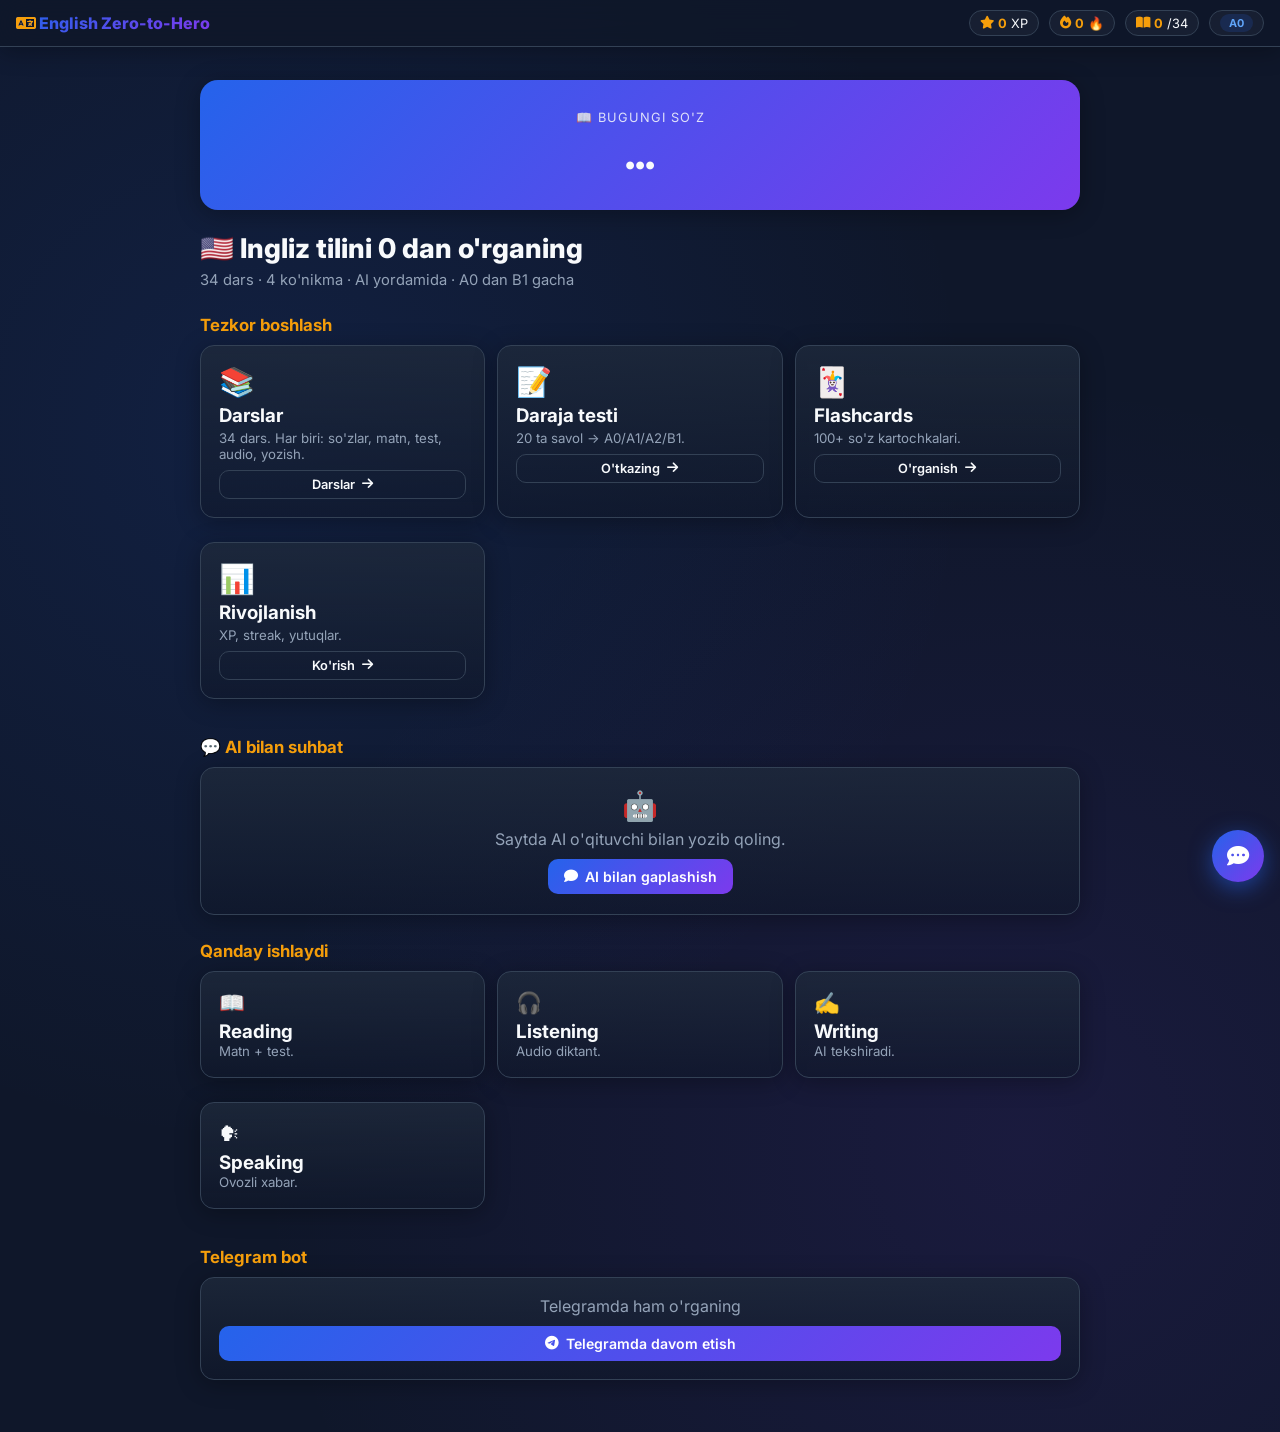
==== website/index.html @ 06522086 "Improve Speaking, skill locking, Writing prompts, voice chat - Site: Add skill tracking per lesson (" ====
<!DOCTYPE html>
<html lang="uz">
<head>
<meta charset="UTF-8">
<meta name="viewport" content="width=device-width, initial-scale=1.0">
<title>English Zero-to-Hero | Ingliz tilini 0 dan o'rganing</title>
<link href="https://fonts.googleapis.com/css2?family=Inter:wght@300;400;500;600;700;800;900&display=swap" rel="stylesheet">
<link rel="stylesheet" href="https://cdnjs.cloudflare.com/ajax/libs/font-awesome/6.5.0/css/all.min.css">
<style>
:root{--pri:#2563eb;--acc:#f59e0b;--bg:#0f172a;--bg2:#1e293b;--tx:#f8fafc;--tx2:#94a3b8;--bd:#334155;--ok:#10b981;--err:#ef4444;--grad:linear-gradient(135deg,#2563eb,#7c3aed);--sh:0 4px 24px rgba(0,0,0,.3)}
*{margin:0;padding:0;box-sizing:border-box}body{font-family:'Inter',sans-serif;background:var(--bg);color:var(--tx);min-height:100vh;background-image:radial-gradient(circle at 20% 30%,rgba(37,99,235,.12) 0%,transparent 50%),radial-gradient(circle at 80% 80%,rgba(124,58,237,.1) 0%,transparent 50%)}
.tp{position:fixed;top:0;left:0;right:0;z-index:100;background:rgba(15,23,42,.88);backdrop-filter:blur(16px);border-bottom:1px solid var(--bd);padding:10px 16px;display:flex;align-items:center;gap:14px;box-shadow:var(--sh)}.tp .br{font-weight:800;font-size:1rem;background:var(--grad);-webkit-background-clip:text;-webkit-text-fill-color:transparent}.tp .sts{display:flex;gap:10px;margin-left:auto;flex-wrap:wrap}.tp .st{display:flex;align-items:center;gap:4px;font-size:.8rem;padding:3px 10px;border-radius:99px;background:rgba(255,255,255,.04);border:1px solid var(--bd)}.tp .st i{color:var(--acc)}.tp .st b{color:var(--acc)}
.pg{display:none;padding:80px 20px 40px;max-width:920px;margin:0 auto;min-height:100vh}.pg.a{display:block;animation:fu .35s ease-out}@keyframes fu{from{opacity:0;transform:translateY(14px)}to{opacity:1;transform:translateY(0)}}
.pt{font-size:1.7rem;font-weight:800;margin-bottom:6px}.ps{color:var(--tx2);margin-bottom:22px;font-size:.92rem}.st2{font-size:1.05rem;font-weight:700;margin:26px 0 10px;color:var(--acc)}
.btn{display:inline-flex;align-items:center;gap:7px;padding:9px 16px;border-radius:10px;font-weight:600;text-decoration:none;border:none;cursor:pointer;transition:.2s;font-size:.88rem;font-family:'Inter',sans-serif;white-space:nowrap}
.bp{background:var(--grad);color:#fff}.bp:hover{transform:translateY(-2px);box-shadow:0 6px 20px rgba(37,99,235,.45)}.bo{background:transparent;color:var(--tx);border:1.5px solid var(--bd)}.bo:hover{border-color:var(--pri)}.bs{padding:6px 11px;font-size:.8rem}
.cd{background:linear-gradient(180deg,rgba(30,41,59,.8),rgba(15,23,42,.6));border:1px solid var(--bd);border-radius:14px;padding:18px;margin-bottom:12px;transition:.25s;box-shadow:var(--sh)}.cd:hover{border-color:rgba(37,99,235,.35)}.cg{display:grid;grid-template-columns:repeat(auto-fill,minmax(220px,1fr));gap:12px}
.cd.locked{opacity:.5;pointer-events:none;filter:grayscale(.4)}.cd.locked:hover{transform:none;border-color:var(--bd)}
.bg{display:inline-block;padding:2px 9px;border-radius:99px;font-size:.68rem;font-weight:700}.b-a0{background:rgba(37,99,235,.16);color:#60a5fa}.b-a1{background:rgba(16,185,129,.16);color:#34d399}.b-a2{background:rgba(245,158,11,.16);color:#fbbf24}.b-b1{background:rgba(236,72,153,.16);color:#f472b6}
.tabs{display:flex;gap:6px;flex-wrap:wrap;margin-bottom:18px}.tab{padding:7px 14px;border-radius:99px;background:rgba(255,255,255,.04);border:1.5px solid var(--bd);color:var(--tx);font-weight:600;font-size:.82rem;cursor:pointer;transition:.2s;font-family:'Inter',sans-serif}.tab:hover{border-color:var(--pri)}.tab.ac{background:rgba(37,99,235,.16);border-color:var(--pri);color:#fff}
.qo{padding:12px 14px;background:rgba(255,255,255,.04);border:1.5px solid var(--bd);border-radius:10px;cursor:pointer;transition:.2s;font-size:.9rem}.qo:hover{border-color:var(--pri);background:rgba(37,99,235,.1)}.qo.ok{border-color:var(--ok);background:rgba(16,185,129,.18)}.qo.no{border-color:var(--err);background:rgba(239,68,68,.18)}.qo.ds{pointer-events:none;opacity:.5}.qos{display:grid;gap:8px;margin-top:10px}.qq{font-size:1.02rem;font-weight:700;margin:12px 0 4px}
.fcw{display:flex;justify-content:center;margin:16px 0;perspective:1000px}.fc{width:100%;max-width:310px;height:200px;cursor:pointer;user-select:none}.fci{position:relative;width:100%;height:100%;transition:transform .5s;transform-style:preserve-3d}.fc.flp .fci{transform:rotateY(180deg)}.fcf,.fcb{position:absolute;inset:0;backface-visibility:hidden;border-radius:14px;display:flex;flex-direction:column;align-items:center;justify-content:center;padding:18px;text-align:center}.fcf{background:var(--grad)}.fcb{background:var(--bg2);border:1.5px solid var(--pri);transform:rotateY(180deg)}.fcw2{font-size:1.8rem;font-weight:800}.fcm{font-size:1.2rem;color:var(--tx2);margin-top:5px}.fce{font-size:.82rem;color:rgba(255,255,255,.7);margin-top:10px;font-style:italic}.fch{font-size:.78rem;color:rgba(255,255,255,.6);margin-top:12px}
.pg2{display:grid;grid-template-columns:repeat(auto-fit,minmax(120px,1fr));gap:10px;margin-bottom:18px}.pb{text-align:center;padding:16px 8px;background:rgba(255,255,255,.03);border:1px solid var(--bd);border-radius:12px}.pb .n{font-size:1.9rem;font-weight:800;background:var(--grad);-webkit-background-clip:text;-webkit-text-fill-color:transparent}.pb .l{color:var(--tx2);font-size:.78rem;margin-top:3px}
.prr{width:100%;height:7px;background:rgba(255,255,255,.08);border-radius:20px;overflow:hidden;margin:6px 0}.prf{height:100%;background:var(--grad);border-radius:20px;transition:width .4s}
.ach{display:flex;align-items:center;gap:12px;padding:10px 12px;background:rgba(255,255,255,.03);border:1px solid var(--bd);border-radius:10px;margin-bottom:7px}.ach .ic{font-size:1.5rem}.ach .nm{font-weight:700}.ach .ds{color:var(--tx2);font-size:.8rem}.ach.lk .ic{opacity:.4;filter:grayscale(1)}
.wod{background:var(--grad);border-radius:18px;padding:26px 18px;text-align:center;margin-bottom:22px;box-shadow:var(--sh)}.wod .lb{font-size:.8rem;opacity:.85;letter-spacing:1px;text-transform:uppercase}.wod .wd{font-size:2.4rem;font-weight:900;margin:6px 0 3px}.wod .mn{font-size:1rem;opacity:.9}.wod .ex{font-style:italic;opacity:.75;margin-top:6px;display:block}
.inp{width:100%;padding:10px 12px;border-radius:10px;border:1.5px solid var(--bd);background:rgba(255,255,255,.04);color:var(--tx);font-family:'Inter',sans-serif;font-size:.9rem;outline:none}.inp:focus{border-color:var(--pri)}textarea.inp{resize:vertical;min-height:60px}
.fab{position:fixed;right:16px;bottom:18px;z-index:200;width:52px;height:52px;border-radius:50%;background:var(--grad);color:#fff;border:none;box-shadow:0 6px 22px rgba(37,99,235,.55);cursor:pointer;font-size:1.4rem;display:flex;align-items:center;justify-content:center;transition:.2s}.fab:hover{transform:scale(1.08)}.fab.ac{background:linear-gradient(135deg,#ec4899,#a855f7)}
.cb{position:fixed;right:16px;bottom:76px;width:330px;max-width:calc(100% - 36px);height:440px;background:var(--bg2);border:1px solid var(--bd);border-radius:16px;box-shadow:0 10px 36px rgba(0,0,0,.5);display:none;flex-direction:column;z-index:300;overflow:hidden}.cb.op{display:flex;animation:fu .22s ease-out}.cbh{padding:12px 14px;border-bottom:1px solid var(--bd);display:flex;align-items:center;justify-content:space-between;background:rgba(255,255,255,.02)}.cbh .nm{font-weight:700;display:flex;align-items:center;gap:7px}.cbh .nm i{color:var(--acc)}.cbh .cls{background:none;border:none;color:var(--tx2);cursor:pointer;font-size:1.1rem;padding:3px 6px}
.cbb{flex:1;overflow-y:auto;padding:12px;display:flex;flex-direction:column;gap:8px}.cbb::-webkit-scrollbar{width:4px}.cbb::-webkit-scrollbar-thumb{background:var(--bd);border-radius:10px}
.msg{padding:8px 12px;border-radius:12px;max-width:88%;font-size:.87rem;line-height:1.4;animation:mi .18s ease-out}@keyframes mi{from{opacity:0;transform:translateY(5px)}to{opacity:1;transform:translateY(0)}}.msg.b{align-self:flex-start;background:rgba(255,255,255,.04);border:1px solid var(--bd);border-top-left-radius:3px}.msg.u{align-self:flex-end;background:var(--pri);color:#fff;border-top-right-radius:3px}
.cbf{padding:8px 10px;border-top:1px solid var(--bd);display:flex;gap:7px;background:rgba(15,23,42,.5)}.cbf input{flex:1;padding:9px 11px;border-radius:9px;border:1px solid var(--bd);background:rgba(255,255,255,.05);color:var(--tx);font-family:'Inter',sans-serif;font-size:.87rem;outline:none}.cbf input:focus{border-color:var(--pri)}.cbf button{padding:9px 11px;border-radius:9px;background:var(--grad);color:#fff;border:none;cursor:pointer;font-weight:700}
.vl{display:grid;grid-template-columns:repeat(auto-fill,minmax(140px,1fr));gap:6px;margin:8px 0}.vi{padding:7px 10px;background:rgba(255,255,255,.03);border:1px solid var(--bd);border-radius:8px;font-size:.82rem;transition:.2s}.vi:hover{border-color:var(--pri)}.vi b{color:var(--acc);display:block;margin-bottom:2px}
.gt{background:rgba(37,99,235,.08);border:1px solid rgba(37,99,235,.2);border-radius:10px;padding:12px 14px;margin:10px 0;font-size:.87rem;line-height:1.5}.gt b{color:var(--acc)}
.lk-icon{position:absolute;top:10px;right:10px;font-size:1rem;opacity:.7}
.prog-mini{display:flex;gap:4px;margin-top:6px}.prog-dot{width:8px;height:8px;border-radius:50%;background:var(--bd)}.prog-dot.filled{background:var(--ok)}
.spk-btn{display:inline-flex;align-items:center;justify-content:center;width:22px;height:22px;border-radius:50%;background:rgba(37,99,235,.15);border:1px solid rgba(37,99,235,.3);color:var(--pri);cursor:pointer;font-size:.65rem;transition:.2s;margin-left:4px;vertical-align:middle;flex-shrink:0}.spk-btn:hover{background:var(--pri);color:#fff;transform:scale(1.15)}.spk-btn.playing{background:var(--ok);color:#fff;border-color:var(--ok);animation:pulse .8s infinite}@keyframes pulse{0%,100%{box-shadow:0 0 0 0 rgba(16,185,129,.4)}50%{box-shadow:0 0 0 6px rgba(16,185,129,0)}}
.vi{display:flex;align-items:center;gap:4px}
.rec-btn{position:absolute;right:50px;top:50%;transform:translateY(-50%);width:32px;height:32px;border-radius:50%;background:rgba(239,68,68,.15);border:1px solid rgba(239,68,68,.3);color:var(--err);cursor:pointer;font-size:.8rem;display:flex;align-items:center;justify-content:center;transition:.2s}.rec-btn:hover{background:var(--err);color:#fff}.rec-btn.recording{background:var(--err);color:#fff;animation:rpulse 1s infinite}@keyframes rpulse{0%,100%{box-shadow:0 0 0 0 rgba(239,68,68,.4)}50%{box-shadow:0 0 0 8px rgba(239,68,68,0)}}


.spk-mic{display:inline-flex;align-items:center;justify-content:center;width:44px;height:44px;border-radius:50%;background:linear-gradient(135deg,#ec4899,#a855f7);color:#fff;border:none;cursor:pointer;font-size:1.1rem;transition:.2s;box-shadow:0 4px 16px rgba(236,72,153,.4)}.spk-mic:hover{transform:scale(1.1)}.spk-mic.recording{background:var(--err);animation:rpulse 1s infinite}
.skill-done{color:var(--ok)!important;font-weight:700}
@media(max-width:640px){.tp .sts{gap:6px}.tp .st{font-size:.7rem;padding:2px 7px}.cb{width:290px;height:370px}.wod .wd{font-size:1.9rem}.cg{grid-template-columns:1fr}}
</style>
</head>
<body>
<div class="tp"><div class="br"><i class="fa-solid fa-language" style="color:var(--acc);-webkit-text-fill-color:var(--acc)"></i> English Zero-to-Hero</div><div class="sts"><div class="st"><i class="fa-solid fa-star"></i> <b id="sxp">0</b> XP</div><div class="st"><i class="fa-solid fa-fire"></i> <b id="ssk">0</b> 🔥</div><div class="st"><i class="fa-solid fa-book-open"></i> <b id="sdn">0</b>/34</div><div class="st"><span class="bg b-a0" id="slv">A0</span></div></div></div>
<button class="fab" id="cfab" onclick="tChat()"><i class="fa-solid fa-comment-dots"></i></button>
<div class="cb" id="cbox"><div class="cbh"><div class="nm"><i class="fa-solid fa-robot"></i> AI O'qituvchi</div><button class="cls" onclick="tChat()"><i class="fa-solid fa-xmark"></i></button></div><div class="cbb" id="cbody"><div class="msg b">Salom! 👋 Menga inglizcha yozing — grammatikani tekshiraman. O'zbekcha yozsangiz — tarjima beraman. Har javobda yangi so'z o'rgataman!</div></div><div class="cbf"><input type="text" id="cinp" placeholder="Xabaringizni yozing..." onkeydown="if(event.key==='Enter')sMsg()"><button onclick="sMsg()"><i class="fa-solid fa-paper-plane"></i></button><button class="rec-btn" id="recBtn" onclick="toggleRec()" title="Ovozli gapirish"><i class="fa-solid fa-microphone"></i></button></div></div>

<div class="pg a" id="p0">
<div class="wod"><span class="lb">📖 Bugungi so'z</span><div class="wd" id="ww" onclick="speakWord(this.textContent)" style="cursor:pointer" title="Talaffuzni eshiting">...</div><div class="mn" id="wt"></div><span class="ex" id="we"></span></div>
<h2 class="pt">🇺🇸 Ingliz tilini 0 dan o'rganing</h2><p class="ps">34 dars · 4 ko'nikma · AI yordamida · A0 dan B1 gacha</p>
<div class="st2">Tezkor boshlash</div>
<div class="cg"><div class="cd" onclick="go('p1')" style="cursor:pointer"><div style="font-size:1.8rem;margin-bottom:5px">📚</div><h3 style="margin-bottom:3px">Darslar</h3><p style="color:var(--tx2);font-size:.83rem;margin-bottom:8px">34 dars. Har biri: so'zlar, matn, test, audio, yozish.</p><span class="btn bs bo" style="width:100%;justify-content:center">Darslar <i class="fa-solid fa-arrow-right"></i></span></div>
<div class="cd" onclick="go('p2')" style="cursor:pointer"><div style="font-size:1.8rem;margin-bottom:5px">📝</div><h3 style="margin-bottom:3px">Daraja testi</h3><p style="color:var(--tx2);font-size:.83rem;margin-bottom:8px">20 ta savol → A0/A1/A2/B1.</p><span class="btn bs bo" style="width:100%;justify-content:center">O'tkazing <i class="fa-solid fa-arrow-right"></i></span></div>
<div class="cd" onclick="go('p3')" style="cursor:pointer"><div style="font-size:1.8rem;margin-bottom:5px">🃏</div><h3 style="margin-bottom:3px">Flashcards</h3><p style="color:var(--tx2);font-size:.83rem;margin-bottom:8px">100+ so'z kartochkalari.</p><span class="btn bs bo" style="width:100%;justify-content:center">O'rganish <i class="fa-solid fa-arrow-right"></i></span></div>
<div class="cd" onclick="go('p4')" style="cursor:pointer"><div style="font-size:1.8rem;margin-bottom:5px">📊</div><h3 style="margin-bottom:3px">Rivojlanish</h3><p style="color:var(--tx2);font-size:.83rem;margin-bottom:8px">XP, streak, yutuqlar.</p><span class="btn bs bo" style="width:100%;justify-content:center">Ko'rish <i class="fa-solid fa-arrow-right"></i></span></div></div>
<div class="st2" style="margin-top:26px">💬 AI bilan suhbat</div>
<div class="cd" style="text-align:center;padding:20px"><div style="font-size:1.8rem;margin-bottom:6px">🤖</div><p style="color:var(--tx2);margin-bottom:10px">Saytda AI o'qituvchi bilan yozib qoling.</p><button class="btn bp" onclick="tChat();document.getElementById('cinp').focus()"><i class="fa-solid fa-comment"></i> AI bilan gaplashish</button></div>
<div class="st2" style="margin-top:26px">Qanday ishlaydi</div>
<div class="cg"><div class="cd"><div style="font-size:1.3rem;margin-bottom:5px">📖</div><h3>Reading</h3><p style="color:var(--tx2);font-size:.83rem">Matn + test.</p></div><div class="cd"><div style="font-size:1.3rem;margin-bottom:5px">🎧</div><h3>Listening</h3><p style="color:var(--tx2);font-size:.83rem">Audio diktant.</p></div><div class="cd"><div style="font-size:1.3rem;margin-bottom:5px">✍️</div><h3>Writing</h3><p style="color:var(--tx2);font-size:.83rem">AI tekshiradi.</p></div><div class="cd"><div style="font-size:1.3rem;margin-bottom:5px">🗣</div><h3>Speaking</h3><p style="color:var(--tx2);font-size:.83rem">Ovozli xabar.</p></div></div>
<div class="st2" style="margin-top:26px">Telegram bot</div>
<div class="cd" style="text-align:center;padding:18px"><p style="color:var(--tx2);margin-bottom:10px">Telegramda ham o'rganing</p><a href="https://t.me/" class="btn bp" target="_blank" style="width:100%;justify-content:center"><i class="fa-brands fa-telegram"></i> Telegramda davom etish</a></div></div>

<div class="pg" id="p1"><div style="display:flex;align-items:center;gap:8px;margin-bottom:16px;flex-wrap:wrap"><button class="btn bo bs" onclick="go('p0')"><i class="fa-solid fa-arrow-left"></i> Bosh</button><div class="tabs" id="lt"><button class="tab ac" onclick="fL('all',this)">Barchasi</button><button class="tab" onclick="fL('A0',this)">A0</button><button class="tab" onclick="fL('A1',this)">A1</button><button class="tab" onclick="fL('A2',this)">A2</button><button class="tab" onclick="fL('B1',this)">B1</button></div></div>
<h2 class="pt">📚 Darslar</h2><p class="ps">Har bir darsni tugatganingizdan keyin keyingisi ochiladi 🔒</p><div id="ll" class="cg"></div></div>

<div class="pg" id="p5"><div style="display:flex;align-items:center;gap:8px;margin-bottom:16px;flex-wrap:wrap"><button class="btn bo bs" onclick="go('p1')"><i class="fa-solid fa-arrow-left"></i> Darslar</button><button class="btn bs bo" onclick="go('p3')"><i class="fa-solid fa-clone"></i> Dars so'zlari</button></div><div id="lc"></div></div>

<div class="pg" id="p2"><div style="display:flex;align-items:center;gap:8px;margin-bottom:16px"><button class="btn bo bs" onclick="go('p0')"><i class="fa-solid fa-arrow-left"></i> Bosh</button></div><h2 class="pt">📝 Daraja testi</h2><p class="ps">20 ta savol. Har bir to'g'ri javob +5 XP.</p><div id="tc"><div class="cd" style="text-align:center;padding:20px"><div style="font-size:2rem;margin-bottom:8px">📝</div><h3 style="margin-bottom:5px">Testni boshlash</h3><p style="color:var(--tx2);margin-bottom:14px">20 ta savolga javob bering.</p><button class="btn bp" onclick="sT()"><i class="fa-solid fa-play"></i> Boshlash</button></div></div></div>

<div class="pg" id="p3"><div style="display:flex;align-items:center;gap:8px;margin-bottom:16px;flex-wrap:wrap"><button class="btn bo bs" onclick="go('p0')"><i class="fa-solid fa-arrow-left"></i> Bosh</button></div><h2 class="pt">🃏 Flashcards</h2><p class="ps">100+ so'z. Kartochkani bosing — tarjimani ko'ring.</p>
<div class="tabs" id="ft"><button class="tab ac" onclick="setFS('a',this)">Umumiy (100+ so'z)</button><button class="tab" onclick="setFS('l',this)">Dars so'zlaridan</button></div>
<div id="fsl" style="display:none;margin-bottom:12px"><select id="fli" class="inp" style="max-width:300px" onchange="setFL(this.value)"><option value="0">Darsni tanlang...</option></select></div>
<div class="fcw"><div class="fc" onclick="this.classList.toggle('flp')"><div class="fci"><div class="fcf"><div class="fcw2" id="fw" onclick="event.stopPropagation();speakWord(this.textContent)" style="cursor:pointer" title="Talaffuzni eshiting">...</div><div class="fch"><i class="fa-solid fa-hand-pointer"></i> Bosing</div></div><div class="fcb"><div class="fcm" id="fm"></div><div class="fce" id="fe"></div></div></div></div></div>
<div style="display:flex;justify-content:center;gap:10px;align-items:center;margin:4px 0 12px"><button class="btn bo bs" onclick="mFc(-1)"><i class="fa-solid fa-chevron-left"></i></button><span style="color:var(--tx2);font-size:.85rem" id="fp">1/1</span><button class="btn bp bs" onclick="mFc(1)"><i class="fa-solid fa-chevron-right"></i></button></div>
<div class="st2">Qidirish</div><div class="cd"><input class="inp" id="si" placeholder="So'z yoki tarjima qidirish..." onkeydown="if(event.key==='Enter')doS()"><div style="margin-top:8px"><button class="btn bs bp" onclick="doS()"><i class="fa-solid fa-magnifying-glass"></i> Qidirish</button> <button class="btn bs bo" onclick="clS()">Tozalash</button></div><div id="sr" style="margin-top:10px"></div></div></div>

<div class="pg" id="p4"><div style="display:flex;align-items:center;gap:8px;margin-bottom:16px;flex-wrap:wrap"><button class="btn bo bs" onclick="go('p0')"><i class="fa-solid fa-arrow-left"></i> Bosh</button><button class="btn bs bo" onclick="go('p1')"><i class="fa-solid fa-book-open"></i> Darslar</button><button class="btn bs bo" onclick="go('p2')"><i class="fa-solid fa-file-pen"></i> Test</button></div>
<h2 class="pt">📊 Rivojlanish</h2><p class="ps">Ma'lumotlar brauzer local storage'ida.</p>
<div class="pg2"><div class="pb"><div class="n" id="pxp">0</div><div class="l">⭐ XP</div></div><div class="pb"><div class="n" id="pdn">0</div><div class="l">✅ Darslar</div></div><div class="pb"><div class="n" id="plv">A0</div><div class="l">🎯 Daraja</div></div><div class="pb"><div class="n" id="psk">0</div><div class="l">🔥 Streak</div></div></div>
<div class="cd"><div style="display:flex;justify-content:space-between;margin-bottom:3px"><span style="font-weight:700">Bugungi maqsad (30 XP)</span><span style="font-weight:700" id="pxt">0/30</span></div><div class="prr"><div class="prf" id="pxf" style="width:0%"></div></div></div>
<div class="st2">🏆 Yutuqlar</div><div id="al"></div></div>

<script>
var L=[{id:1,lv:'A0',t:'Salomlashish va Tanishuv',v:[['Hello','Salom'],['Good morning','Erta tong'],['Goodbye','Xayr'],['Name','Ism'],['My name is','Mening ismim'],['I am','Men'],['You are','Siz'],['Nice to meet you','Tanishganimdan xursandman'],['What is your name?','Ismingiz nima?'],['How are you?','Qandaysiniz?'],['I\'m fine','Yaxshiman'],['Thank you','Rahmat'],['Please','Iltimos'],['Sorry','Kechirasiz'],['Yes','Ha'],['No','Yo\'q'],['From','...dan'],['This is','Bu'],['My friend','Mening do\'stim'],['Teacher','O\'qituvchi'],['Student','Talaba'],['Learn','O\'rganmoq'],['Speak','Gapirmoq'],['Help','Yordam'],['Welcome','Xush kelibsiz']],r:{t:'Alex: Hello! My name is Alex.\nSarah: Hi! I am Sarah. Nice to meet you.\nAlex: Nice to meet you too! Are you from Tashkent?\nSarah: Yes, I am. And you?',q:'Sarahlardan kim Toshkentdan?',o:['Alex','Sarah','Tom','David'],c:1},ls:'Hello, my name is Alex. Nice to meet you.',w:'Salom! Mening ismim ...',ws:'Hello! My name is ...',sp:'Introduce yourself.',g:'Ism - Name | Salomlashish - Greetings | Rahmat - Thank you'},
{id:2,lv:'A0',t:'Raqamlar va Yosh',v:[['One','Bir'],['Two','Ikki'],['Three','Uch'],['Four','To\'rt'],['Five','Besh'],['Six','Olti'],['Seven','Yetti'],['Eight','Sakkiz'],['Nine','To\'qqiz'],['Ten','O\'n'],['Twenty','Yigirma'],['Thirty','O\'ttiz'],['Hundred','Yuz'],['Years old','Yoshda'],['Student','Talaba'],['Teacher','O\'qituvchi'],['Doctor','Shifokor'],['Old','Katta'],['Young','Yosh'],['First','Birinchi'],['Second','Ikkinchi'],['Third','Uchinchi'],['Number','Raqam'],['Age','Yosh'],['Birthday','Tug\'ilgan kun']],r:{t:'Anna is twenty-five. She is a teacher.\nMark is thirty. He is an engineer.',q:'Anna necha yoshda?',o:['5','20','25','30'],c:2},ls:'I am twenty-five years old.',w:'Men 18 yoshdaman.',ws:'I am 18 years old.',sp:'Say your age and job.',g:'Raqamlar - Numbers | Yosh - Age'},
{id:3,lv:'A0',t:'Oila va Qarindoshlar',v:[['Father','Ota'],['Mother','Ona'],['Brother','Aka'],['Sister','Opa'],['Family','Oila'],['Grandfather','Katta ota'],['Grandmother','Katta ona'],['Son','O\'g\'il'],['Daughter','Qiz'],['Husband','Er'],['Wife','Xotin'],['Uncle','Amaki'],['Aunt','Tegishli'],['Cousin','Jiyana'],['Love','Sevmoq'],['Big','Katta'],['Small','Kichik'],['I have','Mening bor'],['Parents','Ota-onalar'],['Baby','Chaqaloq'],['Young','Yosh'],['Old','Katta'],['Together','Birga'],['Home','Uy'],['Happy','Baxtli']],r:{t:'I have a big family. My father is a doctor. My mother is a teacher.',q:'Onasi nima qiladi?',o:['Doctor','Driver','Teacher','Engineer'],c:2},ls:'My father is a doctor.',w:'Mening otam shifokor.',ws:'My father is a doctor.',sp:'Talk about your family.',g:'Oila - Family | Ota - Father | Ona - Mother'},
{id:4,lv:'A1',t:'Kundalik Harakatlar',v:[['Wake up','Uyg\'onmoq'],['Get up','Turmoq'],['Drink','Ichmoq'],['Eat','Yemoq'],['Go to work','Ishga bormoq'],['Sleep','Uxlamoq'],['Rest','Dam olmoq'],['Morning','Ertalab'],['Evening','Kechqurun'],['Night','Kechasi'],['Every day','Har kuni'],['Always','Doimo'],['Never','Hech qachon'],['Breakfast','Nonushta'],['Lunch','Tushlik'],['Dinner','Kechki ovqat'],['Coffee','Kofe'],['Tea','Choy'],['Shower','Dush'],['Brush teeth','Tish cho\'tqamoq'],['Read','O\'qimoq'],['Write','Yozmoq'],['Study','O\'qish'],['Work','Ish'],['Start','Boshlamoq']],r:{t:'Every day, I wake up at 7. I drink coffee. I go to work.',q:'U ertalab nima ichadi?',o:['Tea','Juice','Milk','Coffee'],c:3},ls:'Every day I wake up at seven.',w:'Men har kuni ertalab uyg\'onaman.',ws:'I wake up at 7 every morning.',sp:'Describe your morning.',g:'Uyg\'onmoq - Wake up | Ichmoq - To drink'},
{id:5,lv:'A1',t:'Taom va Ichimlik',v:[['Water','Suv'],['Bread','Non'],['Apple','Olma'],['Rice','Guruch'],['Meat','Go\'sht'],['Milk','Sut'],['Eggs','Tuxum'],['Fish','Baliq'],['Chicken','Tovuq'],['Vegetables','Sabzavot'],['Fruit','Meva'],['Sugar','Shakar'],['Salt','Tuz'],['I would like','...istayman'],['Waiter','Ofitsiant'],['Delicious','Mazzali'],['Hungry','Och'],['Thirsty','Chanqagan'],['Menu','Menyu'],['Order','Buyurtma'],['Plate','Taroq'],['Fork','Sanchq'],['Knife','Pichoq'],['Spoon','Qoshiq'],['Cup','Kupa']],r:{t:'Waiter: What would you like?\nTom: Rice and chicken, please.',q:'Tom nima oldi?',o:['Juice','Rice and chicken','Coffee','Milk'],c:1},ls:'I would like water and bread, please.',w:'Men suv va non istayman.',ws:'I would like water and bread, please.',sp:'Order food.',g:'I would like - Men istayman | Mazzali - Delicious'},
{id:6,lv:'A1',t:'Ranglar va Buyumlar',v:[['Red','Qizil'],['Blue','Ko\'k'],['Green','Yashil'],['Yellow','Sariq'],['White','O\'q'],['Black','Qora'],['Orange','Piyo\'z'],['Purple','Binafsha'],['Pink','Rangli'],['Brown','Jigarrang'],['Beautiful','Chiroyli'],['Big','Katta'],['Small','Kichik'],['New','Yangi'],['Old','Eski'],['Cheap','Arzon'],['Expensive','Qimmat'],['This is','Bu'],['My','Mening'],['Shirt','Ko\'ylak'],['Pants','Shalvar'],['Shoes','Poyabzal'],['Bag','Sumka'],['Hat','Kepka'],['Dress','Kiyim']],r:{t:'Lisa: Look! This is a beautiful red dress.\nAnna: I like green more.',q:'Lisa nima yoqtiradi?',o:['Green bag','Red dress','Blue shirt','Yellow hat'],c:1},ls:'This is a beautiful blue car.',w:'Bu chiroyli yashil daftar.',ws:'This is a beautiful green notebook.',sp:'Describe a colorful object.',g:'Ranglar - Colors | Chiroyli - Beautiful'},
{id:7,lv:'A1',t:'Vaqt va Kun',v:[['Monday','Dushanba'],['Tuesday','Seshanba'],['Wednesday','Chorshanba'],['Thursday','Payshanba'],['Friday','Juma'],['Saturday','Shanba'],['Sunday','Yakshanba'],['Morning','Ertalab'],['Afternoon','Kechki'],['Evening','Kechqurun'],['Weekend','Dam olish'],['Today','Bugun'],['Tomorrow','Ertaga'],['Yesterday','Kecha'],['Now','Hozir'],['Time','Vaqt'],['Clock','Soat'],['Breakfast','Nonushta'],['Lunch','Tushlik'],['Dinner','Kechki'],['Hour','Soat'],['Minute','Daqiqa'],['Second','Soniya'],['Early','Erta'],['Late','Kech']],r:{t:'It is Monday morning. The time is 8 AM.',q:'Sarah qachon boradi?',o:['Weekends','Monday morning','Sunday','Night'],c:1},ls:'What time is it? It is eight o\'clock.',w:'Hozir soat 9.',ws:'It is 9 AM.',sp:'Tell the time.',g:'Kunlar - Days | Vaqt - Time'},
{id:8,lv:'A1',t:'Sayohat va Joylar',v:[['Airport','Aeroport'],['Hotel','Mehmonxona'],['Beach','Plyaj'],['Station','Stansiya'],['Ticket','Chipta'],['Taxi','Taksi'],['Bus','Avtobus'],['Train','Poyezd'],['Where is?','Qayerda?'],['Near','Yaqinda'],['Far','Uzoqda'],['Here','Bu yerda'],['There','U yerda'],['Left','Chap'],['Right','O\'ng'],['Straight','To\'g\'ri'],['Turn','Burilmoq'],['Excuse me','Kechirasiz'],['Map','Xarita'],['Passport','Pasport'],['Luggage','Yuk'],['Room','Xona'],['Travel','Sayohat'],['Visit','Tashrif'],['Holiday','Ta\'til']],r:{t:'Where is the hotel? It is near the beach.',q:'Mehmonxona qayerda?',o:['Airport','Beach','Station','City'],c:1},ls:'Where is the hotel?',w:'Mehmonxona plyaj yaqinida.',ws:'The hotel is near the beach.',sp:'Ask directions.',g:'Qayerda? - Where? | Yaqinda - Near'},
{id:9,lv:'A1',t:'Do\'kon va Xarid',v:[['Shop','Do\'kon'],['How much?','Nechada?'],['Cheap','Arzon'],['Expensive','Qimmat'],['Money','Pul'],['Buy','Sotib olmoq'],['Price','Narx'],['Discount','Chegirma'],['Cash','Naqd'],['Card','Karta'],['Size','O\'lcham'],['Color','Rang'],['Shirt','Ko\'ylak'],['Phone','Telefon'],['Bag','Sumka'],['Sale','Chegirma'],['Receipt','Check'],['Want','Xohlamoq'],['Need','Kerak'],['Show','Ko\'rsatmoq'],['Try','Sinamoq'],['Change','Almashtirmoq'],['Return','Qaytarmoq'],['Cheap','Arzon'],['Expensive','Qimmat']],r:{t:'How much is this shirt? It is 50,000 so\'m.',q:'Ko\'ylak qancha turadi?',o:['30,000','50,000','20,000','100,000'],c:1},ls:'How much is this book?',w:'Bu kitob qancha turadi?',ws:'How much is this book?',sp:'Ask about prices.',g:'Nechada? - How much? | Narx - Price'},
{id:10,lv:'A1',t:'Ob-havo va Fasllar',v:[['Hot','Issiq'],['Cold','Sovuq'],['Rain','Yomg\'ir'],['Snow','Qor'],['Wind','Shamol'],['Sun','Quyosh'],['Cloud','Bulut'],['Summer','Yoz'],['Winter','Qish'],['Spring','Bahor'],['Autumn','Kuz'],['Warm','Iliq'],['Cool','Salqin'],['Umbrella','Soyanchqa'],['Jacket','Kurtka'],['Sunny','Quyoshli'],['Cloudy','Bulutli'],['Windy','Shamolli'],['Weather','Ob-havo'],['Temperature','Harorat'],['Today','Bugun'],['Tomorrow','Ertaga'],['Nice','Chiroyli'],['Ice','Muz'],['Frost','Muzlash']],r:{t:'Today is very hot. The sun is shining.',q:'Bugun qanday?',o:['Sovuq','Issiq','Yomg\'ir','Bulutli'],c:1},ls:'It is raining today.',w:'Bugun juda issiq.',ws:'Today is very hot.',sp:'Describe weather.',g:'Issiq - Hot | Sovuq - Cold | Yomg\'ir - Rain'},
{id:11,lv:'A1',t:'Kasblar va Ish',v:[['Doctor','Shifokor'],['Teacher','O\'qituvchi'],['Engineer','Muhandis'],['Nurse','Hamshira'],['Driver','Haydovchi'],['Cook','Oshpaz'],['Farmer','Dehqon'],['Worker','Ishchi'],['Boss','Rahbar'],['Hospital','Kasalxona'],['School','Maktab'],['Office','Idora'],['Work','Ish'],['Job','Kasb'],['I work at','Men ishlayman'],['I am a','Men ...man'],['Want to be','Bo\'lmoqchi'],['Bank','Bank'],['Factory','Zavod'],['Money','Pul'],['Team','Jamoah'],['Help','Yordam'],['Good','Yaxshi'],['Busy','Band'],['Free','Erkin']],r:{t:'My father is a doctor. He works at a hospital.',q:'Onasi qayerda?',o:['Hospital','School','Bank','Office'],c:0},ls:'My father is a doctor.',w:'Mening otam shifokor.',ws:'My father is a doctor.',sp:'Talk about your job.',g:'Shifokor - Doctor | Kasalxona - Hospital'},
{id:12,lv:'A1',t:'Hobbi va Qiziqishlar',v:[['Football','Futbol'],['Music','Musiqa'],['Reading','O\'qish'],['Swimming','Suzish'],['Running','Yugurish'],['Cooking','Pishirish'],['Dancing','Raqs'],['Film','Film'],['Game','O\'yin'],['Hobby','Shug\'lanish'],['Favorite','Sevimli'],['I like','Yoqtiraman'],['I love','Sevaman'],['Play','O\'ynamoq'],['Watch','Ko\'ramoq'],['Listen','Tinglamoq'],['Read','O\'qimoq'],['Team','Jamoah'],['Book','Kitob'],['Song','Qo\'shiq'],['Band','Guruh'],['Movie','Film'],['Sport','Sport'],['Fun','Ko\'ngil'],['Cool','Zo\'r']],r:{t:'I like football. My favorite team is Barcelona.',q:'Sevimli jamoasi?',o:['Real Madrid','Barcelona','Liverpool','Chelsea'],c:1},ls:'My favorite hobby is reading.',w:'Mening sevimlim futbol.',ws:'My favorite hobby is playing football.',sp:'Talk about hobbies.',g:'Sevimli - Favorite | Shug\'lanish - Hobby'},
{id:13,lv:'A1',t:'Transport va Sayohat',v:[['Bus','Avtobus'],['Train','Poyezd'],['Car','Mashina'],['Taxi','Taksi'],['Plane','Samolyot'],['Bicycle','Velosiped'],['Boat','Kema'],['Station','Stansiya'],['Airport','Aeroport'],['Ticket','Chipta'],['Drive','Boshqarmoq'],['Ride','Minmoq'],['Walk','Yurmoq'],['Stop','To\'xtamoq'],['Go','Bormoq'],['Come','Kelmoq'],['Leave','Ketmoq'],['Arrive','Yetmoq'],['I go to','Men boraman'],['By bus','Avtobusda'],['By car','Mashinada'],['Every morning','Har ertalab'],['Fast','Tez'],['Slow','Sekin'],['Road','Yo\'l']],r:{t:'I go to the station every morning.',q:'U qayerga boradi?',o:['Maktabga','Do\'konga','Stansiyaga','Kasalxonaga'],c:2},ls:'I take the bus to school.',w:'Men avtobusda ishga boraman.',ws:'I go to work by bus.',sp:'Talk about travel.',g:'Avtobus - Bus | Poyezd - Train | Mashina - Car'},
{id:14,lv:'A1',t:'Do\'stlar va Ijtimoiy',v:[['Friend','Do\'st'],['Best friend','Eng yaxshi do\'st'],['Party','Ziyofat'],['Together','Birga'],['Alone','Yolg\'iz'],['Phone call','Qo\'ng\'iroq'],['Message','Xabar'],['Visit','Tashrif'],['Help','Yordam'],['Talk','Gaplamoq'],['Listen','Tinglamoq'],['Laugh','Kulmoq'],['Smile','Tabassum'],['Happy','Baxtli'],['Sad','Achchiq'],['Angry','G\'azab'],['Surprise','Kutilmagan'],['Birthday','Tug\'ilgan kun'],['Gift','Sovg\'a'],['Cake','Tort'],['Fun','Ko\'ngil'],['Play','O\'ynamoq'],['Share','Bo\'lishmoq'],['Care','G\'amxo\'rlik'],['Trust','Ishonch']],r:{t:'I have many friends. We play together. My best friend is Ali.',q:'Eng yaxshi do\'sti kim?',o:['Ali','Tom','David','John'],c:0},ls:'My best friend is Ali.',w:'Mening do\'stim Ali.',ws:'My best friend is Ali.',sp:'Talk about friends.',g:'Do\'st - Friend | Birga - Together'},
{id:15,lv:'A2',t:'Past Simple',v:[['Yesterday','Kecha'],['Went','Bordi'],['Ate','Yedi'],['Saw','Ko\'rdi'],['Played','O\'ynadi'],['Worked','Ishladi'],['Studied','O\'qidi'],['Bought','Sotib oldi'],['Read','O\'qidi'],['Wrote','Yozdi'],['Made','Qildi'],['Took','Oldi'],['Last week','O\'tgan hafta'],['Last month','O\'tgan oy'],['Last year','O\'tgan yil'],['Did not','Qilmadi'],['Was','Edi'],['Were','Edilar'],['Had','Bor edi'],['Came','Keldi'],['Gave','Berdi'],['Found','Topdi'],['Lost','Yo\'qotdi'],['Told','Aytdi'],['Called','Chaqirdi']],r:{t:'Yesterday I went to the park. We played football.',q:'Nima qilishdi?',o:['Swimming','Football','Kitob','Film'],c:1},ls:'Yesterday I went to the park.',w:'Kecha men kinoga bordim.',ws:'Yesterday I went to the cinema.',sp:'Talk about yesterday.',g:'Went - bordi | Saw - ko\'rdi | Yesterday - Kecha'},
{id:16,lv:'A2',t:'Kelajak Rejalari',v:[['Tomorrow','Ertaga'],['Will','...moqchi'],['Going to','Rejalanyapti'],['Plan','Reja'],['Next week','Keyingi hafta'],['Next year','Keyingi yil'],['Visit','Tashrif'],['Travel','Sayohat'],['Study','O\'qish'],['Start','Boshlamoq'],['Finish','Tugatmoq'],['Buy','Sotib olmoq'],['Sell','Sotmoq'],['Move','Ko\'chmoq'],['Hope','Umid'],['Want','Xohlamoq'],['Need','Kerak'],['Maybe','Ehtimol'],['Definitely','Albatta'],['Soon','Tez orada'],['In the future','Kelajakda'],['I plan to','Rejalashtiraman'],['I will','Men ...moqchi'],['I am going to','Men rejalayapman'],['Dream','Orzu']],r:{t:'Next week I am going to visit my grandmother in Samarkand.',q:'Qayerga boradi?',o:['Tashkent','Bukhara','Samarkand','Khiva'],c:2},ls:'I am going to visit my grandmother.',w:'Ertaga men kinoga boraman.',ws:'Tomorrow I am going to the cinema.',sp:'Talk about plans.',g:'Will - kelajak | Going to - reja'},
{id:17,lv:'A2',t:'Taqqoslash',v:[['Bigger','Kattaroq'],['Smaller','Kichikroq'],['Better','Yaxshiroq'],['Worse','Yomonroq'],['Faster','Tezroq'],['Taller','Bo\'yliroq'],['More beautiful','Chiroyliroq'],['Most beautiful','Eng chiroyli'],['Than','Dan'],['The most','Eng'],['Both','Ikkalasi'],['Very','Juda'],['Quite','Ancha'],['A little','Bir oz'],['Much','Ko\'p'],['Little','Kam'],['More','Ko\'proq'],['Less','Kamroq'],['Best','Eng yaxshi'],['Worst','Eng yomon'],['As ... as','...dek'],['Far','Ancha'],['By far','Eng'],['Equal','Teng'],['Different','Boshqacha']],r:{t:'Tashkent is bigger than Samarkand.',q:'Qaysi kattaroq?',o:['Samarkand','Bukhara','Tashkent','Khiva'],c:2},ls:'Samarkand is more beautiful.',w:'Mening akam mendan kattaroq.',ws:'My brother is bigger than me.',sp:'Compare two things.',g:'Kattaroq - Bigger | Dan - Than | Eng - Most'},
{id:18,lv:'A2',t:'So\'rov va Ruxsat',v:[['Can I?','Mumkinmi?'],['Could you?','Olasizmi?'],['May I?','Ruxsat?'],['Please','Iltimos'],['Excuse me','Kechirasiz'],['Help','Yordam'],['Borrow','Olish'],['Return','Qaytarish'],['Thank you','Rahmat'],['You\'re welcome','Arzimaydi'],['Of course','Albatta'],['No problem','Muammo yo\'q'],['Sorry','Kechirasiz'],['OK','Xo\'p'],['Agree','Roziman'],['Busy','Band'],['Free','Erkin'],['Try','Harakat'],['Later','Keyin'],['Now','Hozir'],['Can','Mumkin'],['Could','Ola'],['May','Ruxsat'],['Should','Kerak'],['Would','Qilardi']],r:{t:'Excuse me, can I borrow this book?',q:'Nima so\'rayapti?',o:['Pul','Kitob','Yordam','Ruxsat'],c:1},ls:'Could you help me?',w:'Yordam bera olasizmi?',ws:'Could you help me?',sp:'Ask permission.',g:'Mumkinmi? - Can I? | Iltimos - Please'},
{id:19,lv:'A2',t:'Sarflar va Byudjet',v:[['Price','Narx'],['Discount','Chegirma'],['Expensive','Qimmat'],['Cheap','Arzon'],['Pay','To\'lash'],['Cost','Turmoq'],['Save','Saqlamoq'],['Spend','Sarflamoq'],['Earn','Topmoq'],['Cash','Naqd'],['Card','Karta'],['Money','Pul'],['Bank','Bank'],['Worth','Qiymat'],['Budget','Byudjet'],['Free','Bepul'],['Bought','Sotib oldim'],['Sale','Chegirma'],['Receipt','Check'],['Change','Qaytim'],['Total','Jami'],['Half','Yarmi'],['Quarter','Chorak'],['Profit','foyda'],['Loss','Zarar']],r:{t:'I bought a phone for 500 dollars.',q:'Qancha turdi?',o:['600','500','400','700'],c:1},ls:'The phone costs five hundred.',w:'Telefon 500 dollar turadi.',ws:'It costs 500 dollars.',sp:'Talk about shopping.',g:'Narx - Price | Sotib olmoq - To buy'},
{id:20,lv:'A2',t:'Sog\'liq va Tibbiyot',v:[['Headache','Bosh og\'rig\'i'],['Fever','Isitma'],['Medicine','Dori'],['Hospital','Kasalxona'],['Doctor','Shifokor'],['Sick','Kasal'],['Pain','O\'riq'],['Cough','Yo\'tal'],['Cold','Grip'],['Stomachache','Qorin og\'rig\'i'],['Toothache','Tish og\'rig\'i'],['Healthy','Sog\'lom'],['Rest','Dam olmoq'],['Feel','Sezmoq'],['Prescription','Retsept'],['Pharmacy','Dorixona'],['Bandage','Bandaj'],['Injury','Jarohat'],['Ambulance','Tez yordam'],['Blood','Qon'],['Heart','Yurak'],['Eye','Ko\'z'],['Ear','Quloq'],['Hand','Qo\'l'],['Foot','Oyoq']],r:{t:'I feel sick. I have a headache and fever.',q:'Nima sezmoqda?',o:['Ochlik','Charchash','Kasallik','Uyqu'],c:2},ls:'I have a headache.',w:'Boshim og\'riyapti.',ws:'I have a headache.',sp:'Talk about health.',g:'Kasal - Sick | Bosh og\'rig\'i - Headache | Dori - Medicine'},
{id:21,lv:'A2',t:'Texnologiya',v:[['Phone','Telefon'],['Computer','Kompyuter'],['Internet','Internet'],['Laptop','Noutbuk'],['App','Ilova'],['Website','Sayt'],['Download','Yuklab olmoq'],['Upload','Yuklamoq'],['Email','Xat'],['Password','Parol'],['Social media','Tarmoq'],['Camera','Kamera'],['Screen','Ekran'],['Battery','Batareya'],['WiFi','WiFi'],['Connect','Ulanmoq'],['Search','Qidirmoq'],['Type','Yozmoq'],['Click','Bosmoq'],['Open','Ochmoq'],['Close','Yopmoq'],['Update','Yangilamoq'],['Video','Video'],['Photo','Surat'],['Chat','Chat']],r:{t:'I use my phone every day. I download apps.',q:'Nima ishlatadi?',o:['Phone','Computer','Internet','Hammasi'],c:3},ls:'I use social media every day.',w:'Men internetdan foydalanaman.',ws:'I use the internet every day.',sp:'Talk about tech.',g:'Internet - Internet | Ilova - App'},
{id:22,lv:'B1',t:'Past Perfect',v:[['Had + V3','O\'tganning o\'tgani'],['Before','Oldin'],['Already','Allaqachon'],['Yet','Hali'],['Since','Dan beri'],['After','Keyin'],['Just','Hozirgina'],['When','...ganda'],['Arrive','Kelmoq'],['Leave','Ketmoq'],['Finish','Tugatmoq'],['Start','Boshlamoq'],['Miss','O\'tkazmoq'],['Catch','Yetmoq'],['Forget','Unutmoq'],['Remember','Eslamoq'],['Happen','Yuz berdi'],['Decide','Qaror qildi'],['Return','Qaytdi'],['Wait','Kutmoq'],['Know','Bilmoq'],['See','Ko\'rmoq'],['Tell','Aytdi'],['Say','Dedi'],['Ask','So\'radi']],r:{t:'When I arrived, the plane had already left.',q:'Samolyot qachon ketdi?',o:['Keyin','Oldin','Bir vaqtda','Ertaga'],c:1},ls:'I had already finished.',w:'U allaqachon ketgan edi.',ws:'He had already left.',sp:'Use Past Perfect.',g:'Had + V3 | Before - Oldin | Allaqachon - Already'},
{id:23,lv:'B1',t:'Passive Voice',v:[['Was/Were + V3','Passiv o\'tgan'],['Is/Am/Are + V3','Passiv hozirgi'],['By','Tomonidan'],['Built','Qurilgan'],['Written','Yozilgan'],['Spoken','Gapirilgan'],['Seen','Ko\'rilgan'],['Made','Qilingan'],['Given','Berilgan'],['Taken','Olingan'],['Known','BilinGAN'],['Found','Topilgan'],['Used','IshlatilGAN'],['Sold','SotilGAN'],['Opened','OchilGAN'],['Closed','YopilGAN'],['Broken','SinGAN'],['Chosen','Tanlangan'],['Sent','YuborGAN'],['Paid','To\'langan'],['Caught','TutilGAN'],['Held','UsGALGAN'],['Thrown','Tashlangan'],['Read','O\'qilGAN'],['Drawn','ChizilGAN']],r:{t:'The Registan was built in the 15th century.',q:'Qachon qurilgan?',o:['14-asrda','15-asrda','16-asrda','20-asrda'],c:1},ls:'The book was written by a famous author.',w:'Bu uy 2020-yilda qurilgan.',ws:'This house was built in 2020.',sp:'Make passive sentence.',g:'Passiv - Passive Voice | Tomonidan - By'},
{id:24,lv:'B1',t:'Reported Speech',v:[['Said','Dedi'],['Told','Aytdi'],['Asked','So\'radi'],['That',' deb'],['If/whether','...mi'],['What','Nima'],['Where','Qayer'],['When','Qachon'],['Why','Nega'],['How','Qanday'],['Could','Ola'],['Would','Qilardi'],['Should','Kerak'],['Can','Mumkin'],['Will','...moqchi'],['Think','O\'yladi'],['Believe','Ishonadi'],['Know','Biladi'],['Want','Xohlaydi'],['Need','Kerak'],['Like','Yoqtiradi'],['Love','Sevadi'],['Hope','Umid'],['Tell','Aytdi'],['Ask','So\'radi']],r:{t:'Tom said he was tired.',q:'Tom nima dedi?',o:['Charchaganini','Och','Uyqu','Xursand'],c:0},ls:'She said she was coming tomorrow.',w:'U dedi: Men ertaga kelaman.',ws:'He said he was coming tomorrow.',sp:'Report speech.',g:'Dedi - Said | deb - that'},
{id:25,lv:'B1',t:'Conditionals',v:[['If','Agar'],['Will','...moqchi'],['Would','...qilardi'],['Unless','Agar...masa'],['Might','Mumkin'],['Could','Mumkin'],['Should','Kerak'],['Probably','Ehtimol'],['Definitely','Albatta'],['Rain','Yomg\'ir'],['Stay','Qolmoq'],['Travel','Sayohat'],['Win','Yutmoq'],['Study','O\'qish'],['Help','Yordam'],['Call','Qo\'ng\'iroq'],['Come','Kelmoq'],['Meet','Uchrashmoq'],['Happen','Yuz beradi'],['If I had','Agar menga bor edi'],['I would','Men qilardim'],['I will','Men qilaman'],['Maybe','Ehtimol'],['Never','Hech qachon'],['Always','Doimo']],r:{t:'If it rains, I will stay home.',q:'Nima qiladi?',o:['Uy','Sayohat','Maktab','Ish'],c:0},ls:'If it rains, I will take an umbrella.',w:'Agar boy bo\'lsam, uy olaman.',ws:'If I am rich, I will buy a house.',sp:'Make "if" sentence.',g:'Agar - If | Will - kelajak | Would - virtual'},
{id:26,lv:'B1',t:'Phrasal Verbs',v:[['Get up','Turmoq'],['Give up','Vaz kechmoq'],['Turn on','Yoqmoq'],['Turn off','O\'chirmoq'],['Put on','Kiyimoq'],['Take off','Yechmoq'],['Look after','G\'amxo\'rlik'],['Look for','Qidirmoq'],['Pick up','Olmoq'],['Carry on','Davom etmoq'],['Find out','Bilmoq'],['Run out','Tugamoq'],['Break down','Buzilmoq'],['Set up','O\'rnatmoq'],['Show up','Paydo bo\'lmoq'],['Hang out','Sarguzish'],['Work out','Hal qilmoq'],['Check out','Tekshirmoq'],['Fill in','To\'ldirmoq'],['Bring up','Tarbiyalamoq'],['Point out','Ko\'rsatmoq'],['Figure out','Tushunmoq'],['Carry out','Bajarmoq'],['Come up','Paydo bo\'lmoq'],['Go through','O\'tmoq']],r:{t:'I get up at 7. I never give up.',q:'Nima qiladi?',o:['O\'chiradi','Yoqadi','Kitob','Sport'],c:1},ls:'I need to look after my brother.',w:'Men ertalab uyg\'onaman.',ws:'I get up at 7 AM.',sp:'Use phrasal verbs.',g:'Get up - turmoq | Give up - vaz kechmoq | Turn on - yoqmoq'},
{id:27,lv:'B1',t:'Idioms',v:[['Break a leg','Omad!'],['Piece of cake','Juda oson'],['Hit the books','Dars qilmoq'],['Under the weather','Kasal'],['Cost an arm and a leg','Juda qimmat'],['Once in a blue moon','Juda kam'],['Break the ice','Muzni sindirmoq'],['Bite the bullet','Qat\'iyat'],['Burn the midnight oil','Tungi ish'],['Catch eye','Diqqat tortmoq'],['Get out of hand','Nazoratdan chiqmoq'],['Go the extra mile','Ko\'proq harakat'],['In hot water','Mushkul'],['Keep an eye on','Kuzatmoq'],['Kill two birds','Ikkilashma'],['Let cat out','Sir ochmoq'],['Paint town red','Zavqlanmoq'],['Pull leg','Masxara'],['Spill beans','Sir aytmoq'],['Take it easy','Tinchlan'],['Time flies','Vaqt o\'tadi'],['Under the table','Maxfiy'],['Water under bridge','O\'tgan'],['When pigs fly','Hech qachon'],['Your guess','Taxmin']],r:{t:'Tom\'s exam was a piece of cake.',q:'Imtihon qanday?',o:['Qiyin','Oson','Uzoq','Noto\'g\'ri'],c:1},ls:'Costs an arm and a leg.',w:'Imtihonim oson edi.',ws:'My exam was a piece of cake.',sp:'Use an idiom.',g:'Piece of cake - oson | Break a leg - omad'},
{id:28,lv:'A2',t:'Ish va Kasbiy Hayot',v:[['Salary','Oylik'],['Meeting','Yig\'ilish'],['Boss','Rahbar'],['Colleague','Hamkasb'],['Deadline','Muddat'],['Interview','Suhbat'],['Resume','Rezyume'],['Hire','Ishga olish'],['Promote','Ko\'tarish'],['Project','Loyiha'],['Team','Jamoah'],['Goal','Maqsad'],['Task','Vazifa'],['Report','Hisobot'],['Office','Idora'],['Schedule','Jadval'],['Vacation','Ta\'til'],['Work from home','Uydan ishlash'],['Bonus','Mukofot'],['Contract','Shartnoma'],['Manager','Menejer'],['Company','Kompaniya'],['Employee','Xodim'],['Salary','Oylik'],['Boss','Rahbar']],r:{t:'I have a meeting at 10 AM. My boss wants the report.',q:'Qachon yig\'ilish?',o:['Dushanba','Chorshanba','Juma','Shanba'],c:2},ls:'I have a meeting with my boss.',w:'Rahbarim bilan yig\'ilish bor.',ws:'I have a meeting with my boss.',sp:'Talk about work.',g:'Rahbar - Boss | Yig\'ilish - Meeting | Muddat - Deadline'},
{id:29,lv:'B1',t:'Sayohat Rejalari',v:[['Passport','Pasport'],['Reservation','Bron'],['Luggage','Yuk'],['Return ticket','Qaytish chiptasi'],['Departure','Jo\'nash'],['Arrival','Kelish'],['Customs','Bojxona'],['Gate','Darvoza'],['Seat','O\'rin'],['Flight','Reys'],['Delay','Kechikish'],['Destination','Manzil'],['Hotel','Mehmonxona'],['Room','Xona'],['Tour','Ekskursiya'],['Guide','Yo\'lboshchi'],['Tourist','Sayyoh'],['Local','Mahalliy'],['Currency','Valyuta'],['Exchange','Almashtirmoq'],['Map','Xarita'],['Taxi','Taksi'],['Drive','Haydash'],['Fly','Uchmoq'],['Sail','Kema bilan ketmoq']],r:{t:'I arrived two hours before departure.',q:'Qachon keldi?',o:['1 soat','2 soat','3 soat','4 soat'],c:1},ls:'Please show your passport.',w:'Pasportim va chiptam bor.',ws:'I have my passport.',sp:'Talk about travel.',g:'Pasport - Passport | Bron - Reservation | Yuk - Luggage'},
{id:30,lv:'B1',t:'Madaniyat va Bayramlar',v:[['Tradition','An\'ana'],['Celebration','Bayram'],['Festival','Bayram'],['Heritage','Meros'],['Culture','Madaniyat'],['National','Milliy'],['Traditional','An\'anaviy'],['Ancient','Qadimiy'],['Ceremony','Marosim'],['Fireworks','Salut'],['Decorations','Bezatish'],['Gift','Sovg\'a'],['Feast','Ziyofat'],['Prayer','Duo'],['Harvest','Hosil'],['Spring','Bahor'],['New Year','Yangi yil'],['Navroz','Navroz'],['Independence','Mustaqillik'],['Republic','Respublika'],['Music','Musiqa'],['Dance','Raqs'],['Food','Ovqat'],['Clothes','Kiyim'],['People','Odamlar']],r:{t:'Navro\'z is a traditional festival in spring.',q:'Navro\'z qachon?',o:['Yozda','Bahorda','Kuzda','Qishda'],c:1},ls:'We celebrate Navroz every year.',w:'Navroz o\'zbek an\'anasi.',ws:'Navroz is a Uzbek tradition.',sp:'Talk about culture.',g:'An\'ana - Tradition | Bayram - Festival'},
{id:31,lv:'A1',t:'Present Simple vs Continuous',v:[['Always','Doimo'],['Sometimes','Ba\'zan'],['Never','Hech qachon'],['Usually','Odatda'],['Often','Ko\'p'],['Now','Hozir'],['Right now','Hozirgina'],['At the moment','Hozir'],['Every day','Har kuni'],['I play','O\'ynayman'],['I am playing','O\'ynayapman'],['I work','Ishlayman'],['I am working','Ishlayapman'],['I study','O\'qiyman'],['I am studying','O\'qiyapman'],['I eat','Yeyman'],['I am eating','Yeyapman'],['I read','O\'qiyman'],['I am reading','O\'qiyapman'],['This week','Bu hafta'],['Today','Bugun'],['Happens','Yuz beradi'],['Is happening','Yuz bermoqda'],['Rains','Yomg\'ir yog\'adi'],['Is raining','Yomg\'ir yog\'moqda']],r:{t:'I play football every day. I am playing now.',q:'Qaysi hozirgi?',o:['I play','I am playing','I played','I will play'],c:1},ls:'I am reading a book right now.',w:'Har kuni sport bilan shug\'ullanaman.',ws:'I do sports every day.',sp:'Use Present Continuous.',g:'Doimo - Always | Hozir - Now | ...yapman - I am ...ing'},
{id:32,lv:'A1',t:'Articles (A, An, The)',v:[['A','Bitta (unli emas)'],['An','Bitta (unli)'],['The','Aniqlik'],['Cat','Mushuk'],['Apple','Olma'],['Book','Kitob'],['Table','Stol'],['Dog','It'],['Water','Suv'],['University','Universitet'],['Hour','Soat'],['Umbrella','Soyanchqa'],['City','Shahar'],['Country','Mamlakat'],['Sun','Quyosh'],['Moon','Oy'],['History','Tarix'],['Music','Musiqa'],['Love','Sevga'],['Life','Hayot'],['Zero article','Artikelsiz'],['Plural','Ko\'plik'],['Specific','Aniq'],['General','Umumiy'],['Unique','Noyob']],r:{t:'I have a cat. The cat is black.',q:'Qaysi artikelda unli?',o:['A','An','The','None'],c:1},ls:'I saw an apple on the table.',w:'Bitta kitob oldim. Kitob qizil.',ws:'I bought a book. The book is red.',sp:'Use articles.',g:'A - bitta (unli emas) | An - bitta (unli) | The - aniqlik'},
{id:33,lv:'A1',t:'Prepositions of Place',v:[['In','Ichida'],['On','Ustida'],['Under','Pastida'],['Next to','Yonida'],['Behind','Ortida'],['In front of','Oldida'],['Between','Orasida'],['Above','Yuqorida'],['Near','Yaqinda'],['Far','Uzoqda'],['Inside','Ichkarida'],['Outside','Tashqarida'],['Opposite','Qarama-qarshi'],['Across','Qarshisida'],['Through','Orqali'],['Around','Atrofida'],['Along','Bo\'ylab'],['Toward','Tomon'],['Into','Ichiga'],['Onto','Ustiga'],['From','Dan'],['To','Ga'],['Left','Chap'],['Right','O\'ng'],['Straight','To\'g\'ri']],r:{t:'The book is on the table. The cat is under it.',q:'Kitob qayerda?',o:['Under','On','Behind','In'],c:1},ls:'The keys are in my pocket.',w:'Mashina uyning ortida.',ws:'The car is behind the house.',sp:'Describe locations.',g:'In - ichida | On - ustida | Under - pastida'},
{id:34,lv:'A2',t:'Past Simple vs Continuous',v:[['While','Ayni paytda'],['When','...ganda'],['Was/Were + V-ing','O\'tgan davomiy'],['Reading','O\'qiyotgan'],['Sleeping','Uxlayotgan'],['Cooking','Pishiryotgan'],['Working','Ishlayotgan'],['Studying','O\'qiyotgan'],['Playing','O\'ynayotgan'],['Watching','Ko\'rayotgan'],['Talking','Gaplashayotgan'],['Eating','Yeyayotgan'],['Walking','Yurayotgan'],['Suddenly','Kutilmagan'],['Immediately','Darhol'],['Quietly','Jimjim'],['Loudly','Baland'],['Quickly','Tez'],['Phone','Telefon'],['Door','Eshik'],['Alarm','Signal'],['Interrupted','To\'xtatilgan'],['Background','Orqa fon'],['Action','Harakat'],['Story','Hikoya']],r:{t:'I was reading when the phone rang.',q:'Telefon qo\'ng\'iroq qilganda?',o:['Kitob o\'qiyapti','Ovqat','Telefon','Uxlayapti'],c:0},ls:'I was sleeping when the alarm went off.',w:'TV ko\'rayotganda eshik ochildi.',ws:'The door opened while I was watching TV.',sp:'Describe interrupted actions.',g:'While - ayni paytda | When - ganda | Was ...ing'}];

var TQ=[{q:'Hello! My name ___ Alex.',o:['am','is','are','be'],c:1,lv:'A0'},{q:'I ___ a student.',o:['is','am','are','do'],c:1,lv:'A0'},{q:'She ___ from Tashkent.',o:['am','is','are','do'],c:1,lv:'A0'},{q:'This is ___.',o:['my','I','me','mine'],c:0,lv:'A0'},{q:'How ___ you?',o:['is','are','am','do'],c:1,lv:'A0'},{q:'I ___ to school every day.',o:['go','goes','going','went'],c:0,lv:'A1'},{q:'She ___ reading now.',o:['is','are','am','be'],c:0,lv:'A1'},{q:'They ___ football yesterday.',o:['play','plays','played','playing'],c:2,lv:'A1'},{q:'___ you like coffee?',o:['Are','Do','Is','Does'],c:1,lv:'A1'},{q:'I have ___ apple.',o:['a','an','the','one'],c:1,lv:'A1'},{q:'He ___ TV every evening.',o:['watch','watches','watching','watched'],c:1,lv:'A1'},{q:'I ___ already finished.',o:['have','has','had','having'],c:0,lv:'A2'},{q:'She ___ to cinema last night.',o:['go','goes','went','going'],c:2,lv:'A2'},{q:'This is ___ than that.',o:['good','better','best','well'],c:1,lv:'A2'},{q:'I ___ never been to London.',o:['have','has','had','did'],c:0,lv:'A2'},{q:'If it ___ tomorrow, we stay.',o:['rains','rain','rained','raining'],c:0,lv:'A2'},{q:'She asked me ___ I was from.',o:['what','where','who','how'],c:1,lv:'A2'},{q:'I wish I ___ more time.',o:['have','has','had','having'],c:2,lv:'B1'},{q:'The report ___ by the team.',o:['was completed','completed','completing','completes'],c:0,lv:'B1'},{q:'He said he ___ tired.',o:['is','was','are','were'],c:1,lv:'B1'}];

var W=[{w:'Hello',t:'Salom',ex:'Hello, how are you?',l:'A0'},{w:'Goodbye',t:'Xayr',ex:'Goodbye, see you!',l:'A0'},{w:'Thank you',t:'Rahmat',ex:'Thank you very much!',l:'A0'},{w:'Please',t:'Iltimos',ex:'Water, please.',l:'A0'},{w:'Sorry',t:'Kechirasiz',ex:'Sorry, I am late.',l:'A0'},{w:'Yes',t:'Ha',ex:'Yes, I understand.',l:'A0'},{w:'No',t:'Yo\'q',ex:'No, thank you.',l:'A0'},{w:'Good morning',t:'Erta tong',ex:'Good morning, teacher!',l:'A0'},{w:'Good night',t:'Xayrli kech',ex:'Good night, mom!',l:'A0'},{w:'My name is',t:'Mening ismim',ex:'My name is Alex.',l:'A0'},{w:'I am',t:'Men',ex:'I am from Tashkent.',l:'A0'},{w:'You are',t:'Siz',ex:'You are very kind.',l:'A0'},{w:'We are',t:'Biz',ex:'We are students.',l:'A0'},{w:'Nice to meet you',t:'Tanishganimdan xursandman',ex:'Nice to meet you!',l:'A0'},{w:'How are you?',t:'Qandaysiz?',ex:'Hi! How are you?',l:'A0'},{w:'I\'m fine',t:'Yaxshiman',ex:'I\'m fine, thank you.',l:'A0'},{w:'Welcome',t:'Xush kelibsiz',ex:'Welcome to our class!',l:'A0'},{w:'Student',t:'Talaba',ex:'I am a student.',l:'A0'},{w:'Teacher',t:'O\'qituvchi',ex:'She is my teacher.',l:'A0'},{w:'Friend',t:'Do\'st',ex:'He is my friend.',l:'A0'},{w:'Family',t:'Oila',ex:'I love my family.',l:'A0'},{w:'Father',t:'Ota',ex:'My father is a doctor.',l:'A0'},{w:'Mother',t:'Ona',ex:'My mother is a teacher.',l:'A0'},{w:'Brother',t:'Aka',ex:'I have a brother.',l:'A0'},{w:'Sister',t:'Opa',ex:'My sister is young.',l:'A0'},{w:'House',t:'Uy',ex:'This is my house.',l:'A0'},{w:'School',t:'Maktab',ex:'I go to school.',l:'A0'},{w:'Water',t:'Suv',ex:'Can I have water?',l:'A1'},{w:'Food',t:'Ovqat',ex:'The food is delicious.',l:'A1'},{w:'Red',t:'Qizil',ex:'This is a red car.',l:'A1'},{w:'Blue',t:'Ko\'k',ex:'The sky is blue.',l:'A1'},{w:'Green',t:'Yashil',ex:'I like green apples.',l:'A1'},{w:'Yellow',t:'Sariq',ex:'The sun is yellow.',l:'A1'},{w:'White',t:'O\'q',ex:'Snow is white.',l:'A1'},{w:'Black',t:'Qora',ex:'My cat is black.',l:'A1'},{w:'Beautiful',t:'Chiroyli',ex:'Beautiful flower!',l:'A1'},{w:'Big',t:'Katta',ex:'This is a big house.',l:'A1'},{w:'Small',t:'Kichik',ex:'I have a small dog.',l:'A1'},{w:'New',t:'Yangi',ex:'I bought a new phone.',l:'A1'},{w:'Old',t:'Eski',ex:'This is an old book.',l:'A1'},{w:'Hot',t:'Issiq',ex:'It is very hot today.',l:'A1'},{w:'Cold',t:'Sovuq',ex:'Winter is very cold.',l:'A1'},{w:'Happy',t:'Baxtli',ex:'I am happy today.',l:'A1'},{w:'Sad',t:'Afsusli',ex:'Don\'t be sad.',l:'A1'},{w:'Hungry',t:'Och',ex:'I am very hungry.',l:'A1'},{w:'Tired',t:'Charchagan',ex:'I am tired after work.',l:'A1'},{w:'Important',t:'Muhim',ex:'This is very important.',l:'A1'},{w:'Interesting',t:'Qiziq',ex:'This book is interesting.',l:'A1'},{w:'Delicious',t:'Mazzali',ex:'This food is delicious!',l:'A1'},{w:'Morning',t:'Ertalab',ex:'Good morning!',l:'A1'},{w:'Evening',t:'Kechqurun',ex:'In the evening I rest.',l:'A1'},{w:'Always',t:'Doimo',ex:'I always wake up early.',l:'A1'},{w:'Never',t:'Hech qachon',ex:'I never eat meat.',l:'A1'},{w:'Doctor',t:'Shifokor',ex:'The doctor helped me.',l:'A1'},{w:'Hospital',t:'Kasalxona',ex:'She works at a hospital.',l:'A1'},{w:'Money',t:'Pul',ex:'I need more money.',l:'A1'},{w:'Money',t:'Pul',ex:'I need more money.',l:'A1'},{w:'Bus',t:'Avtobus',ex:'I take the bus to work.',l:'A1'},{w:'Train',t:'Poyezd',ex:'The train is fast.',l:'A1'},{w:'Car',t:'Mashina',ex:'I drive a car.',l:'A1'},{w:'Book',t:'Kitob',ex:'I am reading a book.',l:'A1'},{w:'Music',t:'Musiqa',ex:'I love music.',l:'A1'},{w:'Sport',t:'Sport',ex:'Sport is healthy.',l:'A1'},{w:'Coffee',t:'Kofe',ex:'I drink coffee every morning.',l:'A1'},{w:'Tea',t:'Choy',ex:'Would you like tea?',l:'A1'},{w:'Rain',t:'Yomg\'ir',ex:'It is raining.',l:'A1'},{w:'Sun',t:'Quyosh',ex:'The sun is shining.',l:'A1'},{w:'Summer',t:'Yoz',ex:'I love summer.',l:'A1'},{w:'Winter',t:'Qish',ex:'Winter is cold.',l:'A1'},{w:'Yesterday',t:'Kecha',ex:'Yesterday I went out.',l:'A2'},{w:'Tomorrow',t:'Ertaga',ex:'I will study tomorrow.',l:'A2'},{w:'Beautiful',t:'Chiroyli',ex:'Beautiful day!',l:'A2'},{w:'Expensive',t:'Qimmat',ex:'Too expensive!',l:'A2'},{w:'Cheap',t:'Arzon',ex:'This is very cheap.',l:'A2'},{w:'Discount',t:'Chegirma',ex:'50% discount today!',l:'A2'},{w:'Recommend',t:'Tavsiya qilmoq',ex:'I recommend this movie.',l:'A2'},{w:'Possible',t:'Mumkin',ex:'Is it possible?',l:'A2'},{w:'Impossible',t:'Mumkin emas',ex:'Nothing is impossible.',l:'A2'},{w:'Immediately',t:'Darhol',ex:'Come immediately!',l:'A2'},{w:'Experience',t:'Tajriba',ex:'I have good experience.',l:'A2'},{w:'Conversation',t:'Suhbat',ex:'Nice conversation!',l:'A2'},{w:'Example',t:'Misol',ex:'Give me an example.',l:'A2'},{w:'Problem',t:'Muammo',ex:'I have a problem.',l:'A2'},{w:'Answer',t:'Javob',ex:'What is the answer?',l:'A2'},{w:'Question',t:'Savol',ex:'Do you have a question?',l:'A2'},{w:'Difficult',t:'Qiyin',ex:'This is very difficult.',l:'A2'},{w:'Easy',t:'Oson',ex:'The test was easy.',l:'A2'},{w:'Government',t:'Hukumat',ex:'The government decided.',l:'B1'},{w:'Environment',t:'Atrof-muhit',ex:'Protect the environment.',l:'B1'},{w:'Knowledge',t:'Bilim',ex:'Knowledge is power.',l:'B1'},{w:'Opportunity',t:'Imkoniyat',ex:'Great opportunity!',l:'B1'},{w:'Education',t:'Ta\'lim',ex:'Education matters.',l:'B1'},{w:'Communication',t:'Muloqot',ex:'Good communication is key.',l:'B1'},{w:'Technology',t:'Texnologiya',ex:'Technology changes everything.',l:'B1'},{w:'Development',t:'Rivojlanish',ex:'Economic development.',l:'B1'},{w:'Society',t:'Jamiyat',ex:'We live in a society.',l:'B1'},{w:'Experience',t:'Tajriba',ex:'Life experience matters.',l:'B1'},{w:'Success',t:'Muvaffaqiyat',ex:'Success comes from hard work.',l:'B1'},{w:'Challenge',t:'Sinov',ex:'Life is full of challenges.',l:'B1'},{w:'Responsible',t:'Mas\'ul',ex:'Be responsible.',l:'B1'},{w:'Different',t:'Turli',ex:'People are different.',l:'B1'},{w:'Society',t:'Jamiyat',ex:'We need a better society.',l:'B1'},{w:'Technology',t:'Texnologiya',ex:'Technology is everywhere.',l:'B1'},{w:'Important',t:'Muhim',ex:'Health is important.',l:'B1'},{w:'Experience',t:'Tajriba',ex:'I gained experience.',l:'B1'},{w:'Knowledge',t:'Bilim',ex:'Share your knowledge.',l:'B1'}];

var AC=[{id:'f',n:'Boshlang\'ich',i:'🌱',d:'Birinchi dars'},{id:'5',n:'O\'quvchi',i:'📚',d:'5 ta dars'},{id:'10',n:'Talaba',i:'🎓',d:'10 ta dars'},{id:'a',n:'Ustoz',i:'👨‍🏫',d:'34 ta dars'},{id:'x1',n:'Yulduz',i:'⭐',d:'100 XP'},{id:'x5',n:'Masters',i:'🏆',d:'500 XP'},{id:'xk',n:'Chempion',i:'🥇',d:'1000 XP'},{id:'s3',n:'Davomiy',i:'🔥',d:'3 kun streak'},{id:'s7',n:'Haftalik',i:'💪',d:'7 kun streak'},{id:'s30',n:'Oylik',i:'👑',d:'30 kun streak'},{id:'l1',n:'A1 daraja',i:'📗',d:'A1 ga yetish'},{id:'l2',n:'A2 daraja',i:'📘',d:'A2 ga yetish'},{id:'l3',n:'B1 daraja',i:'📕',d:'B1 ga yetish'}];

var WT={1:['Salom! Mening ismim ... Tanishganimdan xursandman.','Mening ismim ... Men ... danman.','Keling tanishamiz! Men ... yoshdaman.'],2:['Men ... yoshdaman.','Mening tug\'ilgan kunim ...','Men ... da tug\'ilganman.'],3:['Mening oilam ... kishi.','Mening otam ... , onam ...','Otamning kasbi ...'],4:['Men har kuni ... da uyg\'onaman.','Ertalab men ... ichaman, keyin ... .','Mening kunlik ... .'],5:['Men ... istayman, iltimos.','Men ... yaxshi ko\'raman.','Restoranda: Men ... olishni xohlayman.'],6:['Bu ... rangli ... .','Mening sevimli rangim ... .','Men ... rangli ... sotib oldim.'],7:['Hozir soat ... .','Men ... da ... ga boraman.','... kuni men ... qilaman.'],8:['... qayerda?','Men ... ga ... bilan boraman.','... yaqinida ... bor.'],9:['Bu ... qancha turadi?','Men ... sotib olmoqchiman.','... arzon / qimmat.'],10:['Bugun ob-havo ... .','Men ... kiyaman chunki ... .','... faslida men ... yoqtiraman.'],11:['Men ... ishlayman.','Mening kasbim ... .','Men ... kasbini yoqtiraman.'],12:['Mening sevimli ... .','Men ... ni yaxshi ko\'raman.','Hafta oxirida men ... .'],13:['Men ... bilan ... ga boraman.','Mashina ... tez / sekin.','Men har kuni ... ga boraman.'],14:['Mening eng yaxshi do\'stim ... .','Biz birga ... qilamiz.','Do\'stim ... .'],15:['Kecha men ... ga bordim.','Men ... ni ko\'rdim.','O\'tgan hafta men ... qildim.'],16:['Ertaga men ... ga boraman.','Mening rejam ... .','Kelajakda men ... bo\'lmoqchiman.'],17:['... mendan kattaroq.','Bu ... yaxshiroq.','Men ... ni yoqtiraman.'],18:['... mumkinmi?','Iltimos, ... bera olasizmi?','... olasizmi?'],19:['Bu ... qancha turadi?','Men ... pul sarfladim.','... arzon edi.'],20:['Boshim og\'riyapti.','Men kasalman.','Men ... ga bordim.'],21:['Men ... ishlataman.','Internetdan ... foydalanaman.','... ni yuklab oldim.'],22:['Men ... dan keyin ... qildim.','U allaqachon ... edi.','Men ... gacha ... edim.'],23:['Bu uy ... qurilgan.','Kitob ... tomonidan yozilgan.','... qilingan.'],24:['U dedi: ... .','U menga ... deb aytdi.','... so\'radi.'],25:['Agar ... , men ... .','Agar ... bo\'lsa, men ... .','Men ... qilardim.'],26:['Men ertalab ... .','... ni yoqdingizmi?','U ... qidiryapti.'],27:['Bu juda oson.','... oson edi.','Vaqt tez o\'tadi.'],28:['Men ... bilan yig\'ilishga bordim.','Rahbarim ... aytdi.','Mening ... .'],29:['Men pasportimni ko\'rsatdim.','... oldim va ... ga uchdim.','... bron qildim.'],30:['Navroz — bu ... .','Biz ... bilan ... ni nishonlaymiz.','An\'ana ... .'],31:['Men har kuni ... o\'qiyman.','Hozir men ... o\'qiyapman.','... doimo ... .'],32:['Men ... oldim. ... qizil.','... mushuk uyda.','Men ... olib bordim.'],33:['Kitob ... ustida.','Mashina uyning ... da.','Biz ... yonida turamiz.'],34:['Men ... o\'qiyotganda telefon qo\'ng\'iroq qildi.','... tayyorlayotganda ... ochildi.','... edim.']};

var S=JSON.parse(localStorage.getItem('ezh')||'null')||{xp:0,stk:0,done:[],ach:[],lv:'A0',fci:0};
function sv(){localStorage.setItem('ezh',JSON.stringify(S));uT()}
function uT(){document.getElementById('sxp').textContent=S.xp;document.getElementById('ssk').textContent=S.stk;document.getElementById('sdn').textContent=S.done.length;var b=document.getElementById('slv');b.textContent=S.lv;b.className='bg b-'+S.lv.toLowerCase()}
uT();

(function(){var d=Math.floor(Date.now()/86400000)%W.length;var w=W[d];document.getElementById('ww').textContent=w.w;document.getElementById('wt').textContent=w.t;document.getElementById('we').textContent=w.ex})();

var curLid=0;function go(id){document.querySelectorAll('.pg').forEach(function(p){p.classList.remove('a')});document.getElementById(id).classList.add('a');window.scrollTo(0,0);if(id==='p1')rL();if(id==='p4')rP();if(id==='p3')rFc()}

// Lesson locking: first lesson always open, next only if prev done
function maxOpen(){var m=1;for(var i=1;i<=34;i++){if(S.done.indexOf(i)>=0)m=i+1;}return m;}

function rL(f){f=f||'all';var ls=f==='all'?L:L.filter(function(x){return x.lv===f});var mo=maxOpen();
document.getElementById('ll').innerHTML=ls.map(function(l){var d=S.done.indexOf(l.id)>=0;var locked=l.id>mo;
var dots='';for(var i=0;i<4;i++){var sk=['📖','🎧','✍️','🗣'][i];dots+='<span style="font-size:.7rem;opacity:'+(d?'1':'.3')+'">'+sk+'</span>';}
return '<div class="cd'+(locked?' locked':'')+'" onclick="'+(locked?'':'oL('+l.id+')')+'" style="cursor:pointer;position:relative">'+(locked?'<span class="lk-icon"><i class="fa-solid fa-lock"></i></span>':'')+'<span class="bg b-'+l.lv+'">'+l.lv+'</span>'+(d?'<span style="float:right;color:var(--ok)">✅</span>':'')+'<h3 style="margin-top:6px">'+l.id+'. '+l.t+'</h3><p style="color:var(--tx2);font-size:.82rem">'+l.v.length+' ta so\'z</p>'+(locked?'<p style="color:var(--tx2);font-size:.78rem;margin-top:4px">🔒 Oldingi darsni tugating</p>':'<div style="display:flex;gap:3px;margin-top:4px">'+dots+'</div>')+'</div>'}).join('')}
function fL(lv,el){var tabs=el.parentElement.querySelectorAll('.tab');tabs.forEach(function(t){t.classList.remove('ac')});el.classList.add('ac');rL(lv)}

function oL(id){curLid=id;var l=L.find(function(x){return x.id===id});if(!l)return;if(id>maxOpen())return;
var d=S.done.indexOf(id)>=0;var sk=S.skills?S.skills[id]:null;var vw=l.v.map(function(v){return '<div class="vi" onclick="speakWord(this.childNodes[0].textContent.replace(/[^a-zA-Z .]/g,\'\').trim())" style="cursor:pointer"><b>'+v[0]+' <span class="spk-btn" onclick="event.stopPropagation();speakWord(this.parentNode.childNodes[0].textContent.replace(/[^a-zA-Z .]/g,\'\').trim())"><i class="fa-solid fa-volume-high"></i></span></b>'+v[1]+'</div>'}).join('');
document.getElementById('lc').innerHTML='<span class="bg b-'+l.lv+'">'+l.lv+'</span><h2 style="margin:10px 0">'+l.id+'. '+l.t+'</h2>'+(d?'<p style="color:var(--ok);margin-bottom:14px">✅ Yakunlangan!</p>':'')+
'<div class="cd"><h3>🔤 So\'zlar ('+l.v.length+')</h3><div class="vl">'+vw+'</div></div>'+
'<div class="cd"><h3>📖 Reading</h3><pre style="white-space:pre-wrap;margin:8px 0;color:var(--tx2);font-family:Inter,sans-serif">'+l.r.t+'</pre><p class="qq">'+l.r.q+'</p><div class="qos">'+l.r.o.map(function(o,i){return '<div class="qo" onclick="cQ(this,'+i+','+l.r.c+')">'+o+'</div>'}).join('')+'</div></div>'+
'<div class="cd"><h3>🎧 Listening</h3><p style="color:var(--tx2);margin:6px 0">Bu jumlani yozing:</p><p style="font-style:italic;margin:6px 0">"'+l.ls+'"</p><div style="display:flex;gap:6px;margin-top:8px"><button class="btn bp bs" onclick="speakSlow(L.find(function(x){return x.id==='+id+'}).ls)"><i class="fa-solid fa-volume-high"></i> Eshittirish</button><button class="btn bp bs" onclick="speakSlow(L.find(function(x){return x.id==='+id+'}).ls)" title="Sekin"><i class="fa-solid fa-turtle"></i> Sekin</button></div><input class="inp" id="li'+id+'" placeholder="Javob..." style="margin-top:6px"><button class="btn bp bs" style="margin-top:6px" onclick="cLs('+id+')">Tekshirish</button><div id="lr'+id+'" style="margin-top:6px"></div></div></div>'+
'<div class="cd"><h3>✍️ Writing</h3><p style="color:var(--tx2);margin:6px 0">'+l.w+'</p><textarea class="inp" id="wi'+id+'" placeholder="Inglizcha javob..."></textarea><button class="btn bp bs" style="margin-top:8px" onclick="cWr('+id+')">Tekshirish</button><div id="wr'+id+'" style="margin-top:6px"></div></div>'+
'<div class="cd"><h3>🗣 Speaking</h3><p style="color:var(--tx2);margin:6px 0">'+l.sp+'</p><p style="color:var(--tx2);font-size:.83rem;margin:4px 0">Namunani eshiting, keyin ovozingizni yozib tekshiring:</p><div style="display:flex;gap:6px;margin-top:6px"><button class="btn bp bs" onclick="speakSlow(\''+l.sp.replace(/'/g,"\'").replace(/\\/g,"\\\\")+'\')"><i class="fa-solid fa-volume-high"></i> Eshittirish</button><button class="btn bp bs" onclick="startSpkRec(\''+id+'\')" id="spkRecBtn'+id+'"><i class="fa-solid fa-microphone"></i> Gapirish</button></div><div id="spkResult'+id+'" style="margin-top:8px"></div></div>'+
(l.g?'<div class="gt"><b>📝 Tip:</b> '+l.g+'</div>':'')+
(!d?'<div id="doneWrap'+id+'" style="margin-top:12px"><button class="btn bp" onclick="dL('+id+')" style="width:100%;justify-content:center;background:var(--ok)">✅ Darsni yakunlash (+20 XP)</button><p style="color:var(--tx2);font-size:.78rem;margin-top:4px;text-align:center">Barcha 4 ta ko'nikmani bajarganingizdan keyin bosing</p></div>':'');go('p5')}

function cQ(el,s,c){el.parentElement.querySelectorAll('.qo').forEach(function(o){o.classList.add('ds')});if(s===c){el.classList.add('ok');el.innerHTML+=' ✅';if(!S.skills)S.skills={};var id=parseInt(el.closest('[id^="lc"]').innerHTML.match(/(\d+)\. /)[1]);if(!S.skills[id])S.skills[id]={};S.skills[id].r=1;sv()}else{el.classList.add('no');el.innerHTML+=' ❌';el.parentElement.children[c].classList.add('ok')}}
function cLs(id){var l=L.find(function(x){return x.id===id});var v=document.getElementById('li'+id).value.trim().toLowerCase();var ex=l.ls.toLowerCase();var r=document.getElementById('lr'+id);if(v.length>2&&(ex.indexOf(v)>=0||v.indexOf(ex.split(' ').slice(0,3).join(' '))>=0)){r.innerHTML='<p style="color:var(--ok)">✅ +15 XP</p>';S.xp+=15;if(!S.skills)S.skills={};if(!S.skills[id])S.skills[id]={};S.skills[id].l=1;sv()}else{r.innerHTML='<p style="color:var(--err)">❌ To\'g\'ri: <i>'+l.ls+'</i></p>';if(!S.skills)S.skills={};if(!S.skills[id])S.skills[id]={};S.skills[id].l=1;S.xp+=5;sv()}}
function cWr(id){var l=L.find(function(x){return x.id===id});var v=document.getElementById('wi'+id).value.trim();var r=document.getElementById('wr'+id);if(v.length>5){if(!S.skills)S.skills={};if(!S.skills[id])S.skills[id]={};S.skills[id].w=1;sv();var tips=[];if(v[0]===v[0].toLowerCase()&&v[0]!==v[0].toUpperCase())tips.push('Jumlani katta harf bilan boshlang');if(!v.match(/[.!?]$/))tips.push('Juma oxiriga nuqta (.) qo\'ying');var wrds=v.split(/\s+/).length;if(wrds<3)tips.push('Kamida 3 ta so\'z ishlating');var tipTxt=tips.length?'<p style="color:var(--acc);margin-top:6px;font-size:.83rem">💡 '+tips.join(' | ')+'</p>':'';r.innerHTML='<p style="color:var(--ok)">✅ +20 XP</p><p style="color:var(--tx2);margin-top:4px">Namuna: <i>'+l.ws+'</i></p>'+tipTxt;S.xp+=20;sv()}else{r.innerHTML='<p style="color:var(--err)">❌ Kamida 5 ta belgi yozing.</p>'}}
function dL(id){
  if(!S.skills)S.skills={};
  var sk=S.skills[id]||{};
  if(!sk.r||!sk.l||!sk.w||!sk.s){
    var miss=[];
    if(!sk.r)miss.push('📖 Reading');
    if(!sk.l)miss.push('🎧 Listening');
    if(!sk.w)miss.push('✍️ Writing');
    if(!sk.s)miss.push('🗣 Speaking');
    alert('Avval barcha 4 ta ko\'nikmani bajaring!\n\nQolgan: '+miss.join('\n'));
    return;
  }
  if(S.done.indexOf(id)<0){
    S.done.push(id);
    S.xp+=20;
    sv();
    cA();
    oL(id);
  }
}

var ts={c:0,s:0};function sT(){ts={c:0,s:0};rTQ()}
function rTQ(){var el=document.getElementById('tc');if(ts.c>=TQ.length){var p=Math.round(ts.s/TQ.length*100);var lv,ds;if(p<=25){lv='A0';ds='Boshlash kerak.'}else if(p<=50){lv='A1';ds='Yaxshi boshladingiz!'}else if(p<=75){lv='A2';ds='Yomon emas!'}else{lv='B1';ds='Zo\'r!'}S.lv=lv;sv();el.innerHTML='<div class="cd" style="text-align:center;padding:36px"><div style="font-size:3.5rem;margin-bottom:14px">🎉</div><h2>Test tugadi!</h2><p style="font-size:1.4rem;margin:14px 0"><b>'+ts.s+'/'+TQ.length+'</b> ('+p+'%)</p><p style="font-size:1.15rem;color:var(--acc)">Darajangiz: <b>'+lv+'</b></p><p style="color:var(--tx2)">'+ds+'</p><button class="btn bp" onclick="go(\'p0\')" style="margin-top:20px">Bosh sahifa</button></div>';return}var q=TQ[ts.c];el.innerHTML='<div class="cd"><p style="color:var(--tx2);margin-bottom:6px">'+(ts.c+1)+'/'+TQ.length+'</p><div class="qq">'+q.q+'</div><div class="qos">'+q.o.map(function(o,i){return '<div class="qo" onclick="aT('+i+','+q.c+')">'+String.fromCharCode(65+i)+') '+o+'</div>'}).join('')+'</div></div>'}
function aT(s,c){if(s===c)ts.s++;ts.c++;rTQ()}

var fS='a',fL2=null,fA=[],fI=0;
function setFS(s,el){fS=s;document.querySelectorAll('#ft .tab').forEach(function(t){t.classList.remove('ac')});el.classList.add('ac');document.getElementById('fsl').style.display=s==='l'?'block':'none';if(s==='l'){document.getElementById('fli').innerHTML='<option value="0">Dars tanlang...</option>'+L.map(function(l){return '<option value="'+l.id+'">'+l.id+'. '+l.t+'</option>'}).join('')}fI=0;bFc();rFc()}
function setFL(id){fL2=parseInt(id);fI=0;bFc();rFc()}
function bFc(){fA=[];if(fS==='a'){W.forEach(function(w){fA.push({w:w.w,t:w.t,e:w.ex})});L.forEach(function(l){l.v.forEach(function(v){fA.push({w:v[0],t:v[1],e:l.t})})})}else if(fS==='l'&&fL2){var l=L.find(function(x){return x.id===fL2});if(l)l.v.forEach(function(v){fA.push({w:v[0],t:v[1],e:l.t})})}if(!fA.length)W.forEach(function(w){fA.push({w:w.w,t:w.t,e:w.ex})})}
function rFc(){if(!fA.length)bFc();var i=fI%fA.length;var f=fA[i];document.getElementById('fw').textContent=f.w;document.getElementById('fm').textContent=f.t;document.getElementById('fe').textContent=f.e;document.getElementById('fp').textContent=(i+1)+'/'+fA.length;var fc=document.querySelector('.fc');if(fc)fc.classList.remove('flp')}
function mFc(d){fI=((fI+d)%fA.length+fA.length)%fA.length;rFc()}
function doS(){var q=document.getElementById('si').value.trim().toLowerCase();if(!q)return;var r=[];W.forEach(function(w){if(w.w.toLowerCase().indexOf(q)>=0||w.t.toLowerCase().indexOf(q)>=0)r.push('<div class="vi" onclick="speakWord(this.childNodes[0].textContent.replace(/[^a-zA-Z .]/g,\'\').trim())" style="cursor:pointer"><b>'+w.w+' <span class="spk-btn" onclick="event.stopPropagation();speakWord(this.parentNode.childNodes[0].textContent.replace(/[^a-zA-Z .]/g,\'\').trim())"><i class="fa-solid fa-volume-high"></i></span></b>'+w.t+' <span class="bg b-'+w.l+'">'+w.l+'</span></div>')});L.forEach(function(l){l.v.forEach(function(v){if(v[0].toLowerCase().indexOf(q)>=0||v[1].toLowerCase().indexOf(q)>=0)r.push('<div class="vi"><b>'+v[0]+'</b>'+v[1]+' <span class="bg b-'+l.lv+'">'+l.lv+'</span></div>')})});document.getElementById('sr').innerHTML=r.length?'<div class="vl">'+r.join('')+'</div>':'<p style="color:var(--tx2)">Topilmadi.</p>'}
function clS(){document.getElementById('si').value='';document.getElementById('sr').innerHTML=''}

function rP(){document.getElementById('pxp').textContent=S.xp;document.getElementById('pdn').textContent=S.done.length;document.getElementById('plv').textContent=S.lv;document.getElementById('psk').textContent=S.stk;var p=Math.min(S.xp/30*100,100);document.getElementById('pxf').style.width=p+'%';document.getElementById('pxt').textContent=Math.min(S.xp,30)+'/30';
document.getElementById('al').innerHTML=AC.map(function(a){var u=S.ach.indexOf(a.id)>=0;return '<div class="ach'+(u?'':' lk')+'"><div class="ic">'+a.i+'</div><div style="flex:1"><div class="nm">'+a.n+(u?' ✅':' 🔒')+'</div><div class="ds">'+a.d+'</div></div></div>'}).join('')}
function cA(){var n=S.done.length,x=S.xp;var na=[];if(n>=1&&S.ach.indexOf('f')<0)na.push('f');if(n>=5&&S.ach.indexOf('5')<0)na.push('5');if(n>=10&&S.ach.indexOf('10')<0)na.push('10');if(n>=34&&S.ach.indexOf('a')<0)na.push('a');if(x>=100&&S.ach.indexOf('x1')<0)na.push('x1');if(x>=500&&S.ach.indexOf('x5')<0)na.push('x5');if(x>=1000&&S.ach.indexOf('xk')<0)na.push('xk');if(S.stk>=3&&S.ach.indexOf('s3')<0)na.push('s3');if(S.stk>=7&&S.ach.indexOf('s7')<0)na.push('s7');if(S.stk>=30&&S.ach.indexOf('s30')<0)na.push('s30');if(S.lv==='A1'&&S.ach.indexOf('l1')<0)na.push('l1');if(S.lv==='A2'&&S.ach.indexOf('l2')<0)na.push('l2');if(S.lv==='B1'&&S.ach.indexOf('l3')<0)na.push('l3');if(na.length){S.ach=S.ach.concat(na);sv()}}

var cOp=false;function tChat(){cOp=!cOp;var b=document.getElementById('cbox');var f=document.getElementById('cfab');if(cOp){b.classList.add('op');f.classList.add('ac');f.innerHTML='<i class="fa-solid fa-xmark"></i>'}else{b.classList.remove('op');f.classList.remove('ac');f.innerHTML='<i class="fa-solid fa-comment-dots"></i>'}}
function sMsg(){var inp=document.getElementById('cinp');var txt=inp.value.trim();if(!txt)return;inp.value='';aM(txt,'u');setTimeout(function(){aM(cRep(txt),'b')},300)}
function cRep(txt){var t=txt.toLowerCase().trim();var av=[];L.forEach(function(l){l.v.forEach(function(v){av.push({en:v[0],uz:v[1],lt:l.t})})});
var m=av.find(function(v){return t.indexOf(v.en.toLowerCase())>=0});if(m)return '<b>'+m.en+'</b> = "'+m.uz+'" — '+m.lt+' darsidan.\n📖 Misol: "I use '+m.en.toLowerCase()+' every day."\n🔊 Bosish eshiting.';
var uz=av.find(function(v){return t.indexOf(v.uz.toLowerCase())>=0});if(uz)return '"'+uz.uz+'" → <b>'+uz.en+'</b>\n📖 Misol: "'+uz.en+', please."\n🔊 Bosish eshiting.';
if(/^(salom|hello|hi|hey|assalomu)/.test(t))return 'Salom! 👋 Men sizning AI o\'qituvchingizman. Inglizcha yoki o\'zbekcha yozing!\n\n🎓 Maslahat: savol bering, grammatikani tushuntiraman, so\'z o\'rgataman.';
if(t.indexOf('how are you')>=0||t.indexOf('qanday')>=0)return 'I am fine, thank you! 😊 Siz qandaysiz?\n📖 "How are you?" = "Qandaysiz?" — Salomlashish darsidan.';
if(t.indexOf('present')>=0)return '📘 <b>Present Simple</b>: I play / She plays / We play\n📘 <b>Present Continuous</b>: I am playing / She is playing\n\n📌 <b>Belgilar</b>:\n• Always / Sometimes / Never → Present Simple\n• Now / Right now / At the moment → Present Continuous\n\n📖 Misol: "I always drink coffee" (Simple)\n📖 Misol: "I am drinking coffee now" (Continuous)';
if(t.indexOf('past')>=0)return '📘 <b>Past Simple</b>: I went / She went / We played\n📌 <b>Belgilar</b>: Yesterday, Last week, Last month, Ago\n\n📖 Misol: "Yesterday I went to the park."\n📖 Misol: "Last week I visited my grandmother."\n\n💡 Noto\'g\'ri: "I goed" → To\'g\'ri: "I went"';
if(t.indexOf('will')>=0||t.indexOf('future')>=0||t.indexOf('kelajak')>=0)return '📘 <b>Future</b>: I will go / I am going to go\n\n📌 <b>Will</b> — bashorat, to\'satdli reja\n📌 <b>Going to</b> — oldindan rejalangan\n\n📖 "I will study tomorrow" (bashorat)\n📖 "I am going to visit my friend" (reja)';
if(t.indexOf('article')>=0||t.indexOf('a an the')>=0)return '📘 <b>Artikellar</b>:\n• <b>A</b> — bitta narsa (unli harf emas): a cat, a book\n• <b>An</b> — bitta narsa (unli harf): an apple, an hour\n• <b>The</b> — ma\'lum narsa: the sun, the book\n\n📖 Misol: "I have a cat. The cat is black."';
if(t.indexOf('be')>=0&&t.indexOf('verb')>=0)return '📘 <b>Be fe\'llari</b>:\n• I <b>am</b> / You <b>are</b> / He-She-It <b>is</b>\n• We <b>are</b> / They <b>are</b>\n\n📌 Qisqartmalar: I\'m = I am | She\'s = She is | We\'re = We are';
if(t.indexOf('thank')>=0||t.indexOf('rahmat')>=0)return 'Arzimaydi! 😊\n📖 "Thank you" = "Rahmat" — Salomlashish darsidan.\n📌 "Thank you very much" = "Juda rahmat" — ko\'proq minnatdorchilik.';
if(t.indexOf('speaking')>=0||t.indexOf('gapir')>=0)return '🗣 <b>Speaking mashqi</b>:\n1. Namunani tinglang 🔊\n2. O\'zingiz takrorlang\n3. Mikrofon tugmasini bosing 🎤\n4. Inglizcha gapiring\n5. Natijani tekshiring\n\n💡 Savolingiz bormi?';
if(t.indexOf('listening')>=0||t.indexOf('tinglash')>=0)return '🎧 <b>Listening mashqi</b>:\n1. "Eshittirish" tugmasini bosing 🔊\n2. Jumlani diqqat bilan tinglang\n3. Eshitganingizni yozing\n4. "Tekshirish" bosing\n\n💡 Sekinroq eshittirish uchun "Sekin" tugmasini bosing.';
if(t.indexOf('reading')>=0||t.indexOf('o\'qish')>=0)return '📖 <b>Reading mashqi</b>:\n1. Matnni diqqat bilan o\'qing\n2. Savolga javob bering\n3. To\'g\'ri javob = +10 XP\n\n💡 Yangi so\'zlar avtomatik ravishda lug\'atga qo\'shiladi.';
if(t.indexOf('writing')>=0||t.indexOf('yozish')>=0)return '✍️ <b>Writing mashqi</b>:\n1. O\'zbekcha jumla beriladi\n2. Uni inglizchaga tarjima qiling\n3. "Tekshirish" bosing\n4. Namunani solishtiring\n\n💡 grammatika maslahatlarini e\'tibor bilan o\'qing.';
if(t.indexOf('lesson')>=0||t.indexOf('dars')>=0)return '📚 <b>Darslar</b>:\n• 34 ta dars (A0 → B1)\n• Har bir darsda 4 ta ko\'nikma:\n  📖 Reading | 🎧 Listening | ✍️ Writing | 🗣 Speaking\n• Barcha 4 ta mashqni bajargach, keyingi dars ochiladi\n\n💡 Darslar sahifasiga boring!';
if(t.indexOf('vocab')>=0||t.indexOf('so\'z')>=0||t.indexOf('lug\'at')>=0)return '🗂 <b>Lug\'at</b>:\n• 850+ ta so\'z (A0 dan B1 gacha)\n• Har bir darsda 25 ta yangi so\'z\n• Flashcard bilan takrorlash mumkin\n• Har bir so\'z ustiga bosib talaffuzni eshiting\n\n💡 Flashcards sahifasiga boring!';
var rv=av[Math.floor(Math.random()*av.length)];return '💡 <b>'+rv.en+'</b> = "'+rv.uz+'"\n📖 '+rv.lt+' darsidan\n🔊 Bosib talaffuzni eshiting!\n\nYana savol bering 😊'}
function aM(t,c){var b=document.getElementById('cbody');var d=document.createElement('div');d.className='msg '+c;d.innerHTML=t.replace(/\n/g,'<br>');b.appendChild(d);b.scrollTop=b.scrollHeight;if(c==='b'){var clean=t.replace(/[^a-zA-Z\s]/g,'').replace(/\s+/g,' ').trim();if(clean.length>3)try{speak(clean.substring(0,300),'en-US',0.85)}catch(e){}}}


// ==================== SPEECH SYNTHESIS ====================
var synth=window.speechSynthesis;
function speak(text,lang,rate){
  if(synth.speaking)synth.cancel();
  var u=new SpeechSynthesisUtterance(text);
  u.lang=lang||'en-US';u.rate=rate||0.9;u.pitch=1;
  var voices=synth.getVoices();
  var v=voices.find(function(x){return x.lang.indexOf('en')===0&&x.name.indexOf('Google')>=0})||voices.find(function(x){return x.lang.indexOf('en')===0});
  if(v)u.voice=v;
  u.onend=function(){document.querySelectorAll('.spk-btn.playing').forEach(function(b){b.classList.remove('playing')})};
  synth.speak(u);
}
function speakWord(w){speak(w,'en-US',0.75);}
function speakSlow(t){speak(t,'en-US',0.6);}
if(synth.onvoiceschanged!==undefined)synth.onvoiceschanged=function(){};

// ==================== SPEECH RECOGNITION ====================
var recog=null,isRec=false;
var SR=window.SpeechRecognition||window.webkitSpeechRecognition;
if(SR){recog=new SR();recog.continuous=false;recog.interimResults=false;recog.lang='en-US';
recog.onresult=function(e){var txt=e.results[0][0].transcript;document.getElementById('cinp').value=txt;stopRec();sMsg();};
recog.onerror=function(){stopRec();};recog.onend=function(){stopRec();}}
function toggleRec(){if(!SR){alert('Chrome yoki Edge ishlating.');return;}isRec?stopRec():startRec();}
function startRec(){if(!recog)return;try{recog.start();isRec=true;var b=document.getElementById('recBtn');b.classList.add('recording');b.innerHTML='<i class="fa-solid fa-stop"></i>';}catch(e){}}
function stopRec(){isRec=false;if(recog)try{recog.stop();}catch(e){}var b=document.getElementById('recBtn');if(b){b.classList.remove('recording');b.innerHTML='<i class="fa-solid fa-microphone"></i>';}}



// ==================== SPEAKING RECORD ====================
var spkRecog=null,spkActive=false;
var SSR=window.SpeechRecognition||window.webkitSpeechRecognition;
function startSpkRec(lessonId){if(!S.skills)S.skills={};if(!S.skills[lessonId])S.skills[lessonId]={};S.skills[lessonId].s=1;sv();
  if(!SSR){alert('Chrome yoki Edge ishlating.');return;}
  spkRecog=new SSR();spkRecog.continuous=false;spkRecog.interimResults=false;spkRecog.lang='en-US';
  spkRecog.onresult=function(e){
    var heard=e.results[0][0].transcript;
    var l=L.find(function(x){return x.id==lessonId});
    var target=l.sp.toLowerCase();
    var user=heard.toLowerCase();
    var score=0;
    var targetWords=target.split(/\s+/);
    var heardWords=user.split(/\s+/);
    targetWords.forEach(function(w){if(user.indexOf(w)>=0)score++;});
    var pct=Math.round((score/Math.max(targetWords.length,1))*100);
    var resEl=document.getElementById('spkResult'+lessonId);
    if(pct>=60){resEl.innerHTML='<div style="padding:10px;border-radius:8px;border:1px solid var(--ok);background:rgba(16,185,129,.1)"><p style="color:var(--ok);font-weight:700">✅ Ajoyib! ('+pct+'%)</p><p style="font-size:.83rem;color:var(--tx2)">Siz aytdingiz: <i>"'+heard+'"</i></p><p style="font-size:.83rem;color:var(--tx2)">Kutilgan: <i>"'+l.sp+'"</i></p></div>';S.xp+=25;sv();}else{resEl.innerHTML='<div style="padding:10px;border-radius:8px;border:1px solid var(--acc);background:rgba(245,158,11,.1)"><p style="color:var(--acc);font-weight:700">🎤 Esitildi ('+pct+'%)</p><p style="font-size:.83rem;color:var(--tx2)">Siz: <i>"'+heard+'"</i></p><p style="font-size:.83rem;color:var(--tx2)">Yana urinib ko\'ring!</p></div>';}
    spkActive=false;var b=document.getElementById('spkRecBtn'+lessonId);if(b){b.classList.remove('recording');b.innerHTML='<i class=\"fa-solid fa-microphone\"></i> Gapirish';}
  };
  spkRecog.onerror=function(){spkActive=false;var b=document.getElementById('spkRecBtn'+lessonId);if(b){b.classList.remove('recording');b.innerHTML='<i class=\"fa-solid fa-microphone\"></i> Gapirish';}};
  spkRecog.onend=function(){spkActive=false;};
  try{spkRecog.start();spkActive=true;var b=document.getElementById('spkRecBtn'+lessonId);if(b){b.classList.add('recording');b.innerHTML='<i class=\"fa-solid fa-stop\"></i> To\'xtatish';}}catch(e){}
}


// ==================== SKILL TRACKING ====================
function chkSkill(lessonId,skill){var key='sk_'+lessonId+'_'+skill;if(!localStorage.getItem(key)){localStorage.setItem(key,'1');}}
function isSkillDone(lessonId,skill){return localStorage.getItem('sk_'+lessonId+'_'+skill)==='1';}

rL();bFc();
</script>
</body>
</html>
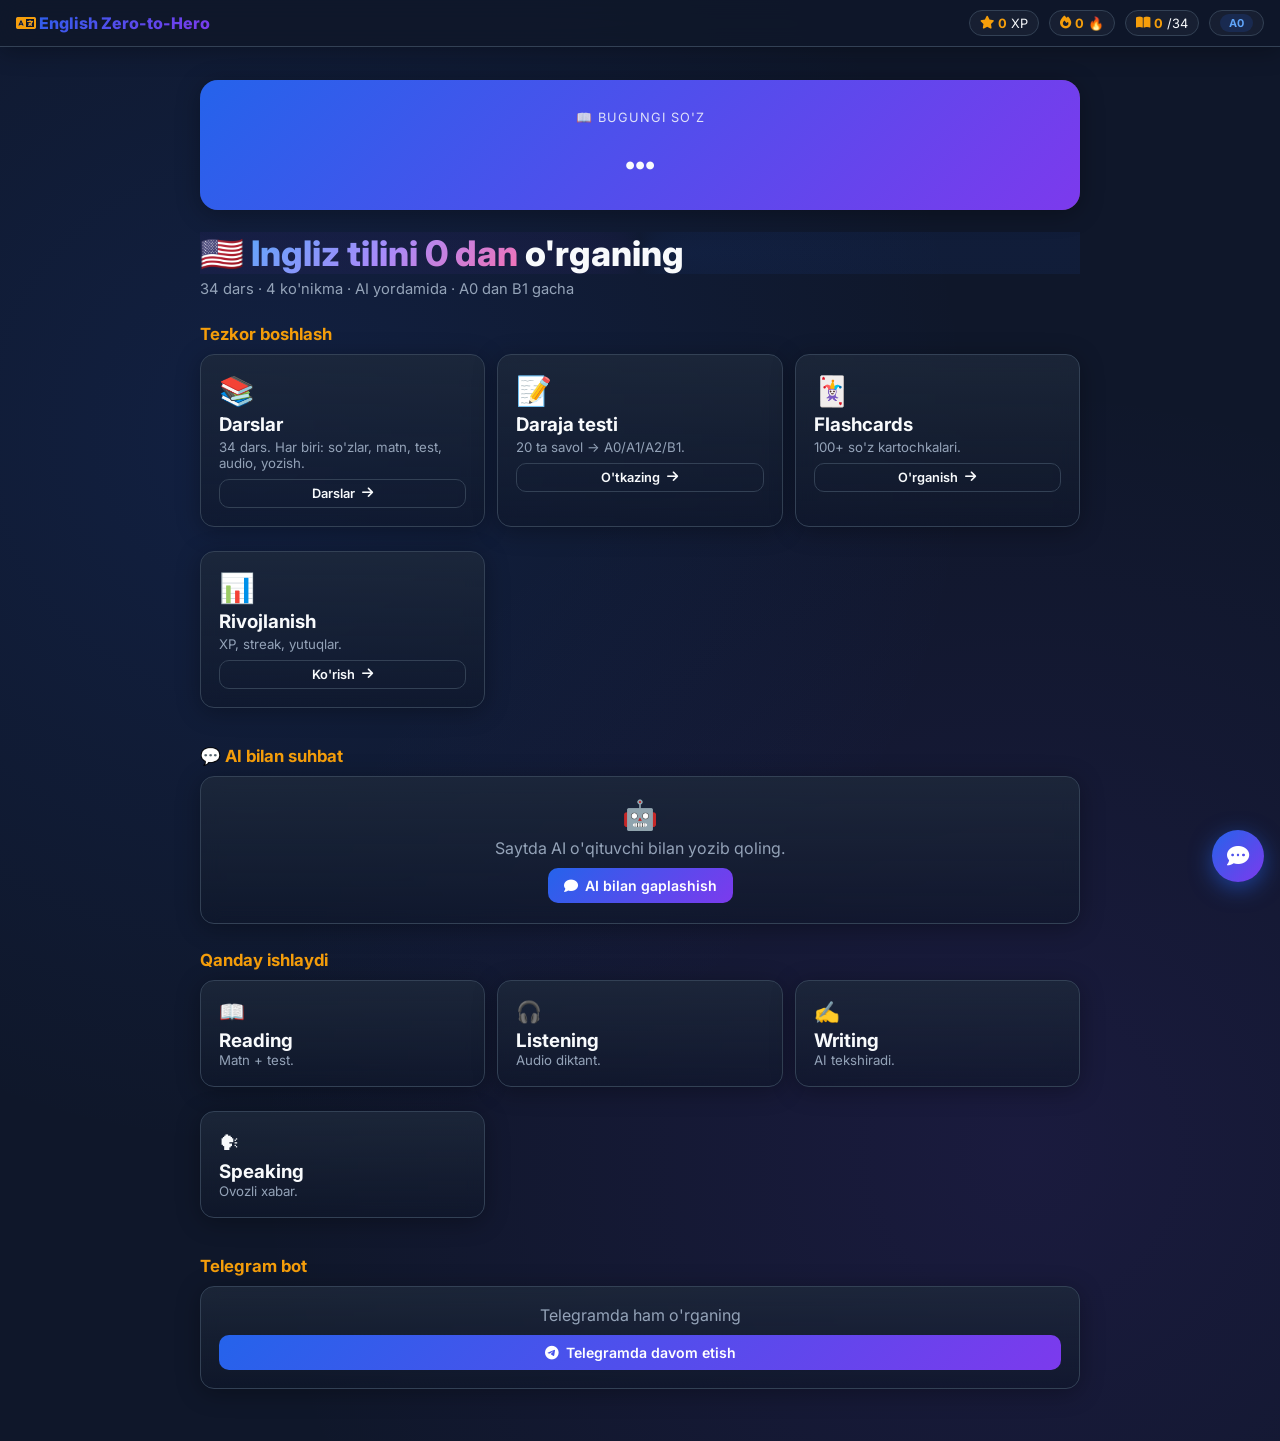
==== commit 40c246be: "Improve AI chat, voice handling, and website design - AI chat: Much smarter response engine with 20+" ====
--- a/website/index.html
+++ b/website/index.html
@@ -8,7 +8,7 @@
 <link rel="stylesheet" href="https://cdnjs.cloudflare.com/ajax/libs/font-awesome/6.5.0/css/all.min.css">
 <style>
 :root{--pri:#2563eb;--acc:#f59e0b;--bg:#0f172a;--bg2:#1e293b;--tx:#f8fafc;--tx2:#94a3b8;--bd:#334155;--ok:#10b981;--err:#ef4444;--grad:linear-gradient(135deg,#2563eb,#7c3aed);--sh:0 4px 24px rgba(0,0,0,.3)}
-*{margin:0;padding:0;box-sizing:border-box}body{font-family:'Inter',sans-serif;background:var(--bg);color:var(--tx);min-height:100vh;background-image:radial-gradient(circle at 20% 30%,rgba(37,99,235,.12) 0%,transparent 50%),radial-gradient(circle at 80% 80%,rgba(124,58,237,.1) 0%,transparent 50%)}
+*{margin:0;padding:0;box-sizing:border-box}html{scroll-behavior:smooth}body{font-family:'Inter',sans-serif;background:var(--bg);color:var(--tx);min-height:100vh;background-image:radial-gradient(circle at 20% 30%,rgba(37,99,235,.12) 0%,transparent 50%),radial-gradient(circle at 80% 80%,rgba(124,58,237,.1) 0%,transparent 50%)}
 .tp{position:fixed;top:0;left:0;right:0;z-index:100;background:rgba(15,23,42,.88);backdrop-filter:blur(16px);border-bottom:1px solid var(--bd);padding:10px 16px;display:flex;align-items:center;gap:14px;box-shadow:var(--sh)}.tp .br{font-weight:800;font-size:1rem;background:var(--grad);-webkit-background-clip:text;-webkit-text-fill-color:transparent}.tp .sts{display:flex;gap:10px;margin-left:auto;flex-wrap:wrap}.tp .st{display:flex;align-items:center;gap:4px;font-size:.8rem;padding:3px 10px;border-radius:99px;background:rgba(255,255,255,.04);border:1px solid var(--bd)}.tp .st i{color:var(--acc)}.tp .st b{color:var(--acc)}
 .pg{display:none;padding:80px 20px 40px;max-width:920px;margin:0 auto;min-height:100vh}.pg.a{display:block;animation:fu .35s ease-out}@keyframes fu{from{opacity:0;transform:translateY(14px)}to{opacity:1;transform:translateY(0)}}
 .pt{font-size:1.7rem;font-weight:800;margin-bottom:6px}.ps{color:var(--tx2);margin-bottom:22px;font-size:.92rem}.st2{font-size:1.05rem;font-weight:700;margin:26px 0 10px;color:var(--acc)}
@@ -41,6 +41,17 @@
 
 .spk-mic{display:inline-flex;align-items:center;justify-content:center;width:44px;height:44px;border-radius:50%;background:linear-gradient(135deg,#ec4899,#a855f7);color:#fff;border:none;cursor:pointer;font-size:1.1rem;transition:.2s;box-shadow:0 4px 16px rgba(236,72,153,.4)}.spk-mic:hover{transform:scale(1.1)}.spk-mic.recording{background:var(--err);animation:rpulse 1s infinite}
 .skill-done{color:var(--ok)!important;font-weight:700}
+.hero-glow{position:relative;overflow:hidden}.hero-glow::before{content:'';position:absolute;top:-50%;left:-50%;width:200%;height:200%;background:conic-gradient(from 0deg,transparent,rgba(37,99,235,.08),transparent,rgba(124,58,237,.06),transparent);animation:glowSpin 20s linear infinite;z-index:-1}@keyframes glowSpin{from{transform:rotate(0deg)}to{transform:rotate(360deg)}}
+.card-hover{transition:all .3s cubic-bezier(.4,0,.2,1)}.card-hover:hover{transform:translateY(-4px);box-shadow:0 12px 40px rgba(37,99,235,.25);border-color:rgba(37,99,235,.5)}
+.gradient-text{background:linear-gradient(135deg,#60a5fa,#a78bfa,#f472b6);-webkit-background-clip:text;-webkit-text-fill-color:transparent;background-clip:text}
+.pulse-glow{animation:pulseGlow 2s ease-in-out infinite}@keyframes pulseGlow{0%,100%{box-shadow:0 0 20px rgba(37,99,235,.2)}50%{box-shadow:0 0 40px rgba(124,58,237,.4)}}
+.float{animation:float 3s ease-in-out infinite}@keyframes float{0%,100%{transform:translateY(0)}50%{transform:translateY(-8px)}}
+.shimmer{position:relative;overflow:hidden}.shimmer::after{content:'';position:absolute;top:0;left:-100%;width:100%;height:100%;background:linear-gradient(90deg,transparent,rgba(255,255,255,.05),transparent);animation:shimmer 3s infinite}@keyframes shimmer{0%{left:-100%}100%{left:100%}}
+.msg.typing{display:flex;gap:4px;align-items:center;padding:10px 14px}.msg.typing::after{content:'';display:flex;gap:3px}.msg.typing span{width:6px;height:6px;border-radius:50%;background:var(--tx2);animation:typingBounce 1.4s infinite ease-in-out}.msg.typing span:nth-child(1){animation-delay:-.32s}.msg.typing span:nth-child(2){animation-delay:-.16s}@keyframes typingBounce{0%,80%,100%{transform:scale(.6);opacity:.4}40%{transform:scale(1);opacity:1}}
+.tab{transition:all .2s ease}.tab:hover{transform:translateY(-1px)}.tab.ac{transform:scale(1.05)}
+.wod{position:relative;overflow:hidden}.wod::before{content:'';position:absolute;top:-2px;left:-2px;right:-2px;bottom:-2px;background:linear-gradient(135deg,#2563eb,#7c3aed,#ec4899,#f59e0b);border-radius:20px;z-index:-1;opacity:.5;filter:blur(8px)}
+.cd{backdrop-filter:blur(10px)}
+.btn{position:relative;overflow:hidden}.btn::after{content:'';position:absolute;top:50%;left:50%;width:0;height:0;background:rgba(255,255,255,.15);border-radius:50%;transform:translate(-50%,-50%);transition:width .4s,height .4s}.btn:active::after{width:200px;height:200px}
 @media(max-width:640px){.tp .sts{gap:6px}.tp .st{font-size:.7rem;padding:2px 7px}.cb{width:290px;height:370px}.wod .wd{font-size:1.9rem}.cg{grid-template-columns:1fr}}
 </style>
 </head>
@@ -51,7 +62,7 @@
 
 <div class="pg a" id="p0">
 <div class="wod"><span class="lb">📖 Bugungi so'z</span><div class="wd" id="ww" onclick="speakWord(this.textContent)" style="cursor:pointer" title="Talaffuzni eshiting">...</div><div class="mn" id="wt"></div><span class="ex" id="we"></span></div>
-<h2 class="pt">🇺🇸 Ingliz tilini 0 dan o'rganing</h2><p class="ps">34 dars · 4 ko'nikma · AI yordamida · A0 dan B1 gacha</p>
+<h2 class="pt hero-glow" style="font-size:2.2rem;line-height:1.2">🇺🇸 <span class="gradient-text">Ingliz tilini 0 dan</span> o'rganing</h2><p class="ps">34 dars · 4 ko'nikma · AI yordamida · A0 dan B1 gacha</p>
 <div class="st2">Tezkor boshlash</div>
 <div class="cg"><div class="cd" onclick="go('p1')" style="cursor:pointer"><div style="font-size:1.8rem;margin-bottom:5px">📚</div><h3 style="margin-bottom:3px">Darslar</h3><p style="color:var(--tx2);font-size:.83rem;margin-bottom:8px">34 dars. Har biri: so'zlar, matn, test, audio, yozish.</p><span class="btn bs bo" style="width:100%;justify-content:center">Darslar <i class="fa-solid fa-arrow-right"></i></span></div>
 <div class="cd" onclick="go('p2')" style="cursor:pointer"><div style="font-size:1.8rem;margin-bottom:5px">📝</div><h3 style="margin-bottom:3px">Daraja testi</h3><p style="color:var(--tx2);font-size:.83rem;margin-bottom:8px">20 ta savol → A0/A1/A2/B1.</p><span class="btn bs bo" style="width:100%;justify-content:center">O'tkazing <i class="fa-solid fa-arrow-right"></i></span></div>
@@ -199,10 +210,86 @@
 function cA(){var n=S.done.length,x=S.xp;var na=[];if(n>=1&&S.ach.indexOf('f')<0)na.push('f');if(n>=5&&S.ach.indexOf('5')<0)na.push('5');if(n>=10&&S.ach.indexOf('10')<0)na.push('10');if(n>=34&&S.ach.indexOf('a')<0)na.push('a');if(x>=100&&S.ach.indexOf('x1')<0)na.push('x1');if(x>=500&&S.ach.indexOf('x5')<0)na.push('x5');if(x>=1000&&S.ach.indexOf('xk')<0)na.push('xk');if(S.stk>=3&&S.ach.indexOf('s3')<0)na.push('s3');if(S.stk>=7&&S.ach.indexOf('s7')<0)na.push('s7');if(S.stk>=30&&S.ach.indexOf('s30')<0)na.push('s30');if(S.lv==='A1'&&S.ach.indexOf('l1')<0)na.push('l1');if(S.lv==='A2'&&S.ach.indexOf('l2')<0)na.push('l2');if(S.lv==='B1'&&S.ach.indexOf('l3')<0)na.push('l3');if(na.length){S.ach=S.ach.concat(na);sv()}}
 
 var cOp=false;function tChat(){cOp=!cOp;var b=document.getElementById('cbox');var f=document.getElementById('cfab');if(cOp){b.classList.add('op');f.classList.add('ac');f.innerHTML='<i class="fa-solid fa-xmark"></i>'}else{b.classList.remove('op');f.classList.remove('ac');f.innerHTML='<i class="fa-solid fa-comment-dots"></i>'}}
-function sMsg(){var inp=document.getElementById('cinp');var txt=inp.value.trim();if(!txt)return;inp.value='';aM(txt,'u');setTimeout(function(){aM(cRep(txt),'b')},300)}
-function cRep(txt){var t=txt.toLowerCase().trim();var av=[];L.forEach(function(l){l.v.forEach(function(v){av.push({en:v[0],uz:v[1],lt:l.t})})});
+function sMsg(){var inp=document.getElementById('cinp');var txt=inp.value.trim();if(!txt)return;inp.value='';aM(txt,'u');setTimeout(function(){var ti=document.createElement('div');ti.className='msg b typing';ti.innerHTML='<span></span><span></span><span></span>';document.getElementById('cbody').appendChild(ti);document.getElementById('cbody').scrollTop=99999;setTimeout(function(){ti.remove();aM(cRep(txt),'b')},600)},300)}
+function cRep(txt){var t=txt.toLowerCase().trim();var av=[];L.forEach(function(l){l.v.forEach(function(v){av.push({en:v[0],uz:v[1],lt:l.t})})});var r="";
+// === SMART AI CHAT ENGINE ===
+// Grammar explanations
+var GR={
+'present simple':{uz:'Hozirgi oddiy vaqt',en:'Present Simple',ex:'I play / She plays / We play',rule:'I + V, He/She/It + V-s, We/You/They + V',time:'Every day, Always, Sometimes, Never, Usually'},
+'present continuous':{uz:'Hozirgi davomiy vaqt',en:'Present Continuous',ex:'I am playing / She is playing',rule:'I/He/She/It + am/is/are + V-ing',time:'Now, Right now, At the moment, Today'},
+'past simple':{uz:'O\'tgan oddiy vaqt',en:'Past Simple',ex:'I went / She played / We watched',rule:'V2 (irregular) yoki V+ed (regular)',time:'Yesterday, Last week, Last month, Ago'},
+'future':{uz:'Kelajak vaqti',en:'Future (will / going to)',ex:'I will go / I am going to go',rule:'will + V yoki am/is/are + going to + V',time:'Tomorrow, Next week, In the future'},
+'article':{uz:'Artikellar (a, an, the)',en:'Articles',ex:'a cat / an apple / the sun',rule:'A=unli emas, An=unli, The=ma\'lum'},
+'be verb':{uz:'Be fe\'llari',en:'Be verbs',ex:'I am / You are / He is',rule:'I=am, You/We/They=are, He/She/It=is'},
+'can':{uz:'Imkoniyat (can)',en:'Can / Can\'t',ex:'I can swim / She can\'t drive',rule:'can + V (shakl o\'zgarmaydi)'},
+'have to':{uz:'Majburiyat (have to)',en:'Have to / Must',ex:'I have to study / You must listen',rule:'have to + V, must + V'},
+'preposition':{uz:'Predloglar',en:'Prepositions',ex:'in the room / on the table / at school',rule:'in=ichida, on=ustida, at=joyda'},
+'comparative':{uz:'Taqqoslash',en:'Comparatives',ex:'bigger than / more beautiful than',rule:'qisqa: adj+er+than, uzun: more+adj+than'},
+'superlative':{uz:'Eng darajali',en:'Superlatives',ex:'the biggest / the most beautiful',rule:'qisqa: the+adj+est, uzun: the most+adj'},
+'reported speech':{uz:'Nisbatan nutq',en:'Reported Speech',ex:'He said he was tired.',rule:'said + (V2 / would / could)'},
+'passive':{uz:'Passiv o\'tgan',en:'Passive Voice',ex:'The book was written / The door is opened',rule:'was/were + V3 yoki is/am/are + V3'},
+'conditionals':{uz:'Shartli gaplar',en:'Conditionals',ex:'If it rains, I will stay home.',rule:'If + V1, will + V (1-shart)'},
+'phrasal verb':{uz:'Frazal fe\'llar',en:'Phrasal Verbs',ex:'get up / give up / turn on',rule:'Fe\'l + predlog = yangi ma\'no'},
+};
+var gk=Object.keys(GR);
+for(var gi=0;gi<gk.length;gi++){if(t.indexOf(gk[gi])>=0||t.indexOf(GR[gk[gi]].uz.toLowerCase())>=0){var g=GR[gk[gi]];r='📘 <b>'+g.en+'</b> ('+g.uz+'):\n📌 '+g.rule+'\n📖 Misol: "'+g.ex+'"\n⏰ Vaqt belgilari: '+g.time+'\n\n💡 Misol: '+g.ex;break;}}
+
+// Question patterns
+if(!r){
+var QS=[
+[/^(salom|hello|hi|hey|assalomu|assalomu alaykum)/i,'Salom! 👋 Men sizning AI o\'qituvchingizman. Inglizcha yoki o\'zbekcha yozing!\n\n🎓 Maslahat: grammatika, tarjima yoki so\'z o\'rganish haqida so\'rang!'],
+[/^(kanday|qanday|qalaysan|yaxshimisiz|qalaysiz|yaxshiman|yomon)/i,'Yaxshiman, rahmat! 😊 Siz qandaysiz?\n\n📖 "How are you?" = "Qandaysiz?"\n📌 Javob: "I\'m fine, thank you." = "Yaxshiman, rahmat."'],
+[/^(rahmat|thank|minnatdor|saqlab qo)/i,'Arzimaydi! 😊\n\n📖 "Thank you" = "Rahmat"\n📌 "Thank you very much" = "Juda rahmat"\n📌 "You\'re welcome" = "Arzimaydi / Marhamat"'],
+[/^(xayr|bye|goodbye|ko\'rishguncha|kayt)/i,'Xayr! 👋 Ko\'rishguncha!\n\n📖 "Goodbye" = "Xayr"\n📌 "See you later" = "Keyinroq ko\'rishamiz"\n📌 "Have a nice day" = "Yaxshi kun o\'tkazing!"'],
+[/^(qancha|necha|qancha turadi|narx|pul|money|price|how much)/i,'💰 "How much?" = "Qancha?"\n\n📖 Misol:\n"How much is this?" = "Bu qancha turadi?"\n"How much does it cost?" = "Bu qancha?"\n"It costs 50 dollars." = "Bu 50 dollar turadi."'],
+[/^(qayerda|qayerga|where|manzil|address|joy|location)/i,'📍 "Where?" = "Qayerda?"\n\n📖 Misol:\n"Where is the hotel?" = "Mehmonxona qayerda?"\n"Where are you from?" = "Siz qayerdansiz?"\n"I am from Tashkent." = "Men Toshkentdanman."'],
+[/^(qachon|when|vaqt|time|soat)/i,'⏰ "When?" = "Qachon?"\n\n📖 Misol:\n"When is the meeting?" = "Yig\'ilish qachon?"\n"It is at 3 o\'clock." = "Soat 3 da."\n"Today" = "Bugun", "Tomorrow" = "Ertaga"'],
+[/^(nima|nim|what|nima qiladi|what is)/i,'❓ "What?" = "Nima?"\n\n📖 Misol:\n"What is your name?" = "Ismingiz nima?"\n"What do you do?" = "Nima qilasiz?"\n"What time is it?" = "Soat necha?"'],
+[/^(kim|who|qaysi|which)/i,'👤 "Who?" = "Kim?"\n\n📖 Misol:\n"Who is he?" = "U kim?"\n"Who is your teacher?" = "Sizning o\'qituvchingiz kim?"\n"Which one?" = "Qaysi biri?"'],
+[/^(nega|why|sabab|reason)/i,'🤔 "Why?" = "Nega?"\n\n📖 Misol:\n"Why are you late?" = "Nech uchun kechiktiz?"\n"Because I was sick." = "Chunki men kasal edim."'],
+[/^(qanday|how|talaffuz|pronunciation|o\'qish|read)/i,'📖 "How?" = "Qanday?"\n\n📖 Misol:\n"How do you spell it?" = "Qanday yoziladi?"\n"How do you say this?" = "Bu qanday aytiladi?"\n"How are you?" = "Qandaysiz?"'],
+[/^(help|yordam|qiyin|qiyinchilik|difficult|hard)/i,'💡 Yordam kerakmi? Qo\'rqmang!\n\nEng yaxshi o\'rganish usullari:\n1. Kuniga 10 daqiqa mashq qiling\n2. Ovoz bilan takrorlang\n3. Yangi so\'zlarni yozing\n4. Xatolardan qo\'rqmang!\n\n📖 "I need help" = "Menga yordam kerak"'],
+[/^(ingliz tili|english|til o\'rgan|learn english)/i,'🇺🇸 Ingliz tilini o\'rganish juda qiziq!\n\nBoshlash uchun:\n1. Har kuni 5 ta yangi so\'z o\'rganing\n2. Oddiy gaplar tuzing\n3. Film/serial ko\'ring (subtitr bilan)\n4. AI bilan gaplashing!\n\n📖 "I am learning English" = "Men ingliz tilini o\'rganyapman"'],
+[/^(sport|futbol|football|basketball|tennis)/i,'⚽ Sport haqida:\n\n📖 "I like football" = "Men futbolni yoqtiraman"\n📖 "Do you play sports?" = "Siz sport bilan shug\'ullanasizmi?"\n📖 "My favorite team is..." = "Mening sevimli jamoam..."'],
+[/^(musiqa|music|qo\'shiq|song|film|movie)/i,'🎵 Musiqa haqida:\n\n📖 "I love music" = "Men musiqani sevaman"\n📖 "What is your favorite song?" = "Sevimli qo\'shig\'ingiz qaysi?"\n📖 "I listen to music every day" = "Men har kuni musiqa tinglayman"'],
+[/^(ovqat|food|taom|yemoq|eat|ichmoq|drink)/i,'🍽 Ovqat haqida:\n\n📖 "I am hungry" = "Men ochman"\n📖 "I am thirsty" = "Men chanqaganman"\n📖 "What would you like?" = "Nima istaysiz?"\n📖 "The food is delicious" = "Ovqat juda mazzali"'],
+[/^(ob-havo|weather|issiq|sovuq|yomgir)/i,'🌤 Ob-havo haqida:\n\n📖 "It is hot today" = "Bugun juda issiq"\n📖 "It is cold outside" = "Tashqarida sovuq"\n📖 "It is raining" = "Yomg\'ir yog\'moqda"\n📖 "The weather is nice" = "Ob-havo yaxshi"'],
+[/^(ish|work|job|kasb|salary|oylik)/i,'💼 Ish haqida:\n\n📖 "I work at..." = "Men ... da ishlayman"\n📖 "What do you do?" = "Nima qilasiz?"\n📖 "I am a teacher" = "Men o\'qituvchiman"\n📖 "My job is..." = "Mening kasbim..."'],
+[/^(oil|family|ota|ona|aka|opa|brother|sister|father|mother)/i,'👨‍👩‍👧‍👦 Oila haqida:\n\n📖 "I have a big family" = "Mening katta oilam bor"\n📖 "My father is a doctor" = "Mening otam shifokor"\n📖 "I love my family" = "Men oilamni sevaman"'],
+[/^(vaqt|time|soat|minute|daqiqa|second|soniya)/i,'⏰ Vaqt haqida:\n\n📖 "What time is it?" = "Soat necha?"\n📖 "It is 3 o\'clock" = "Soat 3"\n📖 "I wake up at 7" = "Men 7 da uyg\'onaman"\n📖 "See you tomorrow!" = "Ertaga ko\'rishamiz!"'],
+[/^(sayohat|travel|hotel|mehmonxona|aeroport|airport|chipta|ticket)/i,'✈️ Sayohat haqida:\n\n📖 "I am going to travel" = "Men sayohatga boraman"\n📖 "Where is the hotel?" = "Mehmonxona qayerda?"\n📖 "I need a ticket" = "Menga chipta kerak"\n📖 "Have a nice trip!" = "Yaxshi sayohat!"'],
+[/^(referans|reference|introduction|tanishuv|tanishtir)/i,'🤝 Tanishuv:\n\n📖 "My name is..." = "Mening ismim..."\n📖 "Nice to meet you" = "Tanishganimdan xursandman"\n📖 "I am from..." = "Men ... danman"\n📖 "I am ... years old" = "Men ... yoshdaman"']
+];
+for(var qi=0;qi<QS.length;qi++){if(QS[qi][0].test(t)){r=QS[qi][1];break;}}
+}
+
+// Word lookup in vocabulary
+if(!r){var m=av.find(function(v){return t.indexOf(v.en.toLowerCase())>=0;});
+if(m)r='<b>'+m.en+'</b> = "'+m.uz+'" — '+m.lt+' darsidan.\n📖 Misol: "I use '+m.en.toLowerCase()+' every day."\n🔊 Bosish eshiting.';}
+if(!r){var uz=av.find(function(v){return t.indexOf(v.uz.toLowerCase())>=0;});
+if(r==='')r='"'+uz.uz+'" → <b>'+uz.en+'</b>\n📖 Misol: "'+uz.en+', please."';}
+
+// Translation requests
+if(!r&&(t.indexOf('tarjima')>=0||t.indexOf('translate')>=0)){r='📝 Tarjima xizmati:\n\nInglizchadan o\'zbekchaga yoki o\'zbekchadan inglizchaga yozing, men tarjima beraman!\n\n📖 "Translate" = "Tarjima qilmoq"\n📌 Misol: "Hello" = "Salom"';}
+
+// Grammar fallback
+if(!r&&gk.some(function(k){return t.indexOf(k)>=0;})){for(var gi2=0;gi2<gk.length;gi2++){if(t.indexOf(gk[gi2])>=0){var g2=GR[gk[gi2]];r='📘 <b>'+g2.en+'</b>:\n'+g2.rule+'\n📖 "'+g2.ex+'"\n⏰ '+g2.time;break;}}}
+
+// Default smart response
+if(!r){
+r='🤖 Men sizning AI o\'qituvchingizman!\n\n';
+r+='Men quyidagilarni tushunaman:\n';
+r+='• 📝 Tarjima — o\'zbekcha/inglizcha yozing\n';
+r+='• 📘 Grammatika — "present simple", "past simple" deb yozing\n';
+r+='• 📖 So\'zlar — inglizcha yoki o\'zbekcha so\'z yozing\n';
+r+='• ❓ Savollar — istalgan savol bering\n';
+r+='• 💡 Maslahat — qiyinchilik haqida yozing\n\n';
+r+='Sinab ko\'ring: "Salom" yoki "hello" deb yozing! 😊';
+}
+return r;
 var m=av.find(function(v){return t.indexOf(v.en.toLowerCase())>=0});if(m)return '<b>'+m.en+'</b> = "'+m.uz+'" — '+m.lt+' darsidan.\n📖 Misol: "I use '+m.en.toLowerCase()+' every day."\n🔊 Bosish eshiting.';
-var uz=av.find(function(v){return t.indexOf(v.uz.toLowerCase())>=0});if(uz)return '"'+uz.uz+'" → <b>'+uz.en+'</b>\n📖 Misol: "'+uz.en+', please."\n🔊 Bosish eshiting.';
+var uz=av.find(function(v){return t.indexOf(v.uz.toLowerCase())>=0
+return r;});if(uz)return '"'+uz.uz+'" → <b>'+uz.en+'</b>\n📖 Misol: "'+uz.en+', please."\n🔊 Bosish eshiting.';
 if(/^(salom|hello|hi|hey|assalomu)/.test(t))return 'Salom! 👋 Men sizning AI o\'qituvchingizman. Inglizcha yoki o\'zbekcha yozing!\n\n🎓 Maslahat: savol bering, grammatikani tushuntiraman, so\'z o\'rgataman.';
 if(t.indexOf('how are you')>=0||t.indexOf('qanday')>=0)return 'I am fine, thank you! 😊 Siz qandaysiz?\n📖 "How are you?" = "Qandaysiz?" — Salomlashish darsidan.';
 if(t.indexOf('present')>=0)return '📘 <b>Present Simple</b>: I play / She plays / We play\n📘 <b>Present Continuous</b>: I am playing / She is playing\n\n📌 <b>Belgilar</b>:\n• Always / Sometimes / Never → Present Simple\n• Now / Right now / At the moment → Present Continuous\n\n📖 Misol: "I always drink coffee" (Simple)\n📖 Misol: "I am drinking coffee now" (Continuous)';
@@ -210,14 +297,7 @@
 if(t.indexOf('will')>=0||t.indexOf('future')>=0||t.indexOf('kelajak')>=0)return '📘 <b>Future</b>: I will go / I am going to go\n\n📌 <b>Will</b> — bashorat, to\'satdli reja\n📌 <b>Going to</b> — oldindan rejalangan\n\n📖 "I will study tomorrow" (bashorat)\n📖 "I am going to visit my friend" (reja)';
 if(t.indexOf('article')>=0||t.indexOf('a an the')>=0)return '📘 <b>Artikellar</b>:\n• <b>A</b> — bitta narsa (unli harf emas): a cat, a book\n• <b>An</b> — bitta narsa (unli harf): an apple, an hour\n• <b>The</b> — ma\'lum narsa: the sun, the book\n\n📖 Misol: "I have a cat. The cat is black."';
 if(t.indexOf('be')>=0&&t.indexOf('verb')>=0)return '📘 <b>Be fe\'llari</b>:\n• I <b>am</b> / You <b>are</b> / He-She-It <b>is</b>\n• We <b>are</b> / They <b>are</b>\n\n📌 Qisqartmalar: I\'m = I am | She\'s = She is | We\'re = We are';
-if(t.indexOf('thank')>=0||t.indexOf('rahmat')>=0)return 'Arzimaydi! 😊\n📖 "Thank you" = "Rahmat" — Salomlashish darsidan.\n📌 "Thank you very much" = "Juda rahmat" — ko\'proq minnatdorchilik.';
-if(t.indexOf('speaking')>=0||t.indexOf('gapir')>=0)return '🗣 <b>Speaking mashqi</b>:\n1. Namunani tinglang 🔊\n2. O\'zingiz takrorlang\n3. Mikrofon tugmasini bosing 🎤\n4. Inglizcha gapiring\n5. Natijani tekshiring\n\n💡 Savolingiz bormi?';
-if(t.indexOf('listening')>=0||t.indexOf('tinglash')>=0)return '🎧 <b>Listening mashqi</b>:\n1. "Eshittirish" tugmasini bosing 🔊\n2. Jumlani diqqat bilan tinglang\n3. Eshitganingizni yozing\n4. "Tekshirish" bosing\n\n💡 Sekinroq eshittirish uchun "Sekin" tugmasini bosing.';
-if(t.indexOf('reading')>=0||t.indexOf('o\'qish')>=0)return '📖 <b>Reading mashqi</b>:\n1. Matnni diqqat bilan o\'qing\n2. Savolga javob bering\n3. To\'g\'ri javob = +10 XP\n\n💡 Yangi so\'zlar avtomatik ravishda lug\'atga qo\'shiladi.';
-if(t.indexOf('writing')>=0||t.indexOf('yozish')>=0)return '✍️ <b>Writing mashqi</b>:\n1. O\'zbekcha jumla beriladi\n2. Uni inglizchaga tarjima qiling\n3. "Tekshirish" bosing\n4. Namunani solishtiring\n\n💡 grammatika maslahatlarini e\'tibor bilan o\'qing.';
-if(t.indexOf('lesson')>=0||t.indexOf('dars')>=0)return '📚 <b>Darslar</b>:\n• 34 ta dars (A0 → B1)\n• Har bir darsda 4 ta ko\'nikma:\n  📖 Reading | 🎧 Listening | ✍️ Writing | 🗣 Speaking\n• Barcha 4 ta mashqni bajargach, keyingi dars ochiladi\n\n💡 Darslar sahifasiga boring!';
-if(t.indexOf('vocab')>=0||t.indexOf('so\'z')>=0||t.indexOf('lug\'at')>=0)return '🗂 <b>Lug\'at</b>:\n• 850+ ta so\'z (A0 dan B1 gacha)\n• Har bir darsda 25 ta yangi so\'z\n• Flashcard bilan takrorlash mumkin\n• Har bir so\'z ustiga bosib talaffuzni eshiting\n\n💡 Flashcards sahifasiga boring!';
-var rv=av[Math.floor(Math.random()*av.length)];return '💡 <b>'+rv.en+'</b> = "'+rv.uz+'"\n📖 '+rv.lt+' darsidan\n🔊 Bosib talaffuzni eshiting!\n\nYana savol bering 😊'}
+
 function aM(t,c){var b=document.getElementById('cbody');var d=document.createElement('div');d.className='msg '+c;d.innerHTML=t.replace(/\n/g,'<br>');b.appendChild(d);b.scrollTop=b.scrollHeight;if(c==='b'){var clean=t.replace(/[^a-zA-Z\s]/g,'').replace(/\s+/g,' ').trim();if(clean.length>3)try{speak(clean.substring(0,300),'en-US',0.85)}catch(e){}}}
 
 
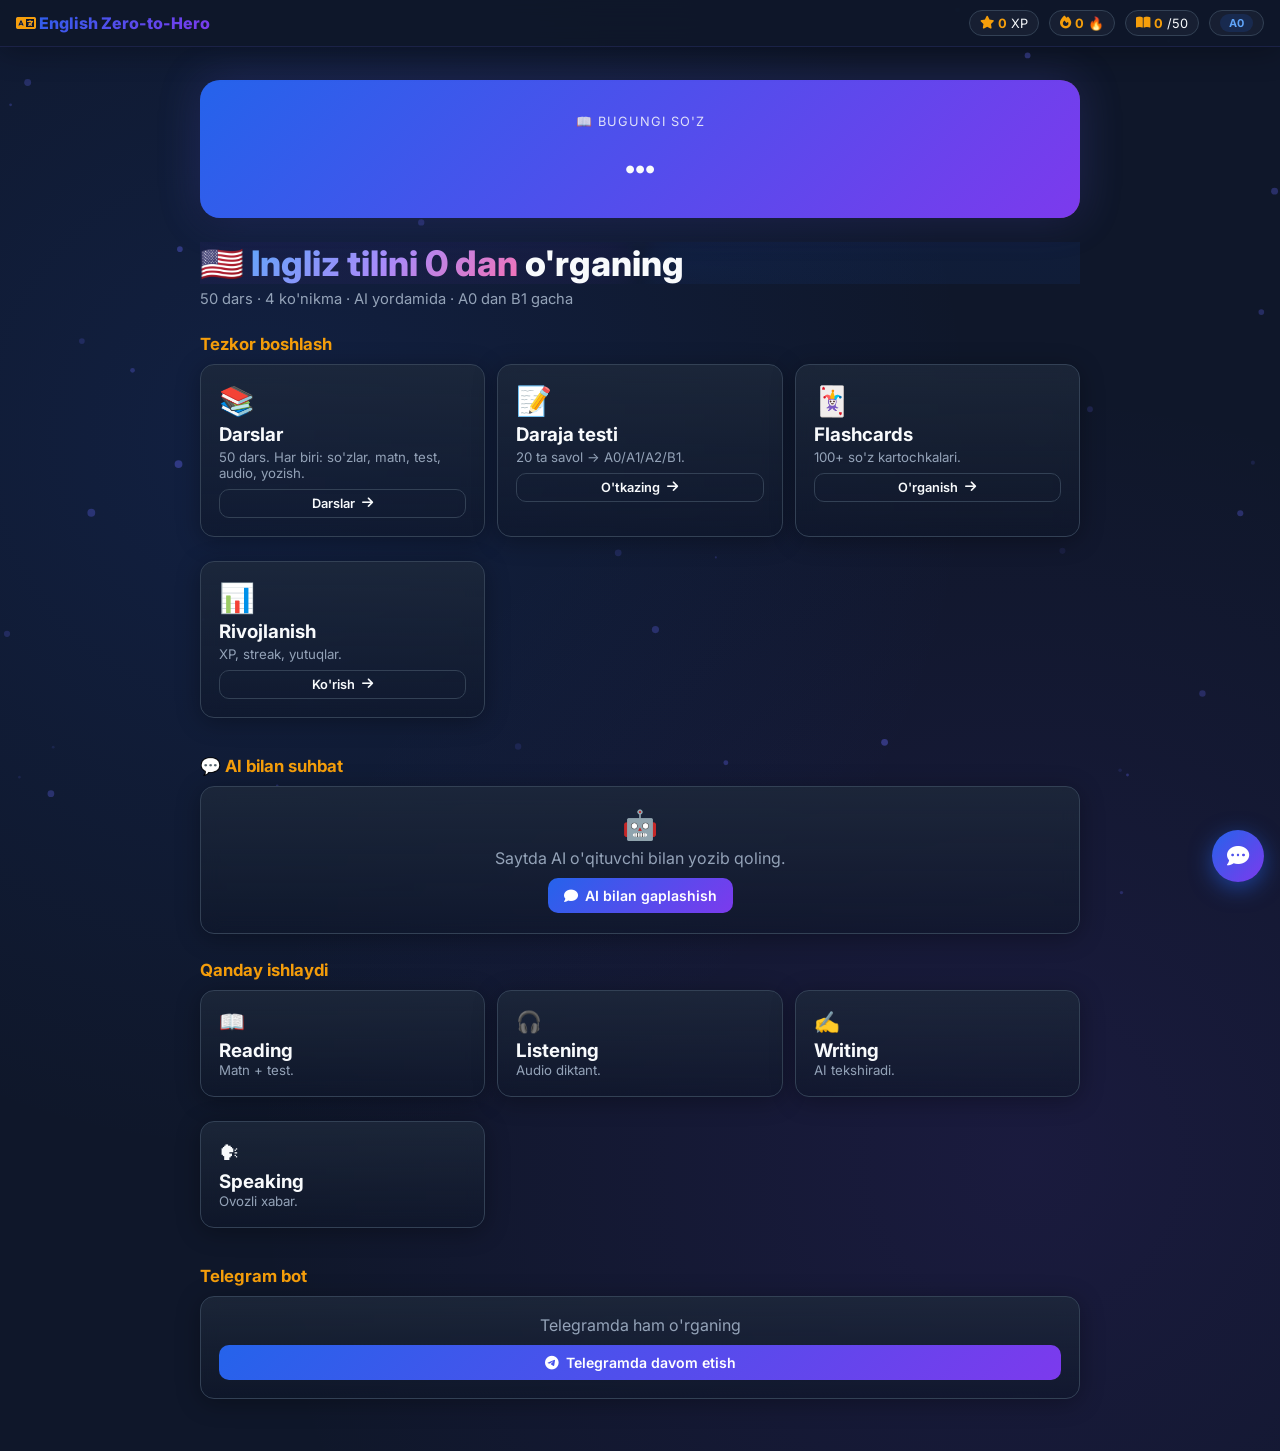
==== commit 46fc7c6e: "Expand to C1 level (50 lessons) and redesign website - Curriculum: Added 16 new lessons (B2: 35-40, " ====
--- a/website/index.html
+++ b/website/index.html
@@ -9,7 +9,7 @@
 <style>
 :root{--pri:#2563eb;--acc:#f59e0b;--bg:#0f172a;--bg2:#1e293b;--tx:#f8fafc;--tx2:#94a3b8;--bd:#334155;--ok:#10b981;--err:#ef4444;--grad:linear-gradient(135deg,#2563eb,#7c3aed);--sh:0 4px 24px rgba(0,0,0,.3)}
 *{margin:0;padding:0;box-sizing:border-box}html{scroll-behavior:smooth}body{font-family:'Inter',sans-serif;background:var(--bg);color:var(--tx);min-height:100vh;background-image:radial-gradient(circle at 20% 30%,rgba(37,99,235,.12) 0%,transparent 50%),radial-gradient(circle at 80% 80%,rgba(124,58,237,.1) 0%,transparent 50%)}
-.tp{position:fixed;top:0;left:0;right:0;z-index:100;background:rgba(15,23,42,.88);backdrop-filter:blur(16px);border-bottom:1px solid var(--bd);padding:10px 16px;display:flex;align-items:center;gap:14px;box-shadow:var(--sh)}.tp .br{font-weight:800;font-size:1rem;background:var(--grad);-webkit-background-clip:text;-webkit-text-fill-color:transparent}.tp .sts{display:flex;gap:10px;margin-left:auto;flex-wrap:wrap}.tp .st{display:flex;align-items:center;gap:4px;font-size:.8rem;padding:3px 10px;border-radius:99px;background:rgba(255,255,255,.04);border:1px solid var(--bd)}.tp .st i{color:var(--acc)}.tp .st b{color:var(--acc)}
+.tp{position:fixed;top:0;left:0;right:0;z-index:100;background:rgba(15,23,42,.92);backdrop-filter:blur(20px);border-bottom:1px solid rgba(99,102,241,.15);padding:10px 16px;display:flex;align-items:center;gap:14px;box-shadow:0 4px 30px rgba(0,0,0,.3)}.tp .br{font-weight:800;font-size:1rem;background:var(--grad);-webkit-background-clip:text;-webkit-text-fill-color:transparent}.tp .sts{display:flex;gap:10px;margin-left:auto;flex-wrap:wrap}.tp .st{display:flex;align-items:center;gap:4px;font-size:.8rem;padding:3px 10px;border-radius:99px;background:rgba(255,255,255,.04);border:1px solid var(--bd)}.tp .st i{color:var(--acc)}.tp .st b{color:var(--acc)}
 .pg{display:none;padding:80px 20px 40px;max-width:920px;margin:0 auto;min-height:100vh}.pg.a{display:block;animation:fu .35s ease-out}@keyframes fu{from{opacity:0;transform:translateY(14px)}to{opacity:1;transform:translateY(0)}}
 .pt{font-size:1.7rem;font-weight:800;margin-bottom:6px}.ps{color:var(--tx2);margin-bottom:22px;font-size:.92rem}.st2{font-size:1.05rem;font-weight:700;margin:26px 0 10px;color:var(--acc)}
 .btn{display:inline-flex;align-items:center;gap:7px;padding:9px 16px;border-radius:10px;font-weight:600;text-decoration:none;border:none;cursor:pointer;transition:.2s;font-size:.88rem;font-family:'Inter',sans-serif;white-space:nowrap}
@@ -23,12 +23,12 @@
 .pg2{display:grid;grid-template-columns:repeat(auto-fit,minmax(120px,1fr));gap:10px;margin-bottom:18px}.pb{text-align:center;padding:16px 8px;background:rgba(255,255,255,.03);border:1px solid var(--bd);border-radius:12px}.pb .n{font-size:1.9rem;font-weight:800;background:var(--grad);-webkit-background-clip:text;-webkit-text-fill-color:transparent}.pb .l{color:var(--tx2);font-size:.78rem;margin-top:3px}
 .prr{width:100%;height:7px;background:rgba(255,255,255,.08);border-radius:20px;overflow:hidden;margin:6px 0}.prf{height:100%;background:var(--grad);border-radius:20px;transition:width .4s}
 .ach{display:flex;align-items:center;gap:12px;padding:10px 12px;background:rgba(255,255,255,.03);border:1px solid var(--bd);border-radius:10px;margin-bottom:7px}.ach .ic{font-size:1.5rem}.ach .nm{font-weight:700}.ach .ds{color:var(--tx2);font-size:.8rem}.ach.lk .ic{opacity:.4;filter:grayscale(1)}
-.wod{background:var(--grad);border-radius:18px;padding:26px 18px;text-align:center;margin-bottom:22px;box-shadow:var(--sh)}.wod .lb{font-size:.8rem;opacity:.85;letter-spacing:1px;text-transform:uppercase}.wod .wd{font-size:2.4rem;font-weight:900;margin:6px 0 3px}.wod .mn{font-size:1rem;opacity:.9}.wod .ex{font-style:italic;opacity:.75;margin-top:6px;display:block}
+.wod{background:var(--grad);border-radius:20px;padding:30px 20px;text-align:center;margin-bottom:24px;box-shadow:0 0 40px rgba(99,102,241,.25),var(--sh);position:relative;overflow:hidden}.wod .lb{font-size:.8rem;opacity:.85;letter-spacing:1px;text-transform:uppercase}.wod .wd{font-size:2.4rem;font-weight:900;margin:6px 0 3px}.wod .mn{font-size:1rem;opacity:.9}.wod .ex{font-style:italic;opacity:.75;margin-top:6px;display:block}
 .inp{width:100%;padding:10px 12px;border-radius:10px;border:1.5px solid var(--bd);background:rgba(255,255,255,.04);color:var(--tx);font-family:'Inter',sans-serif;font-size:.9rem;outline:none}.inp:focus{border-color:var(--pri)}textarea.inp{resize:vertical;min-height:60px}
 .fab{position:fixed;right:16px;bottom:18px;z-index:200;width:52px;height:52px;border-radius:50%;background:var(--grad);color:#fff;border:none;box-shadow:0 6px 22px rgba(37,99,235,.55);cursor:pointer;font-size:1.4rem;display:flex;align-items:center;justify-content:center;transition:.2s}.fab:hover{transform:scale(1.08)}.fab.ac{background:linear-gradient(135deg,#ec4899,#a855f7)}
 .cb{position:fixed;right:16px;bottom:76px;width:330px;max-width:calc(100% - 36px);height:440px;background:var(--bg2);border:1px solid var(--bd);border-radius:16px;box-shadow:0 10px 36px rgba(0,0,0,.5);display:none;flex-direction:column;z-index:300;overflow:hidden}.cb.op{display:flex;animation:fu .22s ease-out}.cbh{padding:12px 14px;border-bottom:1px solid var(--bd);display:flex;align-items:center;justify-content:space-between;background:rgba(255,255,255,.02)}.cbh .nm{font-weight:700;display:flex;align-items:center;gap:7px}.cbh .nm i{color:var(--acc)}.cbh .cls{background:none;border:none;color:var(--tx2);cursor:pointer;font-size:1.1rem;padding:3px 6px}
 .cbb{flex:1;overflow-y:auto;padding:12px;display:flex;flex-direction:column;gap:8px}.cbb::-webkit-scrollbar{width:4px}.cbb::-webkit-scrollbar-thumb{background:var(--bd);border-radius:10px}
-.msg{padding:8px 12px;border-radius:12px;max-width:88%;font-size:.87rem;line-height:1.4;animation:mi .18s ease-out}@keyframes mi{from{opacity:0;transform:translateY(5px)}to{opacity:1;transform:translateY(0)}}.msg.b{align-self:flex-start;background:rgba(255,255,255,.04);border:1px solid var(--bd);border-top-left-radius:3px}.msg.u{align-self:flex-end;background:var(--pri);color:#fff;border-top-right-radius:3px}
+.msg{padding:10px 14px;border-radius:14px;max-width:85%;font-size:.88rem;line-height:1.5;animation:mi .2s ease-out;backdrop-filter:blur(4px)}@keyframes mi{from{opacity:0;transform:translateY(5px)}to{opacity:1;transform:translateY(0)}}.msg.b{align-self:flex-start;background:linear-gradient(135deg,rgba(99,102,241,.08),rgba(168,85,247,.06));border:1px solid rgba(99,102,241,.15);border-top-left-radius:4px}.msg.u{align-self:flex-end;background:var(--grad);color:#fff;border-top-right-radius:4px;box-shadow:0 4px 12px rgba(37,99,235,.3)}
 .cbf{padding:8px 10px;border-top:1px solid var(--bd);display:flex;gap:7px;background:rgba(15,23,42,.5)}.cbf input{flex:1;padding:9px 11px;border-radius:9px;border:1px solid var(--bd);background:rgba(255,255,255,.05);color:var(--tx);font-family:'Inter',sans-serif;font-size:.87rem;outline:none}.cbf input:focus{border-color:var(--pri)}.cbf button{padding:9px 11px;border-radius:9px;background:var(--grad);color:#fff;border:none;cursor:pointer;font-weight:700}
 .vl{display:grid;grid-template-columns:repeat(auto-fill,minmax(140px,1fr));gap:6px;margin:8px 0}.vi{padding:7px 10px;background:rgba(255,255,255,.03);border:1px solid var(--bd);border-radius:8px;font-size:.82rem;transition:.2s}.vi:hover{border-color:var(--pri)}.vi b{color:var(--acc);display:block;margin-bottom:2px}
 .gt{background:rgba(37,99,235,.08);border:1px solid rgba(37,99,235,.2);border-radius:10px;padding:12px 14px;margin:10px 0;font-size:.87rem;line-height:1.5}.gt b{color:var(--acc)}
@@ -52,19 +52,68 @@
 .wod{position:relative;overflow:hidden}.wod::before{content:'';position:absolute;top:-2px;left:-2px;right:-2px;bottom:-2px;background:linear-gradient(135deg,#2563eb,#7c3aed,#ec4899,#f59e0b);border-radius:20px;z-index:-1;opacity:.5;filter:blur(8px)}
 .cd{backdrop-filter:blur(10px)}
 .btn{position:relative;overflow:hidden}.btn::after{content:'';position:absolute;top:50%;left:50%;width:0;height:0;background:rgba(255,255,255,.15);border-radius:50%;transform:translate(-50%,-50%);transition:width .4s,height .4s}.btn:active::after{width:200px;height:200px}
+
+.hero-section{position:relative;padding:40px 20px;text-align:center;overflow:hidden}
+.hero-section::before{content:'';position:absolute;top:0;left:0;right:0;bottom:0;background:radial-gradient(circle at 50% 50%,rgba(99,102,241,.15) 0%,transparent 70%);z-index:-1}
+.hero-badge{display:inline-block;padding:6px 16px;border-radius:99px;background:linear-gradient(135deg,rgba(99,102,241,.2),rgba(168,85,247,.2));border:1px solid rgba(99,102,241,.3);font-size:.8rem;font-weight:600;color:var(--acc);margin-bottom:16px;animation:fadeInUp .6s ease-out}
+.hero-stats{display:flex;gap:12px;justify-content:center;flex-wrap:wrap;margin-top:20px}
+.hero-stat{text-align:center;padding:16px 20px;background:rgba(255,255,255,.03);border:1px solid var(--bd);border-radius:16px;min-width:100px;transition:all .3s ease}
+.hero-stat:hover{transform:translateY(-4px);border-color:var(--pri);box-shadow:0 8px 24px rgba(37,99,235,.2)}
+.hero-stat .num{font-size:2rem;font-weight:800;background:var(--grad);-webkit-background-clip:text;-webkit-text-fill-color:transparent;display:block}
+.hero-stat .label{font-size:.78rem;color:var(--tx2);margin-top:4px}
+.lesson-card{position:relative;overflow:hidden;border:1px solid var(--bd);border-radius:16px;padding:20px;background:linear-gradient(145deg,rgba(30,41,59,.9),rgba(15,23,42,.7));transition:all .4s cubic-bezier(.4,0,.2,1);cursor:pointer}
+.lesson-card:hover{transform:translateY(-6px);box-shadow:0 16px 48px rgba(37,99,235,.25);border-color:rgba(99,102,241,.5)}
+.lesson-card::before{content:'';position:absolute;top:0;left:0;right:0;height:3px;background:var(--grad);transform:scaleX(0);transition:transform .3s ease}
+.lesson-card:hover::before{transform:scaleX(1)}
+.skill-badge{display:inline-flex;align-items:center;gap:4px;padding:4px 10px;border-radius:8px;font-size:.75rem;font-weight:600;border:1px solid var(--bd);background:rgba(255,255,255,.03)}
+.skill-badge.done{background:rgba(16,185,129,.15);border-color:rgba(16,185,129,.3);color:var(--ok)}
+.level-indicator{position:absolute;top:12px;right:12px;padding:4px 10px;border-radius:8px;font-size:.7rem;font-weight:700}
+.chat-bubble{position:relative;padding:12px 16px;border-radius:16px;max-width:85%;font-size:.88rem;line-height:1.5;animation:bubbleIn .3s ease-out}
+.chat-bubble.bot{background:linear-gradient(135deg,rgba(99,102,241,.1),rgba(168,85,247,.1));border:1px solid rgba(99,102,241,.2);align-self:flex-start;border-bottom-left-radius:4px}
+.chat-bubble.user{background:var(--grad);color:#fff;align-self:flex-end;border-bottom-right-radius:4px}
+@keyframes bubbleIn{from{opacity:0;transform:scale(.9) translateY(8px)}to{opacity:1;transform:scale(1) translateY(0)}}
+@keyframes fadeInUp{from{opacity:0;transform:translateY(20px)}to{opacity:1;transform:translateY(0)}}
+@keyframes slideInRight{from{opacity:0;transform:translateX(30px)}to{opacity:1;transform:translateX(0)}}
+@keyframes scaleIn{from{opacity:0;transform:scale(.8)}to{opacity:1;transform:scale(1)}}
+.animate-fadeInUp{animation:fadeInUp .5s ease-out forwards}
+.animate-slideInRight{animation:slideInRight .5s ease-out forwards}
+.animate-scaleIn{animation:scaleIn .4s ease-out forwards}
+.progress-ring{position:relative;display:inline-flex;align-items:center;justify-content:center}
+.progress-ring svg{transform:rotate(-90deg)}
+.progress-ring .progress-text{position:absolute;font-size:1.2rem;font-weight:800;color:var(--acc)}
+.wod-glow{box-shadow:0 0 60px rgba(99,102,241,.3),0 0 120px rgba(168,85,247,.1)}
+.stagger-1{animation-delay:.1s}
+.stagger-2{animation-delay:.2s}
+.stagger-3{animation-delay:.3s}
+.stagger-4{animation-delay:.4s}
+
 @media(max-width:640px){.tp .sts{gap:6px}.tp .st{font-size:.7rem;padding:2px 7px}.cb{width:290px;height:370px}.wod .wd{font-size:1.9rem}.cg{grid-template-columns:1fr}}
 </style>
+
+<canvas id="particleCanvas" style="position:fixed;top:0;left:0;width:100%;height:100%;z-index:-1;pointer-events:none"></canvas>
+<script>
+(function(){
+var cv=document.getElementById('particleCanvas');
+var ctx=cv.getContext('2d');
+var ps=[];
+function resize(){cv.width=window.innerWidth;cv.height=window.innerHeight;}
+resize();window.addEventListener('resize',resize);
+for(var i=0;i<50;i++){ps.push({x:Math.random()*cv.width,y:Math.random()*cv.height,r:Math.random()*3+1,dx:(Math.random()-.5)*.5,dy:(Math.random()-.5)*.5,o:Math.random()*.3+.1});}
+function draw(){ctx.clearRect(0,0,cv.width,cv.height);ps.forEach(function(p){ctx.beginPath();ctx.arc(p.x,p.y,p.r,0,Math.PI*2);ctx.fillStyle='rgba(99,102,241,'+p.o+')';ctx.fill();p.x+=p.dx;p.y+=p.dy;if(p.x<0||p.x>cv.width)p.dx*=-1;if(p.y<0||p.y>cv.height)p.dy*=-1;});requestAnimationFrame(draw);}
+draw();
+})();
+</script>
 </head>
 <body>
-<div class="tp"><div class="br"><i class="fa-solid fa-language" style="color:var(--acc);-webkit-text-fill-color:var(--acc)"></i> English Zero-to-Hero</div><div class="sts"><div class="st"><i class="fa-solid fa-star"></i> <b id="sxp">0</b> XP</div><div class="st"><i class="fa-solid fa-fire"></i> <b id="ssk">0</b> 🔥</div><div class="st"><i class="fa-solid fa-book-open"></i> <b id="sdn">0</b>/34</div><div class="st"><span class="bg b-a0" id="slv">A0</span></div></div></div>
+<div class="tp"><div class="br"><i class="fa-solid fa-language" style="color:var(--acc);-webkit-text-fill-color:var(--acc)"></i> English Zero-to-Hero</div><div class="sts"><div class="st"><i class="fa-solid fa-star"></i> <b id="sxp">0</b> XP</div><div class="st"><i class="fa-solid fa-fire"></i> <b id="ssk">0</b> 🔥</div><div class="st"><i class="fa-solid fa-book-open"></i> <b id="sdn">0</b>/50</div><div class="st"><span class="bg b-a0" id="slv">A0</span></div></div></div>
 <button class="fab" id="cfab" onclick="tChat()"><i class="fa-solid fa-comment-dots"></i></button>
 <div class="cb" id="cbox"><div class="cbh"><div class="nm"><i class="fa-solid fa-robot"></i> AI O'qituvchi</div><button class="cls" onclick="tChat()"><i class="fa-solid fa-xmark"></i></button></div><div class="cbb" id="cbody"><div class="msg b">Salom! 👋 Menga inglizcha yozing — grammatikani tekshiraman. O'zbekcha yozsangiz — tarjima beraman. Har javobda yangi so'z o'rgataman!</div></div><div class="cbf"><input type="text" id="cinp" placeholder="Xabaringizni yozing..." onkeydown="if(event.key==='Enter')sMsg()"><button onclick="sMsg()"><i class="fa-solid fa-paper-plane"></i></button><button class="rec-btn" id="recBtn" onclick="toggleRec()" title="Ovozli gapirish"><i class="fa-solid fa-microphone"></i></button></div></div>
 
 <div class="pg a" id="p0">
 <div class="wod"><span class="lb">📖 Bugungi so'z</span><div class="wd" id="ww" onclick="speakWord(this.textContent)" style="cursor:pointer" title="Talaffuzni eshiting">...</div><div class="mn" id="wt"></div><span class="ex" id="we"></span></div>
-<h2 class="pt hero-glow" style="font-size:2.2rem;line-height:1.2">🇺🇸 <span class="gradient-text">Ingliz tilini 0 dan</span> o'rganing</h2><p class="ps">34 dars · 4 ko'nikma · AI yordamida · A0 dan B1 gacha</p>
+<h2 class="pt hero-glow" style="font-size:2.2rem;line-height:1.2">🇺🇸 <span class="gradient-text">Ingliz tilini 0 dan</span> o'rganing</h2><p class="ps">50 dars · 4 ko'nikma · AI yordamida · A0 dan B1 gacha</p>
 <div class="st2">Tezkor boshlash</div>
-<div class="cg"><div class="cd" onclick="go('p1')" style="cursor:pointer"><div style="font-size:1.8rem;margin-bottom:5px">📚</div><h3 style="margin-bottom:3px">Darslar</h3><p style="color:var(--tx2);font-size:.83rem;margin-bottom:8px">34 dars. Har biri: so'zlar, matn, test, audio, yozish.</p><span class="btn bs bo" style="width:100%;justify-content:center">Darslar <i class="fa-solid fa-arrow-right"></i></span></div>
+<div class="cg"><div class="cd" onclick="go('p1')" style="cursor:pointer"><div style="font-size:1.8rem;margin-bottom:5px">📚</div><h3 style="margin-bottom:3px">Darslar</h3><p style="color:var(--tx2);font-size:.83rem;margin-bottom:8px">50 dars. Har biri: so'zlar, matn, test, audio, yozish.</p><span class="btn bs bo" style="width:100%;justify-content:center">Darslar <i class="fa-solid fa-arrow-right"></i></span></div>
 <div class="cd" onclick="go('p2')" style="cursor:pointer"><div style="font-size:1.8rem;margin-bottom:5px">📝</div><h3 style="margin-bottom:3px">Daraja testi</h3><p style="color:var(--tx2);font-size:.83rem;margin-bottom:8px">20 ta savol → A0/A1/A2/B1.</p><span class="btn bs bo" style="width:100%;justify-content:center">O'tkazing <i class="fa-solid fa-arrow-right"></i></span></div>
 <div class="cd" onclick="go('p3')" style="cursor:pointer"><div style="font-size:1.8rem;margin-bottom:5px">🃏</div><h3 style="margin-bottom:3px">Flashcards</h3><p style="color:var(--tx2);font-size:.83rem;margin-bottom:8px">100+ so'z kartochkalari.</p><span class="btn bs bo" style="width:100%;justify-content:center">O'rganish <i class="fa-solid fa-arrow-right"></i></span></div>
 <div class="cd" onclick="go('p4')" style="cursor:pointer"><div style="font-size:1.8rem;margin-bottom:5px">📊</div><h3 style="margin-bottom:3px">Rivojlanish</h3><p style="color:var(--tx2);font-size:.83rem;margin-bottom:8px">XP, streak, yutuqlar.</p><span class="btn bs bo" style="width:100%;justify-content:center">Ko'rish <i class="fa-solid fa-arrow-right"></i></span></div></div>
@@ -75,7 +124,7 @@
 <div class="st2" style="margin-top:26px">Telegram bot</div>
 <div class="cd" style="text-align:center;padding:18px"><p style="color:var(--tx2);margin-bottom:10px">Telegramda ham o'rganing</p><a href="https://t.me/" class="btn bp" target="_blank" style="width:100%;justify-content:center"><i class="fa-brands fa-telegram"></i> Telegramda davom etish</a></div></div>
 
-<div class="pg" id="p1"><div style="display:flex;align-items:center;gap:8px;margin-bottom:16px;flex-wrap:wrap"><button class="btn bo bs" onclick="go('p0')"><i class="fa-solid fa-arrow-left"></i> Bosh</button><div class="tabs" id="lt"><button class="tab ac" onclick="fL('all',this)">Barchasi</button><button class="tab" onclick="fL('A0',this)">A0</button><button class="tab" onclick="fL('A1',this)">A1</button><button class="tab" onclick="fL('A2',this)">A2</button><button class="tab" onclick="fL('B1',this)">B1</button></div></div>
+<div class="pg" id="p1"><div style="display:flex;align-items:center;gap:8px;margin-bottom:16px;flex-wrap:wrap"><button class="btn bo bs" onclick="go('p0')"><i class="fa-solid fa-arrow-left"></i> Bosh</button><div class="tabs" id="lt"><button class="tab ac" onclick="fL('all',this)">Barchasi</button><button class="tab" onclick="fL('A0',this)">A0</button><button class="tab" onclick="fL('A1',this)">A1</button><button class="tab" onclick="fL('A2',this)">A2</button><button class="tab" onclick="fL('B1',this)">B1</button><button class="tab" onclick="fL('B2',this)">B2</button><button class="tab" onclick="fL('C1',this)">C1</button></div></div>
 <h2 class="pt">📚 Darslar</h2><p class="ps">Har bir darsni tugatganingizdan keyin keyingisi ochiladi 🔒</p><div id="ll" class="cg"></div></div>
 
 <div class="pg" id="p5"><div style="display:flex;align-items:center;gap:8px;margin-bottom:16px;flex-wrap:wrap"><button class="btn bo bs" onclick="go('p1')"><i class="fa-solid fa-arrow-left"></i> Darslar</button><button class="btn bs bo" onclick="go('p3')"><i class="fa-solid fa-clone"></i> Dars so'zlari</button></div><div id="lc"></div></div>
@@ -133,11 +182,28 @@
 
 var TQ=[{q:'Hello! My name ___ Alex.',o:['am','is','are','be'],c:1,lv:'A0'},{q:'I ___ a student.',o:['is','am','are','do'],c:1,lv:'A0'},{q:'She ___ from Tashkent.',o:['am','is','are','do'],c:1,lv:'A0'},{q:'This is ___.',o:['my','I','me','mine'],c:0,lv:'A0'},{q:'How ___ you?',o:['is','are','am','do'],c:1,lv:'A0'},{q:'I ___ to school every day.',o:['go','goes','going','went'],c:0,lv:'A1'},{q:'She ___ reading now.',o:['is','are','am','be'],c:0,lv:'A1'},{q:'They ___ football yesterday.',o:['play','plays','played','playing'],c:2,lv:'A1'},{q:'___ you like coffee?',o:['Are','Do','Is','Does'],c:1,lv:'A1'},{q:'I have ___ apple.',o:['a','an','the','one'],c:1,lv:'A1'},{q:'He ___ TV every evening.',o:['watch','watches','watching','watched'],c:1,lv:'A1'},{q:'I ___ already finished.',o:['have','has','had','having'],c:0,lv:'A2'},{q:'She ___ to cinema last night.',o:['go','goes','went','going'],c:2,lv:'A2'},{q:'This is ___ than that.',o:['good','better','best','well'],c:1,lv:'A2'},{q:'I ___ never been to London.',o:['have','has','had','did'],c:0,lv:'A2'},{q:'If it ___ tomorrow, we stay.',o:['rains','rain','rained','raining'],c:0,lv:'A2'},{q:'She asked me ___ I was from.',o:['what','where','who','how'],c:1,lv:'A2'},{q:'I wish I ___ more time.',o:['have','has','had','having'],c:2,lv:'B1'},{q:'The report ___ by the team.',o:['was completed','completed','completing','completes'],c:0,lv:'B1'},{q:'He said he ___ tired.',o:['is','was','are','were'],c:1,lv:'B1'}];
 
-var W=[{w:'Hello',t:'Salom',ex:'Hello, how are you?',l:'A0'},{w:'Goodbye',t:'Xayr',ex:'Goodbye, see you!',l:'A0'},{w:'Thank you',t:'Rahmat',ex:'Thank you very much!',l:'A0'},{w:'Please',t:'Iltimos',ex:'Water, please.',l:'A0'},{w:'Sorry',t:'Kechirasiz',ex:'Sorry, I am late.',l:'A0'},{w:'Yes',t:'Ha',ex:'Yes, I understand.',l:'A0'},{w:'No',t:'Yo\'q',ex:'No, thank you.',l:'A0'},{w:'Good morning',t:'Erta tong',ex:'Good morning, teacher!',l:'A0'},{w:'Good night',t:'Xayrli kech',ex:'Good night, mom!',l:'A0'},{w:'My name is',t:'Mening ismim',ex:'My name is Alex.',l:'A0'},{w:'I am',t:'Men',ex:'I am from Tashkent.',l:'A0'},{w:'You are',t:'Siz',ex:'You are very kind.',l:'A0'},{w:'We are',t:'Biz',ex:'We are students.',l:'A0'},{w:'Nice to meet you',t:'Tanishganimdan xursandman',ex:'Nice to meet you!',l:'A0'},{w:'How are you?',t:'Qandaysiz?',ex:'Hi! How are you?',l:'A0'},{w:'I\'m fine',t:'Yaxshiman',ex:'I\'m fine, thank you.',l:'A0'},{w:'Welcome',t:'Xush kelibsiz',ex:'Welcome to our class!',l:'A0'},{w:'Student',t:'Talaba',ex:'I am a student.',l:'A0'},{w:'Teacher',t:'O\'qituvchi',ex:'She is my teacher.',l:'A0'},{w:'Friend',t:'Do\'st',ex:'He is my friend.',l:'A0'},{w:'Family',t:'Oila',ex:'I love my family.',l:'A0'},{w:'Father',t:'Ota',ex:'My father is a doctor.',l:'A0'},{w:'Mother',t:'Ona',ex:'My mother is a teacher.',l:'A0'},{w:'Brother',t:'Aka',ex:'I have a brother.',l:'A0'},{w:'Sister',t:'Opa',ex:'My sister is young.',l:'A0'},{w:'House',t:'Uy',ex:'This is my house.',l:'A0'},{w:'School',t:'Maktab',ex:'I go to school.',l:'A0'},{w:'Water',t:'Suv',ex:'Can I have water?',l:'A1'},{w:'Food',t:'Ovqat',ex:'The food is delicious.',l:'A1'},{w:'Red',t:'Qizil',ex:'This is a red car.',l:'A1'},{w:'Blue',t:'Ko\'k',ex:'The sky is blue.',l:'A1'},{w:'Green',t:'Yashil',ex:'I like green apples.',l:'A1'},{w:'Yellow',t:'Sariq',ex:'The sun is yellow.',l:'A1'},{w:'White',t:'O\'q',ex:'Snow is white.',l:'A1'},{w:'Black',t:'Qora',ex:'My cat is black.',l:'A1'},{w:'Beautiful',t:'Chiroyli',ex:'Beautiful flower!',l:'A1'},{w:'Big',t:'Katta',ex:'This is a big house.',l:'A1'},{w:'Small',t:'Kichik',ex:'I have a small dog.',l:'A1'},{w:'New',t:'Yangi',ex:'I bought a new phone.',l:'A1'},{w:'Old',t:'Eski',ex:'This is an old book.',l:'A1'},{w:'Hot',t:'Issiq',ex:'It is very hot today.',l:'A1'},{w:'Cold',t:'Sovuq',ex:'Winter is very cold.',l:'A1'},{w:'Happy',t:'Baxtli',ex:'I am happy today.',l:'A1'},{w:'Sad',t:'Afsusli',ex:'Don\'t be sad.',l:'A1'},{w:'Hungry',t:'Och',ex:'I am very hungry.',l:'A1'},{w:'Tired',t:'Charchagan',ex:'I am tired after work.',l:'A1'},{w:'Important',t:'Muhim',ex:'This is very important.',l:'A1'},{w:'Interesting',t:'Qiziq',ex:'This book is interesting.',l:'A1'},{w:'Delicious',t:'Mazzali',ex:'This food is delicious!',l:'A1'},{w:'Morning',t:'Ertalab',ex:'Good morning!',l:'A1'},{w:'Evening',t:'Kechqurun',ex:'In the evening I rest.',l:'A1'},{w:'Always',t:'Doimo',ex:'I always wake up early.',l:'A1'},{w:'Never',t:'Hech qachon',ex:'I never eat meat.',l:'A1'},{w:'Doctor',t:'Shifokor',ex:'The doctor helped me.',l:'A1'},{w:'Hospital',t:'Kasalxona',ex:'She works at a hospital.',l:'A1'},{w:'Money',t:'Pul',ex:'I need more money.',l:'A1'},{w:'Money',t:'Pul',ex:'I need more money.',l:'A1'},{w:'Bus',t:'Avtobus',ex:'I take the bus to work.',l:'A1'},{w:'Train',t:'Poyezd',ex:'The train is fast.',l:'A1'},{w:'Car',t:'Mashina',ex:'I drive a car.',l:'A1'},{w:'Book',t:'Kitob',ex:'I am reading a book.',l:'A1'},{w:'Music',t:'Musiqa',ex:'I love music.',l:'A1'},{w:'Sport',t:'Sport',ex:'Sport is healthy.',l:'A1'},{w:'Coffee',t:'Kofe',ex:'I drink coffee every morning.',l:'A1'},{w:'Tea',t:'Choy',ex:'Would you like tea?',l:'A1'},{w:'Rain',t:'Yomg\'ir',ex:'It is raining.',l:'A1'},{w:'Sun',t:'Quyosh',ex:'The sun is shining.',l:'A1'},{w:'Summer',t:'Yoz',ex:'I love summer.',l:'A1'},{w:'Winter',t:'Qish',ex:'Winter is cold.',l:'A1'},{w:'Yesterday',t:'Kecha',ex:'Yesterday I went out.',l:'A2'},{w:'Tomorrow',t:'Ertaga',ex:'I will study tomorrow.',l:'A2'},{w:'Beautiful',t:'Chiroyli',ex:'Beautiful day!',l:'A2'},{w:'Expensive',t:'Qimmat',ex:'Too expensive!',l:'A2'},{w:'Cheap',t:'Arzon',ex:'This is very cheap.',l:'A2'},{w:'Discount',t:'Chegirma',ex:'50% discount today!',l:'A2'},{w:'Recommend',t:'Tavsiya qilmoq',ex:'I recommend this movie.',l:'A2'},{w:'Possible',t:'Mumkin',ex:'Is it possible?',l:'A2'},{w:'Impossible',t:'Mumkin emas',ex:'Nothing is impossible.',l:'A2'},{w:'Immediately',t:'Darhol',ex:'Come immediately!',l:'A2'},{w:'Experience',t:'Tajriba',ex:'I have good experience.',l:'A2'},{w:'Conversation',t:'Suhbat',ex:'Nice conversation!',l:'A2'},{w:'Example',t:'Misol',ex:'Give me an example.',l:'A2'},{w:'Problem',t:'Muammo',ex:'I have a problem.',l:'A2'},{w:'Answer',t:'Javob',ex:'What is the answer?',l:'A2'},{w:'Question',t:'Savol',ex:'Do you have a question?',l:'A2'},{w:'Difficult',t:'Qiyin',ex:'This is very difficult.',l:'A2'},{w:'Easy',t:'Oson',ex:'The test was easy.',l:'A2'},{w:'Government',t:'Hukumat',ex:'The government decided.',l:'B1'},{w:'Environment',t:'Atrof-muhit',ex:'Protect the environment.',l:'B1'},{w:'Knowledge',t:'Bilim',ex:'Knowledge is power.',l:'B1'},{w:'Opportunity',t:'Imkoniyat',ex:'Great opportunity!',l:'B1'},{w:'Education',t:'Ta\'lim',ex:'Education matters.',l:'B1'},{w:'Communication',t:'Muloqot',ex:'Good communication is key.',l:'B1'},{w:'Technology',t:'Texnologiya',ex:'Technology changes everything.',l:'B1'},{w:'Development',t:'Rivojlanish',ex:'Economic development.',l:'B1'},{w:'Society',t:'Jamiyat',ex:'We live in a society.',l:'B1'},{w:'Experience',t:'Tajriba',ex:'Life experience matters.',l:'B1'},{w:'Success',t:'Muvaffaqiyat',ex:'Success comes from hard work.',l:'B1'},{w:'Challenge',t:'Sinov',ex:'Life is full of challenges.',l:'B1'},{w:'Responsible',t:'Mas\'ul',ex:'Be responsible.',l:'B1'},{w:'Different',t:'Turli',ex:'People are different.',l:'B1'},{w:'Society',t:'Jamiyat',ex:'We need a better society.',l:'B1'},{w:'Technology',t:'Texnologiya',ex:'Technology is everywhere.',l:'B1'},{w:'Important',t:'Muhim',ex:'Health is important.',l:'B1'},{w:'Experience',t:'Tajriba',ex:'I gained experience.',l:'B1'},{w:'Knowledge',t:'Bilim',ex:'Share your knowledge.',l:'B1'}];
-
-var AC=[{id:'f',n:'Boshlang\'ich',i:'🌱',d:'Birinchi dars'},{id:'5',n:'O\'quvchi',i:'📚',d:'5 ta dars'},{id:'10',n:'Talaba',i:'🎓',d:'10 ta dars'},{id:'a',n:'Ustoz',i:'👨‍🏫',d:'34 ta dars'},{id:'x1',n:'Yulduz',i:'⭐',d:'100 XP'},{id:'x5',n:'Masters',i:'🏆',d:'500 XP'},{id:'xk',n:'Chempion',i:'🥇',d:'1000 XP'},{id:'s3',n:'Davomiy',i:'🔥',d:'3 kun streak'},{id:'s7',n:'Haftalik',i:'💪',d:'7 kun streak'},{id:'s30',n:'Oylik',i:'👑',d:'30 kun streak'},{id:'l1',n:'A1 daraja',i:'📗',d:'A1 ga yetish'},{id:'l2',n:'A2 daraja',i:'📘',d:'A2 ga yetish'},{id:'l3',n:'B1 daraja',i:'📕',d:'B1 ga yetish'}];
-
-var WT={1:['Salom! Mening ismim ... Tanishganimdan xursandman.','Mening ismim ... Men ... danman.','Keling tanishamiz! Men ... yoshdaman.'],2:['Men ... yoshdaman.','Mening tug\'ilgan kunim ...','Men ... da tug\'ilganman.'],3:['Mening oilam ... kishi.','Mening otam ... , onam ...','Otamning kasbi ...'],4:['Men har kuni ... da uyg\'onaman.','Ertalab men ... ichaman, keyin ... .','Mening kunlik ... .'],5:['Men ... istayman, iltimos.','Men ... yaxshi ko\'raman.','Restoranda: Men ... olishni xohlayman.'],6:['Bu ... rangli ... .','Mening sevimli rangim ... .','Men ... rangli ... sotib oldim.'],7:['Hozir soat ... .','Men ... da ... ga boraman.','... kuni men ... qilaman.'],8:['... qayerda?','Men ... ga ... bilan boraman.','... yaqinida ... bor.'],9:['Bu ... qancha turadi?','Men ... sotib olmoqchiman.','... arzon / qimmat.'],10:['Bugun ob-havo ... .','Men ... kiyaman chunki ... .','... faslida men ... yoqtiraman.'],11:['Men ... ishlayman.','Mening kasbim ... .','Men ... kasbini yoqtiraman.'],12:['Mening sevimli ... .','Men ... ni yaxshi ko\'raman.','Hafta oxirida men ... .'],13:['Men ... bilan ... ga boraman.','Mashina ... tez / sekin.','Men har kuni ... ga boraman.'],14:['Mening eng yaxshi do\'stim ... .','Biz birga ... qilamiz.','Do\'stim ... .'],15:['Kecha men ... ga bordim.','Men ... ni ko\'rdim.','O\'tgan hafta men ... qildim.'],16:['Ertaga men ... ga boraman.','Mening rejam ... .','Kelajakda men ... bo\'lmoqchiman.'],17:['... mendan kattaroq.','Bu ... yaxshiroq.','Men ... ni yoqtiraman.'],18:['... mumkinmi?','Iltimos, ... bera olasizmi?','... olasizmi?'],19:['Bu ... qancha turadi?','Men ... pul sarfladim.','... arzon edi.'],20:['Boshim og\'riyapti.','Men kasalman.','Men ... ga bordim.'],21:['Men ... ishlataman.','Internetdan ... foydalanaman.','... ni yuklab oldim.'],22:['Men ... dan keyin ... qildim.','U allaqachon ... edi.','Men ... gacha ... edim.'],23:['Bu uy ... qurilgan.','Kitob ... tomonidan yozilgan.','... qilingan.'],24:['U dedi: ... .','U menga ... deb aytdi.','... so\'radi.'],25:['Agar ... , men ... .','Agar ... bo\'lsa, men ... .','Men ... qilardim.'],26:['Men ertalab ... .','... ni yoqdingizmi?','U ... qidiryapti.'],27:['Bu juda oson.','... oson edi.','Vaqt tez o\'tadi.'],28:['Men ... bilan yig\'ilishga bordim.','Rahbarim ... aytdi.','Mening ... .'],29:['Men pasportimni ko\'rsatdim.','... oldim va ... ga uchdim.','... bron qildim.'],30:['Navroz — bu ... .','Biz ... bilan ... ni nishonlaymiz.','An\'ana ... .'],31:['Men har kuni ... o\'qiyman.','Hozir men ... o\'qiyapman.','... doimo ... .'],32:['Men ... oldim. ... qizil.','... mushuk uyda.','Men ... olib bordim.'],33:['Kitob ... ustida.','Mashina uyning ... da.','Biz ... yonida turamiz.'],34:['Men ... o\'qiyotganda telefon qo\'ng\'iroq qildi.','... tayyorlayotganda ... ochildi.','... edim.']};
+var W=[{w:'Hello',t:'Salom',ex:'Hello, how are you?',l:'A0'},{w:'Goodbye',t:'Xayr',ex:'Goodbye, see you!',l:'A0'},{w:'Thank you',t:'Rahmat',ex:'Thank you very much!',l:'A0'},{w:'Please',t:'Iltimos',ex:'Water, please.',l:'A0'},{w:'Sorry',t:'Kechirasiz',ex:'Sorry, I am late.',l:'A0'},{w:'Yes',t:'Ha',ex:'Yes, I understand.',l:'A0'},{w:'No',t:'Yo\'q',ex:'No, thank you.',l:'A0'},{w:'Good morning',t:'Erta tong',ex:'Good morning, teacher!',l:'A0'},{w:'Good night',t:'Xayrli kech',ex:'Good night, mom!',l:'A0'},{w:'My name is',t:'Mening ismim',ex:'My name is Alex.',l:'A0'},{w:'I am',t:'Men',ex:'I am from Tashkent.',l:'A0'},{w:'You are',t:'Siz',ex:'You are very kind.',l:'A0'},{w:'We are',t:'Biz',ex:'We are students.',l:'A0'},{w:'Nice to meet you',t:'Tanishganimdan xursandman',ex:'Nice to meet you!',l:'A0'},{w:'How are you?',t:'Qandaysiz?',ex:'Hi! How are you?',l:'A0'},{w:'I\'m fine',t:'Yaxshiman',ex:'I\'m fine, thank you.',l:'A0'},{w:'Welcome',t:'Xush kelibsiz',ex:'Welcome to our class!',l:'A0'},{w:'Student',t:'Talaba',ex:'I am a student.',l:'A0'},{w:'Teacher',t:'O\'qituvchi',ex:'She is my teacher.',l:'A0'},{w:'Friend',t:'Do\'st',ex:'He is my friend.',l:'A0'},{w:'Family',t:'Oila',ex:'I love my family.',l:'A0'},{w:'Father',t:'Ota',ex:'My father is a doctor.',l:'A0'},{w:'Mother',t:'Ona',ex:'My mother is a teacher.',l:'A0'},{w:'Brother',t:'Aka',ex:'I have a brother.',l:'A0'},{w:'Sister',t:'Opa',ex:'My sister is young.',l:'A0'},{w:'House',t:'Uy',ex:'This is my house.',l:'A0'},{w:'School',t:'Maktab',ex:'I go to school.',l:'A0'},{w:'Water',t:'Suv',ex:'Can I have water?',l:'A1'},{w:'Food',t:'Ovqat',ex:'The food is delicious.',l:'A1'},{w:'Red',t:'Qizil',ex:'This is a red car.',l:'A1'},{w:'Blue',t:'Ko\'k',ex:'The sky is blue.',l:'A1'},{w:'Green',t:'Yashil',ex:'I like green apples.',l:'A1'},{w:'Yellow',t:'Sariq',ex:'The sun is yellow.',l:'A1'},{w:'White',t:'O\'q',ex:'Snow is white.',l:'A1'},{w:'Black',t:'Qora',ex:'My cat is black.',l:'A1'},{w:'Beautiful',t:'Chiroyli',ex:'Beautiful flower!',l:'A1'},{w:'Big',t:'Katta',ex:'This is a big house.',l:'A1'},{w:'Small',t:'Kichik',ex:'I have a small dog.',l:'A1'},{w:'New',t:'Yangi',ex:'I bought a new phone.',l:'A1'},{w:'Old',t:'Eski',ex:'This is an old book.',l:'A1'},{w:'Hot',t:'Issiq',ex:'It is very hot today.',l:'A1'},{w:'Cold',t:'Sovuq',ex:'Winter is very cold.',l:'A1'},{w:'Happy',t:'Baxtli',ex:'I am happy today.',l:'A1'},{w:'Sad',t:'Afsusli',ex:'Don\'t be sad.',l:'A1'},{w:'Hungry',t:'Och',ex:'I am very hungry.',l:'A1'},{w:'Tired',t:'Charchagan',ex:'I am tired after work.',l:'A1'},{w:'Important',t:'Muhim',ex:'This is very important.',l:'A1'},{w:'Interesting',t:'Qiziq',ex:'This book is interesting.',l:'A1'},{w:'Delicious',t:'Mazzali',ex:'This food is delicious!',l:'A1'},{w:'Morning',t:'Ertalab',ex:'Good morning!',l:'A1'},{w:'Evening',t:'Kechqurun',ex:'In the evening I rest.',l:'A1'},{w:'Always',t:'Doimo',ex:'I always wake up early.',l:'A1'},{w:'Never',t:'Hech qachon',ex:'I never eat meat.',l:'A1'},{w:'Doctor',t:'Shifokor',ex:'The doctor helped me.',l:'A1'},{w:'Hospital',t:'Kasalxona',ex:'She works at a hospital.',l:'A1'},{w:'Money',t:'Pul',ex:'I need more money.',l:'A1'},{w:'Money',t:'Pul',ex:'I need more money.',l:'A1'},{w:'Bus',t:'Avtobus',ex:'I take the bus to work.',l:'A1'},{w:'Train',t:'Poyezd',ex:'The train is fast.',l:'A1'},{w:'Car',t:'Mashina',ex:'I drive a car.',l:'A1'},{w:'Book',t:'Kitob',ex:'I am reading a book.',l:'A1'},{w:'Music',t:'Musiqa',ex:'I love music.',l:'A1'},{w:'Sport',t:'Sport',ex:'Sport is healthy.',l:'A1'},{w:'Coffee',t:'Kofe',ex:'I drink coffee every morning.',l:'A1'},{w:'Tea',t:'Choy',ex:'Would you like tea?',l:'A1'},{w:'Rain',t:'Yomg\'ir',ex:'It is raining.',l:'A1'},{w:'Sun',t:'Quyosh',ex:'The sun is shining.',l:'A1'},{w:'Summer',t:'Yoz',ex:'I love summer.',l:'A1'},{w:'Winter',t:'Qish',ex:'Winter is cold.',l:'A1'},{w:'Yesterday',t:'Kecha',ex:'Yesterday I went out.',l:'A2'},{w:'Tomorrow',t:'Ertaga',ex:'I will study tomorrow.',l:'A2'},{w:'Beautiful',t:'Chiroyli',ex:'Beautiful day!',l:'A2'},{w:'Expensive',t:'Qimmat',ex:'Too expensive!',l:'A2'},{w:'Cheap',t:'Arzon',ex:'This is very cheap.',l:'A2'},{w:'Discount',t:'Chegirma',ex:'50% discount today!',l:'A2'},{w:'Recommend',t:'Tavsiya qilmoq',ex:'I recommend this movie.',l:'A2'},{w:'Possible',t:'Mumkin',ex:'Is it possible?',l:'A2'},{w:'Impossible',t:'Mumkin emas',ex:'Nothing is impossible.',l:'A2'},{w:'Immediately',t:'Darhol',ex:'Come immediately!',l:'A2'},{w:'Experience',t:'Tajriba',ex:'I have good experience.',l:'A2'},{w:'Conversation',t:'Suhbat',ex:'Nice conversation!',l:'A2'},{w:'Example',t:'Misol',ex:'Give me an example.',l:'A2'},{w:'Problem',t:'Muammo',ex:'I have a problem.',l:'A2'},{w:'Answer',t:'Javob',ex:'What is the answer?',l:'A2'},{w:'Question',t:'Savol',ex:'Do you have a question?',l:'A2'},{w:'Difficult',t:'Qiyin',ex:'This is very difficult.',l:'A2'},{w:'Easy',t:'Oson',ex:'The test was easy.',l:'A2'},{w:'Government',t:'Hukumat',ex:'The government decided.',l:'B1'},{w:'Environment',t:'Atrof-muhit',ex:'Protect the environment.',l:'B1'},{w:'Knowledge',t:'Bilim',ex:'Knowledge is power.',l:'B1'},{w:'Opportunity',t:'Imkoniyat',ex:'Great opportunity!',l:'B1'},{w:'Education',t:'Ta\'lim',ex:'Education matters.',l:'B1'},{w:'Communication',t:'Muloqot',ex:'Good communication is key.',l:'B1'},{w:'Technology',t:'Texnologiya',ex:'Technology changes everything.',l:'B1'},{w:'Development',t:'Rivojlanish',ex:'Economic development.',l:'B1'},{w:'Society',t:'Jamiyat',ex:'We live in a society.',l:'B1'},{w:'Experience',t:'Tajriba',ex:'Life experience matters.',l:'B1'},{w:'Success',t:'Muvaffaqiyat',ex:'Success comes from hard work.',l:'B1'},{w:'Challenge',t:'Sinov',ex:'Life is full of challenges.',l:'B1'},{w:'Responsible',t:'Mas\'ul',ex:'Be responsible.',l:'B1'},{w:'Different',t:'Turli',ex:'People are different.',l:'B1'},{w:'Society',t:'Jamiyat',ex:'We need a better society.',l:'B1'},{w:'Technology',t:'Texnologiya',ex:'Technology is everywhere.',l:'B1'},{w:'Important',t:'Muhim',ex:'Health is important.',l:'B1'},{w:'Experience',t:'Tajriba',ex:'I gained experience.',l:'B1'},{w:'Knowledge',t:'Bilim',ex:'Share your knowledge.',l:'B1'},
+{w:'Furthermore',t:'Shuningdek',ex:'Furthermore, I agree.',l:'B2'},{w:'Nevertheless',t:'Shunga qaramay',ex:'Nevertheless, we succeeded.',l:'B2'},{w:'Consequently',t:'Shuning uchun',ex:'Consequently, we won.',l:'B2'},{w:'Meanwhile',t:'Shu orada',ex:'Meanwhile, I was working.',l:'B2'},{w:'Hypothesis',t:'Taxmin',ex:'My hypothesis is correct.',l:'C1'},{w:'Methodology',t:'Usul',ex:'The methodology was sound.',l:'C1'},{w:'Significant',t:'Muhim',ex:'This is significant.',l:'C1'},{w:'Demonstrate',t:'Ko'rsatmoq',ex:'The data demonstrates...',l:'C1'},{w:'Furthermore',t:'Shuningdek',ex:'Furthermore, evidence shows...',l:'C1'},{w:'Nevertheless',t:'Shunga qaramay',ex:'Nevertheless, we continued.',l:'C1'},{w:'Consequently',t:'Shuning uchun',ex:'Consequently, we improved.',l:'C1'},{w:'Subjunctive',t:'Virtual hold',ex:'If I were you...',l:'C1'},{w:'Inversion',t:'Teskari tartib',ex:'Never have I seen...',l:'C1'},{w:'Emphasis',t:'Ta'kidlash',ex:'It was John who did it.',l:'C1'},{w:'Deduction',t:'Xulosa',ex:'He must be tired.',l:'C1'},{w:'Academic',t:'Akademik',ex:'This is academic research.',l:'C1'}];
+
+var AC=[{id:'f',n:'Boshlang\'ich',i:'🌱',d:'Birinchi dars'},{id:'5',n:'O\'quvchi',i:'📚',d:'5 ta dars'},{id:'10',n:'Talaba',i:'🎓',d:'10 ta dars'},{id:'a',n:'Ustoz',i:'👨‍🏫',d:'50 ta dars'},{id:'x1',n:'Yulduz',i:'⭐',d:'100 XP'},{id:'x5',n:'Masters',i:'🏆',d:'500 XP'},{id:'xk',n:'Chempion',i:'🥇',d:'1000 XP'},{id:'s3',n:'Davomiy',i:'🔥',d:'3 kun streak'},{id:'s7',n:'Haftalik',i:'💪',d:'7 kun streak'},{id:'s30',n:'Oylik',i:'👑',d:'30 kun streak'},{id:'l1',n:'A1 daraja',i:'📗',d:'A1 ga yetish'},{id:'l2',n:'A2 daraja',i:'📘',d:'A2 ga yetish'},{id:'l3',n:'B1 daraja',i:'📕',d:'B1 ga yetish'}];
+
+var WT={1:['Salom! Mening ismim ... Tanishganimdan xursandman.','Mening ismim ... Men ... danman.','Keling tanishamiz! Men ... yoshdaman.'],2:['Men ... yoshdaman.','Mening tug\'ilgan kunim ...','Men ... da tug\'ilganman.'],3:['Mening oilam ... kishi.','Mening otam ... , onam ...','Otamning kasbi ...'],4:['Men har kuni ... da uyg\'onaman.','Ertalab men ... ichaman, keyin ... .','Mening kunlik ... .'],5:['Men ... istayman, iltimos.','Men ... yaxshi ko\'raman.','Restoranda: Men ... olishni xohlayman.'],6:['Bu ... rangli ... .','Mening sevimli rangim ... .','Men ... rangli ... sotib oldim.'],7:['Hozir soat ... .','Men ... da ... ga boraman.','... kuni men ... qilaman.'],8:['... qayerda?','Men ... ga ... bilan boraman.','... yaqinida ... bor.'],9:['Bu ... qancha turadi?','Men ... sotib olmoqchiman.','... arzon / qimmat.'],10:['Bugun ob-havo ... .','Men ... kiyaman chunki ... .','... faslida men ... yoqtiraman.'],11:['Men ... ishlayman.','Mening kasbim ... .','Men ... kasbini yoqtiraman.'],12:['Mening sevimli ... .','Men ... ni yaxshi ko\'raman.','Hafta oxirida men ... .'],13:['Men ... bilan ... ga boraman.','Mashina ... tez / sekin.','Men har kuni ... ga boraman.'],14:['Mening eng yaxshi do\'stim ... .','Biz birga ... qilamiz.','Do\'stim ... .'],15:['Kecha men ... ga bordim.','Men ... ni ko\'rdim.','O\'tgan hafta men ... qildim.'],16:['Ertaga men ... ga boraman.','Mening rejam ... .','Kelajakda men ... bo\'lmoqchiman.'],17:['... mendan kattaroq.','Bu ... yaxshiroq.','Men ... ni yoqtiraman.'],18:['... mumkinmi?','Iltimos, ... bera olasizmi?','... olasizmi?'],19:['Bu ... qancha turadi?','Men ... pul sarfladim.','... arzon edi.'],20:['Boshim og\'riyapti.','Men kasalman.','Men ... ga bordim.'],21:['Men ... ishlataman.','Internetdan ... foydalanaman.','... ni yuklab oldim.'],22:['Men ... dan keyin ... qildim.','U allaqachon ... edi.','Men ... gacha ... edim.'],23:['Bu uy ... qurilgan.','Kitob ... tomonidan yozilgan.','... qilingan.'],24:['U dedi: ... .','U menga ... deb aytdi.','... so\'radi.'],25:['Agar ... , men ... .','Agar ... bo\'lsa, men ... .','Men ... qilardim.'],26:['Men ertalab ... .','... ni yoqdingizmi?','U ... qidiryapti.'],27:['Bu juda oson.','... oson edi.','Vaqt tez o\'tadi.'],28:['Men ... bilan yig\'ilishga bordim.','Rahbarim ... aytdi.','Mening ... .'],29:['Men pasportimni ko\'rsatdim.','... oldim va ... ga uchdim.','... bron qildim.'],30:['Navroz — bu ... .','Biz ... bilan ... ni nishonlaymiz.','An\'ana ... .'],31:['Men har kuni ... o\'qiyman.','Hozir men ... o\'qiyapman.','... doimo ... .'],32:['Men ... oldim. ... qizil.','... mushuk uyda.','Men ... olib bordim.'],33:['Kitob ... ustida.','Mashina uyning ... da.','Biz ... yonida turamiz.'],34:['Men ... o\'qiyotganda telefon qo\'ng\'iroq qildi.','... tayyorlayotganda ... ochildi.','... edim.']},
+{id:35,lv:'B2',t:'Present Perfect',v:[['Have/Has + V3','Hozirgi tugallangan'],['Already','Allaqachon'],['Yet','Hali'],['Just','Endigina'],['Ever','Hech qachon'],['Never','Hech qachon'],['Since','Dan beri'],['For','Davomida'],['Been','Bo'lgan'],['Gone','Ketgan'],['Experience','Tajriba'],['Achievement','Yutuq']],r:{t:'I have visited Tashkent three times. She has lived here since 2020. We have known each other for five years.',q:'U qachondan beri yerda yashayapti?',o:['2019','2020','2021','2022'],c:1},ls:'I have never been to London.',w:'Men hali hech qachon chet elga bormaganman.',ws:'I have never been abroad.',sp:'I have learned many new words today.',g:'Since - dan beri | For - davomida | Already - allaqachon'},
+{id:36,lv:'B2',t:'Present Perfect vs Past Simple',v:[['Experience','Tajriba'],['Specific time','Aniq vaqt'],['Duration','Davomiylik'],['Result','Natija'],['Life experience','Hayot tajribasi'],['Finished action','Tugallangan harakat']],r:{t:'I have been to Paris. I went to Paris last year.',q:'Qaysi gap aniq vaqtni bildiradi?',o:['I have been to Paris','I went to Paris last year','She has lived here','We have known each other'],c:1},ls:'I have already finished my homework.',w:'Men allaqachon kitobni o'qidim.',ws:'I have already read the book.',sp:'I have visited many many countries in my life.',g:'Present Perfect - tajriba | Past Simple - aniq vaqt'},
+{id:37,lv:'B2',t:'Relative Clauses',v:[['Who','Kim (odam)'],['Which','Qaysi (narsa)'],['That','Kim/niy (hamma)'],['Where','Qayer (joy)'],['When','Qachon (vaqt)'],['Whose','Kimniki'],['Subject','Mavzu'],['Object','Ob'ekt'],['Defining','Aniqlash'],['Non-defining','Qo'shimcha']],r:{t:'The man who lives next door is a doctor. The book which I read was interesting.',q:'Qaysi gap non-defining clause?',o:['The man who lives next door','The book which I read','The city where I was born','Hammasi defining'],c:2},ls:'The teacher who teaches me English is very kind.',w:'Mening o'qituvchim juda mehribon.',ws:'My teacher, who teaches English, is very kind.',sp:'The city where I live is very beautiful.',g:'Who - odam | Which - narsa | Where - joy'},
+{id:38,lv:'B2',t:'Modals of Deduction',v:[['Must be','Albatta'],['Can't be','Mumkin emas'],['Might be','Mumkin'],['Could be','Mumkin'],['Should be','Bo'lishi kerak'],['Probably','Ehtimol'],['Certainly','Albatta'],['Possibly','Ehtimol'],['Deduction','Xulosa'],['Evidence','Dalil'],['Conclusion','Xulosa'],['Certainty','Ishonch']],r:{t:'He must be tired. She can't be at home.',q:'Nima uchun u uyda bo'lishi mumkin emas?',o:['U charchagan','Mashinasi yo'q','Kech qildi','Ishladi'],c:1},ls:'She must be very happy today.',w:'U albatta juda boy.',ws:'He must be very rich.',sp:'It might rain tomorrow.',g:'Must - albatta | Can't - mumkin emas | Might - mumkin'},
+{id:39,lv:'B2',t:'Wish / If only',v:[['Wish','Xohlash'],['If only','Faqat agar'],['Had + V3','O'tgan voqea'],['Would + V','Kelajak xohlash'],['Could + V','Imkoniyat'],['Regret','Pushaymonlik'],['Dream','Orzu'],['Hope','Umid'],['Past regret','O'tmish pushaymonligi'],['Present wish','Hozirgi xohlash']],r:{t:'I wish I had more time. If only I had studied harder.',q:'Qaysi gap o'tmishga tegishli?',o:['I wish I had more time','If only I had studied harder','I wish I could fly','Hammasi hozirga'],c:1},ls:'I wish I were taller.',w:'Men xohlayman, ko'proq pulim bo'lsa.',ws:'I wish I had more money.',sp:'I wish I could speak English fluently.',g:'Wish + V2 - hozir | Wish + had V3 - o'tmish'},
+{id:40,lv:'B2',t:'Causative (Have something done)',v:[['Have + V3','Qildirmoq'],['Get + V3','Qildirmoq'],['Service','Xizmat'],['Repair','Ta'mirlash'],['Haircut','Soch oldirish'],['Clean','Tozalatmoq'],['Build','Qurdirmoq'],['Paint','Bo'yo'tmoq'],['Fix','Tuzatmoq'],['Install','O'rnatmoq']],r:{t:'I had my car repaired yesterday. She had her hair cut.',q:'U nima qildirdi?',o:['Mashinasini ta'mirlatdi','Sochini oldirdi','Uyni bo'yattirdi','Hammasi'],c:0},ls:'I need to have my computer fixed.',w:'Men mashinamni ta'mirlatdim.',ws:'I had my car repaired on Monday.',sp:'I had my house cleaned yesterday.',g:'Have + V3 - qildirmoq | Get + V3 - qildirmoq'},
+{id:41,lv:'C1',t:'Inversion',v:[['Never have I','Hech qachon men'],['Rarely','Kamdan-kam'],['Seldom','Kamdan-kam'],['Not only','Faqat emas'],['Hardly','Zarb'],['Scarcely','Zarb'],['No sooner','Darhol'],['Had I known','Bilsam edi'],['Were I you','Siz o'rnimda'],['So + adj','Shunchalik'],['Neither/nor','Na...na'],['Only then','Faqat keyin']],r:{t:'Never have I seen such a beautiful sunset.',q:'Qaysi gap inversion ishlatilgan?',o:['Never have I seen','I have never seen','She won','I helped'],c:0},ls:'Rarely does he arrive on time.',w:'Men hech qachon bunchalik chiroyli ko'rmaganman.',ws:'Never have I seen something so beautiful.',sp:'Not only did I pass the exam, but I also got the highest score.',g:'Inversion - teskari tartib | Never/Rarely + V + S'},
+{id:42,lv:'C1',t:'Advanced Conditionals (3rd & Mixed)',v:[['Had + V3','3-shart (o'tmish)'],['Would have + V3','O'tmish natija'],['Could have + V3','O'tmish imkoniyat'],['Should have + V3','Kerak edi'],['Might have + V3','Ehtimol'],['Mixed conditional','Aralash shart'],['Counterfactual','Noreal'],['Regret','Pushaymonlik'],['If only','Faqat agar'],['Suppose','Tasavvur qiling']],r:{t:'If I had studied harder, I would have passed.',q:'U imtihondan o'tganmi?',o:['Ha','Yo'q','Noma'lum','Ehtimol'],c:1},ls:'If I had known, I would have helped you.',w:'Agar men ko'proq harakat qilgan bo'lsam, men yutgan bo'lardim.',ws:'If I had tried harder, I would have won.',sp:'Had I known earlier, I would have prepared better.',g:'If + had V3, would have V3 - 3-shart'},
+{id:43,lv:'C1',t:'Cleft Sentences',v:[['It was... who','Shaxsni ta'kidlash'],['It was... that','Narsani ta'kidlash'],['What I need','Menga kerak narsa'],['The thing that','Narsa'],['Emphasis','Ta'kidlash'],['Focus','E'tibor'],['Subject focus','Mavzu ta'kidi'],['Object focus','Ob'ekt ta'kidi'],['Negative focus','Inkor ta'kidi'],['Contrastive','Taqqoslash']],r:{t:'It was John who broke the window.',q:'Qaysi gap odamni ta'kidlaydi?',o:['It was John who broke the window','It was yesterday that I met her','What I need is a good rest','Hammasi'],c:0},ls:'It was the teacher who helped me.',w:'Meni sevindirgan narsa — sizning yordamingiz.',ws:'What made me happy was your help.',sp:'It was the exam that I was worried about.',g:'It was + S + who/that - ta'kidlash'},
+{id:44,lv:'C1',t:'Advanced Passive Structures',v:[['It is said that','Aytishlaricha'],['It is believed','Ishonishlaricha'],['It is reported','Xabar berishlaricha'],['It is known','Ma'lumki'],['It is thought','O'ylashlaricha'],['It is considered','Hisoblashlaricha'],['Passive report','Passiv xabar'],['Formal','Rasmiy'],['Journalistic','Jurnalistik'],['Academic','Akademik']],r:{t:'It is said that he is very rich.',q:'Qaysi gap passiv xabar?',o:['It is said that he is rich','He is rich','She is the best','The report is ready'],c:0},ls:'It is believed that climate change is real.',w:'Aytishlaricha, u juda mehribon o'qituvchi ekan.',ws:'It is said that he is a very kind teacher.',sp:'It is known that education is important.',g:'It is said/believed + that - passiv xabar'},
+{id:45,lv:'C1',t:'Subjunctive Mood',v:[['If I were','Agar men bo'lgan bo'lsam'],['I suggest that','Men taklif qilaman'],['It is essential','Zarur'],['It is vital','Muhim'],['Demand that','Talab qilmoq'],['Insist that','Talab qilmoq'],['Recommend that','Tavsiya qilmoq'],['Mandate','Buyruq'],['Proposal','Taklif'],['Formal request','Rasmiy so'rov']],r:{t:'It is essential that every student attend.',q:'Qaysi gap rasmiy virtual hold?',o:['If I were you','The doctor suggested','It is essential that','Hammasi'],c:2},ls:'I suggest that he study harder.',w:'Men taklif qilaman, har kuni 5 daqiqa mashq qilinsin.',ws:'I suggest that everyone practice for 5 minutes.',sp:'If I were the president, I would improve education.',g:'Suggest/demand/insist + that + V (virtual hold)'},
+{id:46,lv:'C1',t:'Advanced Linking Words',v:[['Furthermore','Shuningdek'],['Moreover','Bundan tashqari'],['Nevertheless','Shunga qaramay'],['However','Biroq'],['Consequently','Shuning uchun'],['Therefore','Shuning uchun'],['Despite','Qaramay'],['In spite of','Qaramay'],['Whereas','Holboki'],['Conversely','Aksincha']],r:{t:'The project was difficult; nevertheless, we completed it.',q:'Qaysi so'z qarama-qarshilik bildiradi?',o:['Furthermore','Nevertheless','Therefore','Moreover'],c:1},ls:'She is intelligent; moreover, she is very hardworking.',w:'Qiyin edi. Lekin biz muvaffaq bo'ldik.',ws:'It was difficult; nevertheless, we succeeded.',sp:'The task was hard, but we managed to complete it.',g:'Nevertheless - shunga qaramay | Furthermore - shuningdek'},
+{id:47,lv:'C1',t:'Academic English',v:[['Hypothesis','Taxmin'],['Analysis','Tahlil'],['Conclusion','Xulosa'],['Evidence','Dalil'],['Significant','Muhim'],['Demonstrate','Ko'rsatmoq'],['Indicate','Ko'rsatmoq'],['Suggest','Taklif qilmoq'],['Contradict','Zid kelmoq'],['Research','Tadqiqot']],r:{t:'The research demonstrates that education has a significant impact.',q:'Tadqiqot nima ko'rsatadi?',o:['Ta'lim iqtisodiyotga ta'sir qiladi','Bolalar ta'limi muhim emas','Tadqiqot natijasi yo'q','Iqtisodiyot ta'limdan mustaqil'],c:0},ls:'The study indicates a strong correlation.',w:'Tadqiqot shuni ko'rsatadiki, ta'lim juda muhim.',ws:'The research demonstrates that education is very important.',sp:'This study provides evidence that technology improves learning.',g:'Research/Demonstrate - akademik so'zlar'},
+{id:48,lv:'C1',t:'Advanced Report Writing',v:[['Executive summary','Boshqaruv xulosasi'],['Methodology','Usul'],['Findings','Topilmalar'],['Recommendations','Tavsiyalar'],['Objective','Maqsad'],['Scope','Doirasi'],['Limitations','Cheklovlar'],['Implications','Oqibatlar'],['Abstract','Annotatsiya'],['Reference','Manba']],r:{t:'This report examines the impact of remote work.',q:'Hisobot nimani tekshiradi?',o:['Uydan ishlash samaradorlikka ta'siri','500 xodim so'rovi','20% samaradorlik oshishi','Hammasi'],c:0},ls:'The recommendations include implementing flexible work hours.',w:'Hisobotning maqsad — uydan ishlashni tahlil qilish.',ws:'The objective of the report is to analyze remote work.',sp:'The findings indicate a positive trend in employee satisfaction.',g:'Report - hisobot | Methodology - usul | Findings - topilmalar'},
+{id:49,lv:'C1',t:'Idiomatic Expressions (Advanced)',v:[['Blessing in disguise','Yashirin ne'mat'],['Beat around the bush','Xaftaga kelish'],['Break the ice','Muzni sindirmoq'],['Hit the nail on the head','To'g'ri aytmoq'],['Let cat out of bag','Sirni ochmoq'],['On the ball','Serharakat'],['Cost an arm and a leg','Juda qimmat'],['Piece of cake','Juda oson'],['Under the weather','Kasal'],['Go the extra mile','Ko'proq harakat']],r:{t:'Don't beat around the bush - just tell me.',q:'Beat around the bush nima?',o:['To'g'ri aytmoq','Xaftaga kelish','Sirni ochmoq','Ko'proq harakat'],c:1},ls:'The exam was a piece of cake.',w:'Imtihon juda oson edi.',ws:'The exam was a piece of cake.',sp:'I need to hit the books for the exam.',g:'Piece of cake - oson | Beat around the bush - xaftaga kelish'},
+{id:50,lv:'C1',t:'Debate & Opinion Language',v:[['I strongly believe','Men kuchli ishonaman'],['In my opinion','Mening fikrimcha'],['I would argue that','Men da'vo qilamanki'],['On the other hand','Boshqa tomondan'],['To be honest','Ro'stdan aytganda'],['I see your point','Sizning fikringizni tushunaman'],['However','Biroq'],['Furthermore','Shuningdek'],['Consequently','Shuning uchun'],['I couldn't agree more','To'liq roziman']],r:{t:'I strongly believe that education should be free.',q:'Muallif nima da'vo qiladi?',o:['Ta'lim pulli bo'lishi kerak','Ta'lim bepul bo'lishi kerak','Ta'lim qimmat','Ta'lim muhim emas'],c:1},ls:'In my opinion, technology has changed our lives.',w:'Men ishonaman, sport sog'liq uchun juda muhim.',ws:'I strongly believe that sports are very important for health.',sp:'I would argue that learning languages opens many doors.',g:'I believe - men ishonaman | In my opinion - mening fikrimcha'};
 
 var S=JSON.parse(localStorage.getItem('ezh')||'null')||{xp:0,stk:0,done:[],ach:[],lv:'A0',fci:0};
 function sv(){localStorage.setItem('ezh',JSON.stringify(S));uT()}
@@ -149,12 +215,12 @@
 var curLid=0;function go(id){document.querySelectorAll('.pg').forEach(function(p){p.classList.remove('a')});document.getElementById(id).classList.add('a');window.scrollTo(0,0);if(id==='p1')rL();if(id==='p4')rP();if(id==='p3')rFc()}
 
 // Lesson locking: first lesson always open, next only if prev done
-function maxOpen(){var m=1;for(var i=1;i<=34;i++){if(S.done.indexOf(i)>=0)m=i+1;}return m;}
+function maxOpen(){var m=1;for(var i=1;i<=50;i++){if(S.done.indexOf(i)>=0)m=i+1;}return m;}
 
 function rL(f){f=f||'all';var ls=f==='all'?L:L.filter(function(x){return x.lv===f});var mo=maxOpen();
 document.getElementById('ll').innerHTML=ls.map(function(l){var d=S.done.indexOf(l.id)>=0;var locked=l.id>mo;
 var dots='';for(var i=0;i<4;i++){var sk=['📖','🎧','✍️','🗣'][i];dots+='<span style="font-size:.7rem;opacity:'+(d?'1':'.3')+'">'+sk+'</span>';}
-return '<div class="cd'+(locked?' locked':'')+'" onclick="'+(locked?'':'oL('+l.id+')')+'" style="cursor:pointer;position:relative">'+(locked?'<span class="lk-icon"><i class="fa-solid fa-lock"></i></span>':'')+'<span class="bg b-'+l.lv+'">'+l.lv+'</span>'+(d?'<span style="float:right;color:var(--ok)">✅</span>':'')+'<h3 style="margin-top:6px">'+l.id+'. '+l.t+'</h3><p style="color:var(--tx2);font-size:.82rem">'+l.v.length+' ta so\'z</p>'+(locked?'<p style="color:var(--tx2);font-size:.78rem;margin-top:4px">🔒 Oldingi darsni tugating</p>':'<div style="display:flex;gap:3px;margin-top:4px">'+dots+'</div>')+'</div>'}).join('')}
+return '<div class="lesson-card'+(locked?' locked':'')+'" onclick="'+(locked?'':'oL('+l.id+')')+'" style="'+(locked?'opacity:.5;pointer-events:none;filter:grayscale(.4)':'')+'">'+(locked?'<span class="lk-icon"><i class="fa-solid fa-lock" style="font-size:1.2rem;color:var(--tx2)"></i></span>':'')+'<div style="display:flex;justify-content:space-between;align-items:start;margin-bottom:8px"><span class="bg b-'+l.lv+'">'+l.lv+'</span>'+(d?'<span style="color:var(--ok);font-size:1.1rem">✅</span>':'<span style="color:var(--bd);font-size:.8rem">○</span>')+'</div><h3 style="margin:0 0 6px;font-size:1rem;font-weight:700">'+l.id+'. '+l.t+'</h3><p style="color:var(--tx2);font-size:.82rem;margin:0 0 8px">'+l.v.length+' ta so\'z</p>'+(locked?'<p style="color:var(--tx2);font-size:.78rem;margin:0">🔒 Oldingi darsni tugating</p>':'<div style="display:flex;gap:4px;flex-wrap:wrap">'+dots+'</div>')+'</div>'}).join('')}
 function fL(lv,el){var tabs=el.parentElement.querySelectorAll('.tab');tabs.forEach(function(t){t.classList.remove('ac')});el.classList.add('ac');rL(lv)}
 
 function oL(id){curLid=id;var l=L.find(function(x){return x.id===id});if(!l)return;if(id>maxOpen())return;
@@ -193,7 +259,7 @@
 }
 
 var ts={c:0,s:0};function sT(){ts={c:0,s:0};rTQ()}
-function rTQ(){var el=document.getElementById('tc');if(ts.c>=TQ.length){var p=Math.round(ts.s/TQ.length*100);var lv,ds;if(p<=25){lv='A0';ds='Boshlash kerak.'}else if(p<=50){lv='A1';ds='Yaxshi boshladingiz!'}else if(p<=75){lv='A2';ds='Yomon emas!'}else{lv='B1';ds='Zo\'r!'}S.lv=lv;sv();el.innerHTML='<div class="cd" style="text-align:center;padding:36px"><div style="font-size:3.5rem;margin-bottom:14px">🎉</div><h2>Test tugadi!</h2><p style="font-size:1.4rem;margin:14px 0"><b>'+ts.s+'/'+TQ.length+'</b> ('+p+'%)</p><p style="font-size:1.15rem;color:var(--acc)">Darajangiz: <b>'+lv+'</b></p><p style="color:var(--tx2)">'+ds+'</p><button class="btn bp" onclick="go(\'p0\')" style="margin-top:20px">Bosh sahifa</button></div>';return}var q=TQ[ts.c];el.innerHTML='<div class="cd"><p style="color:var(--tx2);margin-bottom:6px">'+(ts.c+1)+'/'+TQ.length+'</p><div class="qq">'+q.q+'</div><div class="qos">'+q.o.map(function(o,i){return '<div class="qo" onclick="aT('+i+','+q.c+')">'+String.fromCharCode(65+i)+') '+o+'</div>'}).join('')+'</div></div>'}
+function rTQ(){var el=document.getElementById('tc');if(ts.c>=TQ.length){var p=Math.round(ts.s/TQ.length*100);var lv,ds;if(p<=15){lv='A0';ds='Boshlash kerak.'}else if(p<=30){lv='A1';ds='Yaxshi boshladingiz!'}else if(p<=50){lv='A2';ds='Yomon emas!'}else if(p<=70){lv='B1';ds='Zo\'r!'}else if(p<=85){lv='B2';ds='Ajoyib!'}else{lv='C1';ds='Professional daraja!'}S.lv=lv;sv();el.innerHTML='<div class="cd" style="text-align:center;padding:36px"><div style="font-size:3.5rem;margin-bottom:14px">🎉</div><h2>Test tugadi!</h2><p style="font-size:1.4rem;margin:14px 0"><b>'+ts.s+'/'+TQ.length+'</b> ('+p+'%)</p><p style="font-size:1.15rem;color:var(--acc)">Darajangiz: <b>'+lv+'</b></p><p style="color:var(--tx2)">'+ds+'</p><button class="btn bp" onclick="go(\'p0\')" style="margin-top:20px">Bosh sahifa</button></div>';return}var q=TQ[ts.c];el.innerHTML='<div class="cd"><p style="color:var(--tx2);margin-bottom:6px">'+(ts.c+1)+'/'+TQ.length+'</p><div class="qq">'+q.q+'</div><div class="qos">'+q.o.map(function(o,i){return '<div class="qo" onclick="aT('+i+','+q.c+')">'+String.fromCharCode(65+i)+') '+o+'</div>'}).join('')+'</div></div>'}
 function aT(s,c){if(s===c)ts.s++;ts.c++;rTQ()}
 
 var fS='a',fL2=null,fA=[],fI=0;
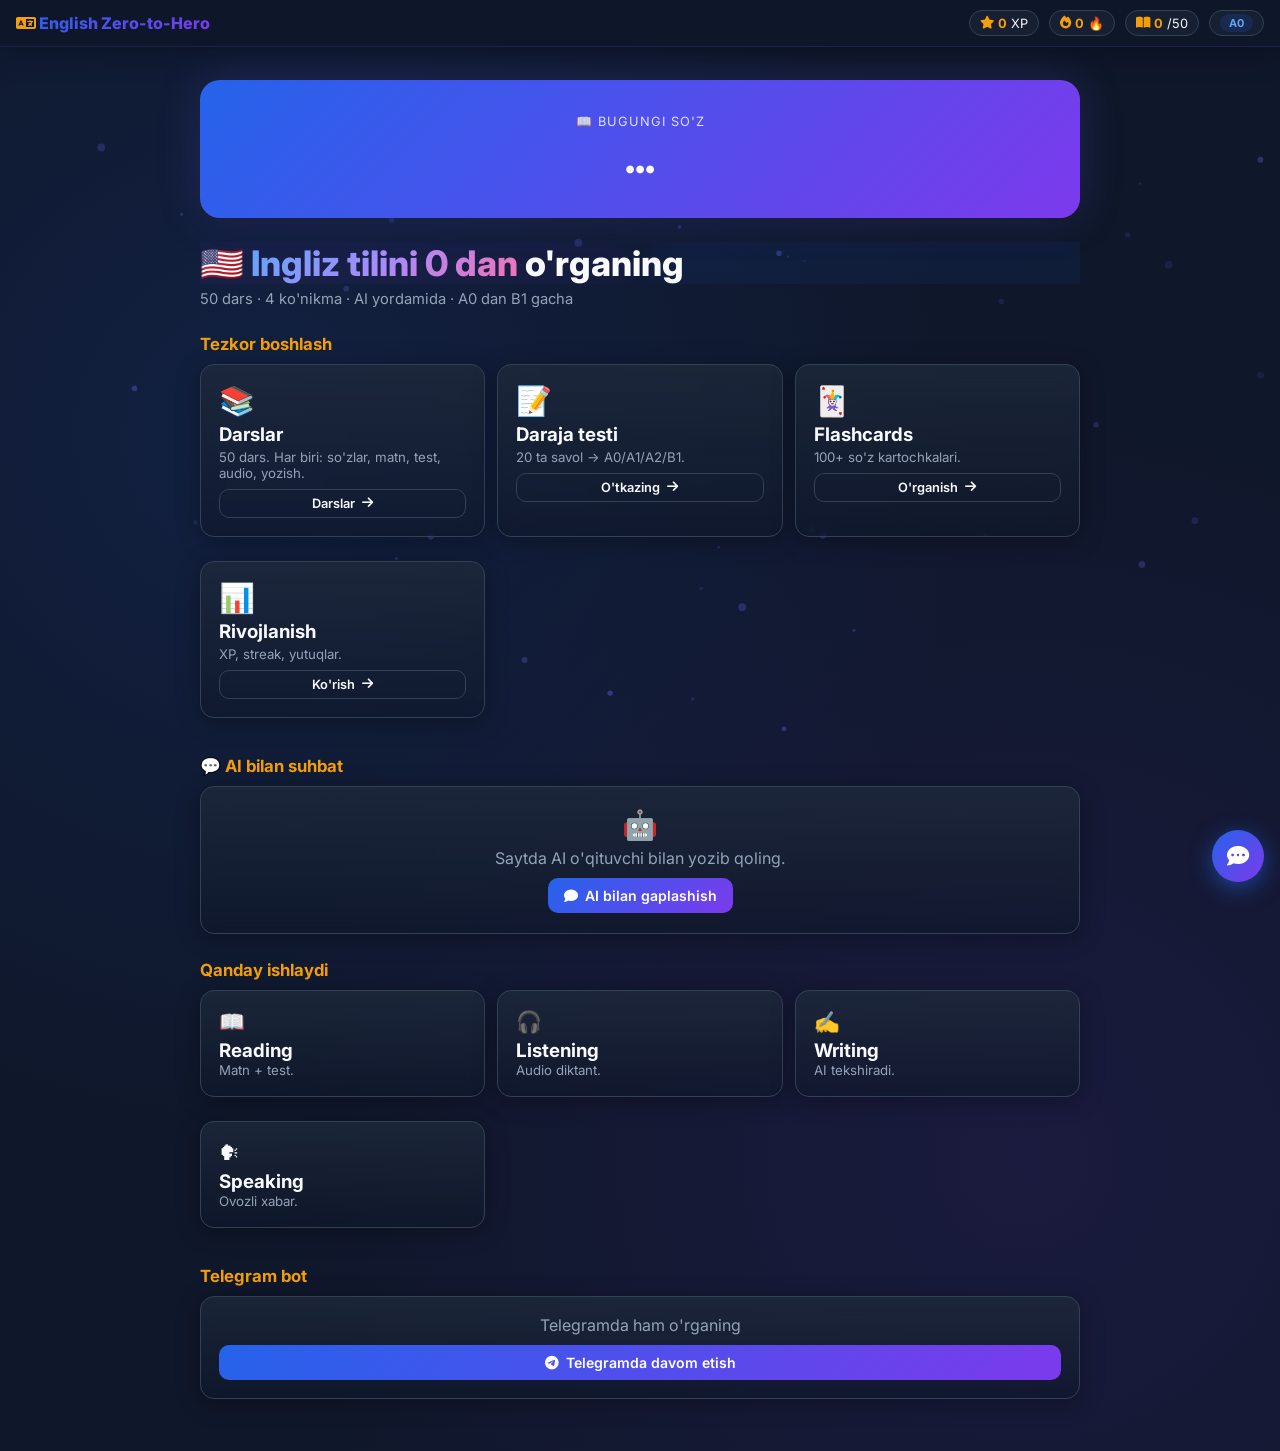
==== commit 178674b5: "Fix ugly button focus outlines - add proper focus styles - Remove browser default focus outlines on " ====
--- a/website/index.html
+++ b/website/index.html
@@ -17,8 +17,8 @@
 .cd{background:linear-gradient(180deg,rgba(30,41,59,.8),rgba(15,23,42,.6));border:1px solid var(--bd);border-radius:14px;padding:18px;margin-bottom:12px;transition:.25s;box-shadow:var(--sh)}.cd:hover{border-color:rgba(37,99,235,.35)}.cg{display:grid;grid-template-columns:repeat(auto-fill,minmax(220px,1fr));gap:12px}
 .cd.locked{opacity:.5;pointer-events:none;filter:grayscale(.4)}.cd.locked:hover{transform:none;border-color:var(--bd)}
 .bg{display:inline-block;padding:2px 9px;border-radius:99px;font-size:.68rem;font-weight:700}.b-a0{background:rgba(37,99,235,.16);color:#60a5fa}.b-a1{background:rgba(16,185,129,.16);color:#34d399}.b-a2{background:rgba(245,158,11,.16);color:#fbbf24}.b-b1{background:rgba(236,72,153,.16);color:#f472b6}
-.tabs{display:flex;gap:6px;flex-wrap:wrap;margin-bottom:18px}.tab{padding:7px 14px;border-radius:99px;background:rgba(255,255,255,.04);border:1.5px solid var(--bd);color:var(--tx);font-weight:600;font-size:.82rem;cursor:pointer;transition:.2s;font-family:'Inter',sans-serif}.tab:hover{border-color:var(--pri)}.tab.ac{background:rgba(37,99,235,.16);border-color:var(--pri);color:#fff}
-.qo{padding:12px 14px;background:rgba(255,255,255,.04);border:1.5px solid var(--bd);border-radius:10px;cursor:pointer;transition:.2s;font-size:.9rem}.qo:hover{border-color:var(--pri);background:rgba(37,99,235,.1)}.qo.ok{border-color:var(--ok);background:rgba(16,185,129,.18)}.qo.no{border-color:var(--err);background:rgba(239,68,68,.18)}.qo.ds{pointer-events:none;opacity:.5}.qos{display:grid;gap:8px;margin-top:10px}.qq{font-size:1.02rem;font-weight:700;margin:12px 0 4px}
+.tabs{display:flex;gap:6px;flex-wrap:wrap;margin-bottom:18px}.tab{padding:7px 14px;border-radius:99px;background:rgba(255,255,255,.04);border:1.5px solid var(--bd);color:var(--tx);font-weight:600;font-size:.82rem;cursor:pointer;transition:.2s;font-family:'Inter',sans-serif}.tab:hover{border-color:var(--pri);transform:translateY(-1px)}.tab.ac{background:rgba(37,99,235,.16);border-color:var(--pri);color:#fff;box-shadow:0 2px 8px rgba(37,99,235,.2)}
+.qo{padding:12px 14px;background:rgba(255,255,255,.04);border:1.5px solid var(--bd);border-radius:10px;cursor:pointer;transition:all .2s ease;font-size:.9rem;outline:none}.qo:hover{border-color:var(--pri);background:rgba(37,99,235,.1)}.qo.ok{border-color:var(--ok);background:rgba(16,185,129,.18)}.qo.no{border-color:var(--err);background:rgba(239,68,68,.18)}.qo.ds{pointer-events:none;opacity:.5}.qos{display:grid;gap:8px;margin-top:10px}.qq{font-size:1.02rem;font-weight:700;margin:12px 0 4px}
 .fcw{display:flex;justify-content:center;margin:16px 0;perspective:1000px}.fc{width:100%;max-width:310px;height:200px;cursor:pointer;user-select:none}.fci{position:relative;width:100%;height:100%;transition:transform .5s;transform-style:preserve-3d}.fc.flp .fci{transform:rotateY(180deg)}.fcf,.fcb{position:absolute;inset:0;backface-visibility:hidden;border-radius:14px;display:flex;flex-direction:column;align-items:center;justify-content:center;padding:18px;text-align:center}.fcf{background:var(--grad)}.fcb{background:var(--bg2);border:1.5px solid var(--pri);transform:rotateY(180deg)}.fcw2{font-size:1.8rem;font-weight:800}.fcm{font-size:1.2rem;color:var(--tx2);margin-top:5px}.fce{font-size:.82rem;color:rgba(255,255,255,.7);margin-top:10px;font-style:italic}.fch{font-size:.78rem;color:rgba(255,255,255,.6);margin-top:12px}
 .pg2{display:grid;grid-template-columns:repeat(auto-fit,minmax(120px,1fr));gap:10px;margin-bottom:18px}.pb{text-align:center;padding:16px 8px;background:rgba(255,255,255,.03);border:1px solid var(--bd);border-radius:12px}.pb .n{font-size:1.9rem;font-weight:800;background:var(--grad);-webkit-background-clip:text;-webkit-text-fill-color:transparent}.pb .l{color:var(--tx2);font-size:.78rem;margin-top:3px}
 .prr{width:100%;height:7px;background:rgba(255,255,255,.08);border-radius:20px;overflow:hidden;margin:6px 0}.prf{height:100%;background:var(--grad);border-radius:20px;transition:width .4s}
@@ -86,6 +86,16 @@
 .stagger-2{animation-delay:.2s}
 .stagger-3{animation-delay:.3s}
 .stagger-4{animation-delay:.4s}
+
+
+.btn:focus,.qo:focus,.tab:focus,.spk-btn:focus,.spk-mic:focus,.rec-btn:focus,.fab:focus,.cd:focus,.lesson-card:focus{outline:none;box-shadow:0 0 0 2px var(--bg),0 0 0 4px var(--pri)}
+.btn:focus-visible,.qo:focus-visible,.tab:focus-visible{outline:2px solid var(--pri);outline-offset:2px}
+.btn:active,.bp:active{transform:scale(.97)!important;box-shadow:none!important}
+.qo:active{transform:scale(.98)}
+.tab:active{transform:scale(.95)}
+.cd:focus{outline:none}
+button:focus{outline:none}
+a:focus{outline:2px solid var(--pri);outline-offset:2px;border-radius:4px}
 
 @media(max-width:640px){.tp .sts{gap:6px}.tp .st{font-size:.7rem;padding:2px 7px}.cb{width:290px;height:370px}.wod .wd{font-size:1.9rem}.cg{grid-template-columns:1fr}}
 </style>
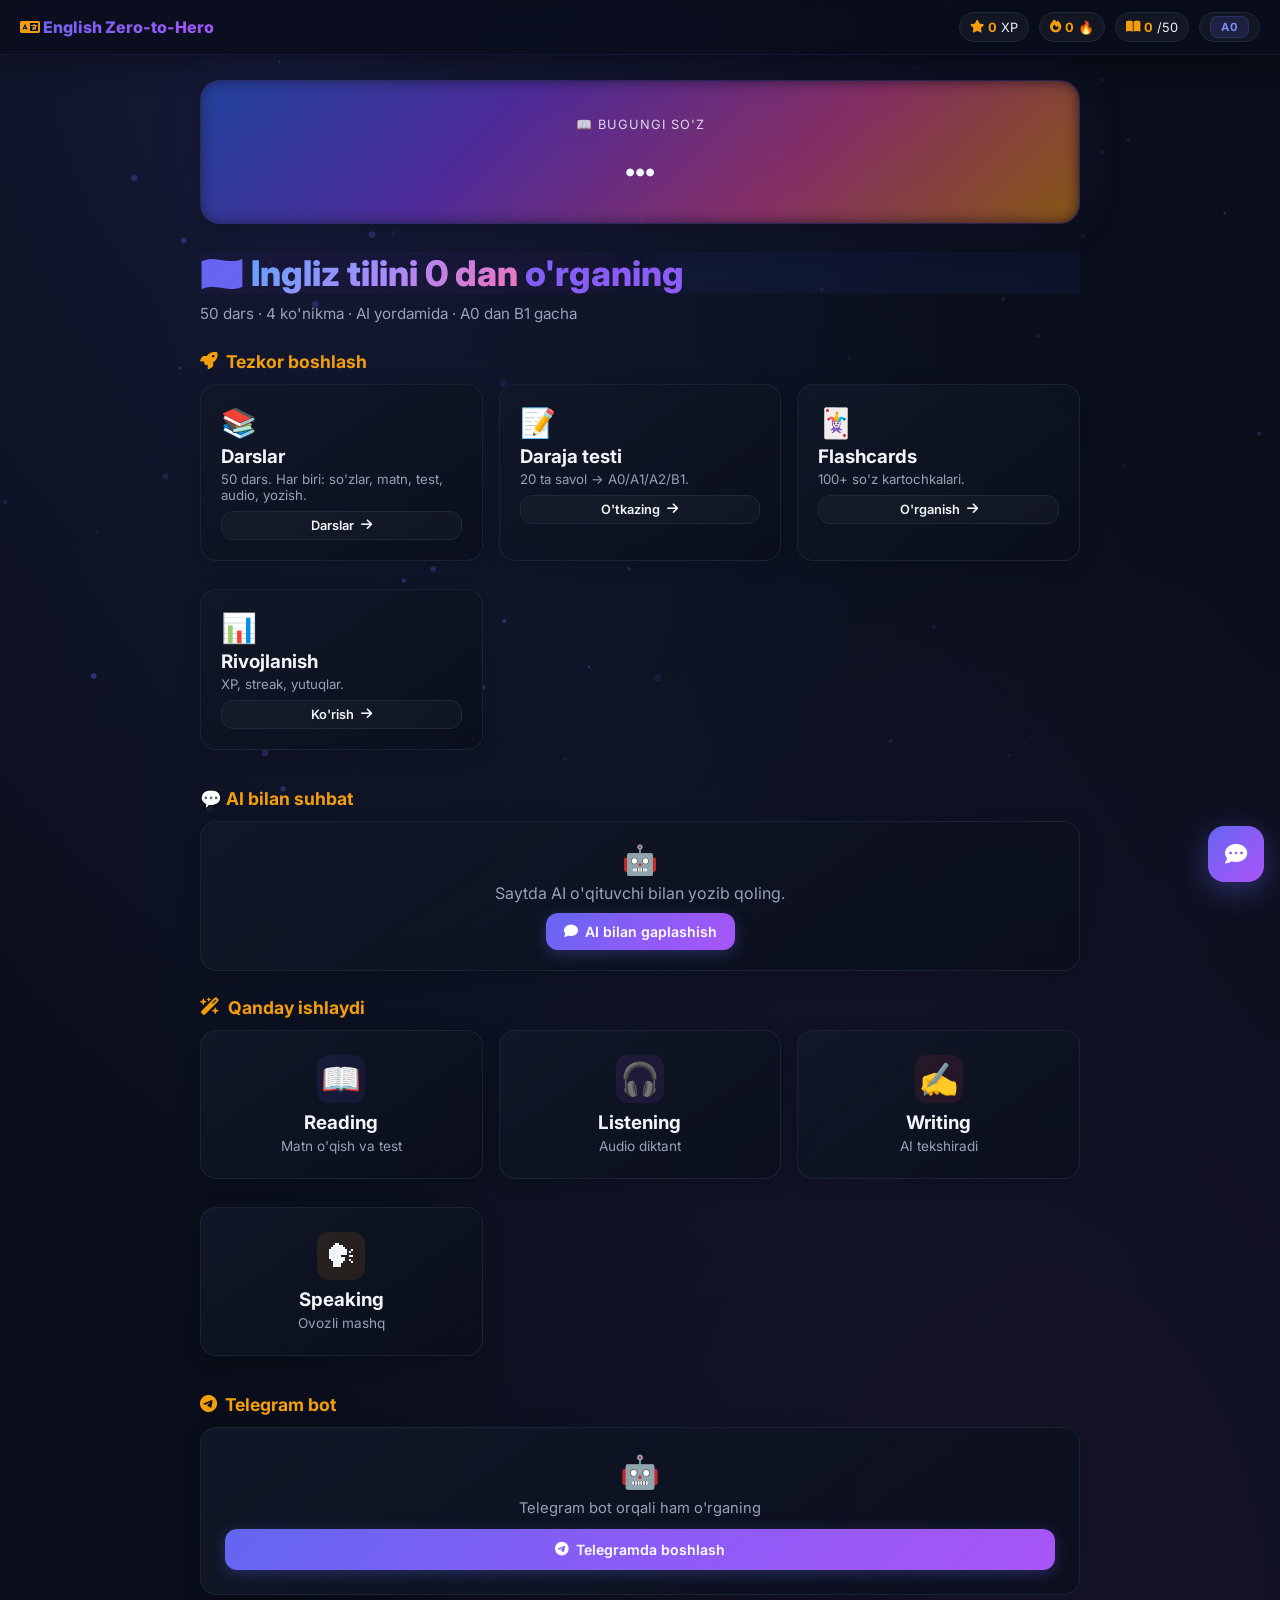
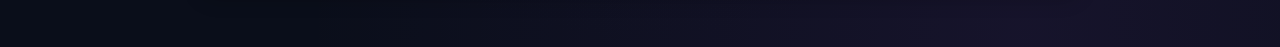
==== commit 72dfe45f: "Complete design overhaul - premium dark theme with particles Visual improvements: - Richer color pal" ====
--- a/website/index.html
+++ b/website/index.html
@@ -7,31 +7,31 @@
 <link href="https://fonts.googleapis.com/css2?family=Inter:wght@300;400;500;600;700;800;900&display=swap" rel="stylesheet">
 <link rel="stylesheet" href="https://cdnjs.cloudflare.com/ajax/libs/font-awesome/6.5.0/css/all.min.css">
 <style>
-:root{--pri:#2563eb;--acc:#f59e0b;--bg:#0f172a;--bg2:#1e293b;--tx:#f8fafc;--tx2:#94a3b8;--bd:#334155;--ok:#10b981;--err:#ef4444;--grad:linear-gradient(135deg,#2563eb,#7c3aed);--sh:0 4px 24px rgba(0,0,0,.3)}
-*{margin:0;padding:0;box-sizing:border-box}html{scroll-behavior:smooth}body{font-family:'Inter',sans-serif;background:var(--bg);color:var(--tx);min-height:100vh;background-image:radial-gradient(circle at 20% 30%,rgba(37,99,235,.12) 0%,transparent 50%),radial-gradient(circle at 80% 80%,rgba(124,58,237,.1) 0%,transparent 50%)}
-.tp{position:fixed;top:0;left:0;right:0;z-index:100;background:rgba(15,23,42,.92);backdrop-filter:blur(20px);border-bottom:1px solid rgba(99,102,241,.15);padding:10px 16px;display:flex;align-items:center;gap:14px;box-shadow:0 4px 30px rgba(0,0,0,.3)}.tp .br{font-weight:800;font-size:1rem;background:var(--grad);-webkit-background-clip:text;-webkit-text-fill-color:transparent}.tp .sts{display:flex;gap:10px;margin-left:auto;flex-wrap:wrap}.tp .st{display:flex;align-items:center;gap:4px;font-size:.8rem;padding:3px 10px;border-radius:99px;background:rgba(255,255,255,.04);border:1px solid var(--bd)}.tp .st i{color:var(--acc)}.tp .st b{color:var(--acc)}
+:root{--pri:#6366f1;--acc:#f59e0b;--bg:#0a0e1a;--bg2:#111827;--tx:#f1f5f9;--tx2:#94a3b8;--bd:#1e293b;--ok:#10b981;--err:#ef4444;--grad:linear-gradient(135deg,#6366f1,#8b5cf6,#a855f7);--grad2:linear-gradient(135deg,#f59e0b,#f97316);--sh:0 4px 24px rgba(0,0,0,.4);--glass:rgba(17,24,39,.7);--glow:0 0 30px rgba(99,102,241,.15)}
+*{margin:0;padding:0;box-sizing:border-box}html{scroll-behavior:smooth}body{font-family:'Inter',sans-serif;background:var(--bg);color:var(--tx);min-height:100vh;background-image:radial-gradient(ellipse at 20% 0%,rgba(99,102,241,.12) 0%,transparent 50%),radial-gradient(ellipse at 80% 100%,rgba(168,85,247,.08) 0%,transparent 50%),radial-gradient(ellipse at 50% 50%,rgba(15,23,42,.5) 0%,transparent 70%);overflow-x:hidden}
+.tp{position:fixed;top:0;left:0;right:0;z-index:100;background:rgba(10,14,26,.85);backdrop-filter:blur(24px) saturate(180%);border-bottom:1px solid rgba(99,102,241,.12);padding:12px 20px;display:flex;align-items:center;gap:16px;box-shadow:0 4px 30px rgba(0,0,0,.4)}.tp .br{font-weight:800;font-size:1rem;background:var(--grad);-webkit-background-clip:text;-webkit-text-fill-color:transparent}.tp .sts{display:flex;gap:10px;margin-left:auto;flex-wrap:wrap}.tp .st{display:flex;align-items:center;gap:4px;font-size:.8rem;padding:3px 10px;border-radius:99px;background:rgba(255,255,255,.04);border:1px solid var(--bd)}.tp .st i{color:var(--acc)}.tp .st b{color:var(--acc)}
 .pg{display:none;padding:80px 20px 40px;max-width:920px;margin:0 auto;min-height:100vh}.pg.a{display:block;animation:fu .35s ease-out}@keyframes fu{from{opacity:0;transform:translateY(14px)}to{opacity:1;transform:translateY(0)}}
-.pt{font-size:1.7rem;font-weight:800;margin-bottom:6px}.ps{color:var(--tx2);margin-bottom:22px;font-size:.92rem}.st2{font-size:1.05rem;font-weight:700;margin:26px 0 10px;color:var(--acc)}
-.btn{display:inline-flex;align-items:center;gap:7px;padding:9px 16px;border-radius:10px;font-weight:600;text-decoration:none;border:none;cursor:pointer;transition:.2s;font-size:.88rem;font-family:'Inter',sans-serif;white-space:nowrap}
-.bp{background:var(--grad);color:#fff}.bp:hover{transform:translateY(-2px);box-shadow:0 6px 20px rgba(37,99,235,.45)}.bo{background:transparent;color:var(--tx);border:1.5px solid var(--bd)}.bo:hover{border-color:var(--pri)}.bs{padding:6px 11px;font-size:.8rem}
-.cd{background:linear-gradient(180deg,rgba(30,41,59,.8),rgba(15,23,42,.6));border:1px solid var(--bd);border-radius:14px;padding:18px;margin-bottom:12px;transition:.25s;box-shadow:var(--sh)}.cd:hover{border-color:rgba(37,99,235,.35)}.cg{display:grid;grid-template-columns:repeat(auto-fill,minmax(220px,1fr));gap:12px}
+.pt{font-size:1.8rem;font-weight:800;margin-bottom:8px;background:var(--grad);-webkit-background-clip:text;-webkit-text-fill-color:transparent;background-clip:text}.ps{color:var(--tx2);margin-bottom:24px;font-size:.95rem;line-height:1.6}.st2{font-size:1.1rem;font-weight:700;margin:28px 0 12px;color:var(--acc);display:flex;align-items:center;gap:8px}
+.btn{display:inline-flex;align-items:center;gap:7px;padding:10px 18px;border-radius:12px;font-weight:600;text-decoration:none;border:none;cursor:pointer;transition:all .25s cubic-bezier(.4,0,.2,1);font-size:.88rem;font-family:'Inter',sans-serif;white-space:nowrap;position:relative;overflow:hidden}
+.bp{background:var(--grad);color:#fff;box-shadow:0 4px 15px rgba(99,102,241,.3)}.bp:hover{transform:translateY(-3px);box-shadow:0 8px 25px rgba(99,102,241,.45);filter:brightness(1.1)}.bo{background:rgba(255,255,255,.03);color:var(--tx);border:1.5px solid var(--bd);backdrop-filter:blur(4px)}.bo:hover{border-color:var(--pri);background:rgba(99,102,241,.08);transform:translateY(-1px)}.bs{padding:6px 11px;font-size:.8rem}
+.cd{background:linear-gradient(145deg,rgba(17,24,39,.95),rgba(10,14,26,.8));border:1px solid rgba(30,41,59,.8);border-radius:16px;padding:20px;margin-bottom:12px;transition:all .3s cubic-bezier(.4,0,.2,1);box-shadow:0 4px 20px rgba(0,0,0,.2);backdrop-filter:blur(10px)}.cd:hover{border-color:rgba(99,102,241,.3);box-shadow:0 8px 32px rgba(99,102,241,.1);transform:translateY(-2px)}.cg{display:grid;grid-template-columns:repeat(auto-fill,minmax(240px,1fr));gap:16px}
 .cd.locked{opacity:.5;pointer-events:none;filter:grayscale(.4)}.cd.locked:hover{transform:none;border-color:var(--bd)}
-.bg{display:inline-block;padding:2px 9px;border-radius:99px;font-size:.68rem;font-weight:700}.b-a0{background:rgba(37,99,235,.16);color:#60a5fa}.b-a1{background:rgba(16,185,129,.16);color:#34d399}.b-a2{background:rgba(245,158,11,.16);color:#fbbf24}.b-b1{background:rgba(236,72,153,.16);color:#f472b6}
-.tabs{display:flex;gap:6px;flex-wrap:wrap;margin-bottom:18px}.tab{padding:7px 14px;border-radius:99px;background:rgba(255,255,255,.04);border:1.5px solid var(--bd);color:var(--tx);font-weight:600;font-size:.82rem;cursor:pointer;transition:.2s;font-family:'Inter',sans-serif}.tab:hover{border-color:var(--pri);transform:translateY(-1px)}.tab.ac{background:rgba(37,99,235,.16);border-color:var(--pri);color:#fff;box-shadow:0 2px 8px rgba(37,99,235,.2)}
-.qo{padding:12px 14px;background:rgba(255,255,255,.04);border:1.5px solid var(--bd);border-radius:10px;cursor:pointer;transition:all .2s ease;font-size:.9rem;outline:none}.qo:hover{border-color:var(--pri);background:rgba(37,99,235,.1)}.qo.ok{border-color:var(--ok);background:rgba(16,185,129,.18)}.qo.no{border-color:var(--err);background:rgba(239,68,68,.18)}.qo.ds{pointer-events:none;opacity:.5}.qos{display:grid;gap:8px;margin-top:10px}.qq{font-size:1.02rem;font-weight:700;margin:12px 0 4px}
+.bg{display:inline-flex;align-items:center;padding:3px 10px;border-radius:8px;font-size:.7rem;font-weight:700;letter-spacing:.3px}.b-a0{background:rgba(99,102,241,.15);color:#818cf8;border:1px solid rgba(99,102,241,.2)}.b-a1{background:rgba(16,185,129,.12);color:#34d399;border:1px solid rgba(16,185,129,.2)}.b-a2{background:rgba(245,158,11,.12);color:#fbbf24;border:1px solid rgba(245,158,11,.2)}.b-b1{background:rgba(236,72,153,.12);color:#f472b6;border:1px solid rgba(236,72,153,.2)}.b-b2{background:rgba(168,85,247,.12);color:#c084fc;border:1px solid rgba(168,85,247,.2)}.b-c1{background:rgba(244,63,94,.12);color:#fb7185;border:1px solid rgba(244,63,94,.2)}
+.tabs{display:flex;gap:8px;flex-wrap:wrap;margin-bottom:20px}.tab{padding:8px 16px;border-radius:10px;background:rgba(255,255,255,.03);border:1px solid var(--bd);color:var(--tx2);font-weight:600;font-size:.82rem;cursor:pointer;transition:all .25s ease;font-family:'Inter',sans-serif}.tab:hover{border-color:rgba(99,102,241,.4);color:var(--tx);background:rgba(99,102,241,.06)}.tab.ac{background:rgba(99,102,241,.12);border-color:var(--pri);color:#fff;box-shadow:0 2px 12px rgba(99,102,241,.2)}
+.qo{padding:14px 16px;background:rgba(255,255,255,.03);border:1px solid rgba(30,41,59,.8);border-radius:12px;cursor:pointer;transition:all .25s ease;font-size:.9rem;outline:none;position:relative;overflow:hidden}.qo:hover{border-color:rgba(99,102,241,.4);background:rgba(99,102,241,.06);transform:translateX(4px)}.qo.ok{border-color:var(--ok)!important;background:rgba(16,185,129,.1)!important;box-shadow:0 0 20px rgba(16,185,129,.1)}.qo.no{border-color:var(--err)!important;background:rgba(239,68,68,.1)!important}.qo.ds{pointer-events:none;opacity:.4;transform:none}.qos{display:grid;gap:10px;margin-top:12px}.qq{font-size:1.05rem;font-weight:700;margin:14px 0 6px;color:var(--tx)}
 .fcw{display:flex;justify-content:center;margin:16px 0;perspective:1000px}.fc{width:100%;max-width:310px;height:200px;cursor:pointer;user-select:none}.fci{position:relative;width:100%;height:100%;transition:transform .5s;transform-style:preserve-3d}.fc.flp .fci{transform:rotateY(180deg)}.fcf,.fcb{position:absolute;inset:0;backface-visibility:hidden;border-radius:14px;display:flex;flex-direction:column;align-items:center;justify-content:center;padding:18px;text-align:center}.fcf{background:var(--grad)}.fcb{background:var(--bg2);border:1.5px solid var(--pri);transform:rotateY(180deg)}.fcw2{font-size:1.8rem;font-weight:800}.fcm{font-size:1.2rem;color:var(--tx2);margin-top:5px}.fce{font-size:.82rem;color:rgba(255,255,255,.7);margin-top:10px;font-style:italic}.fch{font-size:.78rem;color:rgba(255,255,255,.6);margin-top:12px}
-.pg2{display:grid;grid-template-columns:repeat(auto-fit,minmax(120px,1fr));gap:10px;margin-bottom:18px}.pb{text-align:center;padding:16px 8px;background:rgba(255,255,255,.03);border:1px solid var(--bd);border-radius:12px}.pb .n{font-size:1.9rem;font-weight:800;background:var(--grad);-webkit-background-clip:text;-webkit-text-fill-color:transparent}.pb .l{color:var(--tx2);font-size:.78rem;margin-top:3px}
-.prr{width:100%;height:7px;background:rgba(255,255,255,.08);border-radius:20px;overflow:hidden;margin:6px 0}.prf{height:100%;background:var(--grad);border-radius:20px;transition:width .4s}
-.ach{display:flex;align-items:center;gap:12px;padding:10px 12px;background:rgba(255,255,255,.03);border:1px solid var(--bd);border-radius:10px;margin-bottom:7px}.ach .ic{font-size:1.5rem}.ach .nm{font-weight:700}.ach .ds{color:var(--tx2);font-size:.8rem}.ach.lk .ic{opacity:.4;filter:grayscale(1)}
-.wod{background:var(--grad);border-radius:20px;padding:30px 20px;text-align:center;margin-bottom:24px;box-shadow:0 0 40px rgba(99,102,241,.25),var(--sh);position:relative;overflow:hidden}.wod .lb{font-size:.8rem;opacity:.85;letter-spacing:1px;text-transform:uppercase}.wod .wd{font-size:2.4rem;font-weight:900;margin:6px 0 3px}.wod .mn{font-size:1rem;opacity:.9}.wod .ex{font-style:italic;opacity:.75;margin-top:6px;display:block}
-.inp{width:100%;padding:10px 12px;border-radius:10px;border:1.5px solid var(--bd);background:rgba(255,255,255,.04);color:var(--tx);font-family:'Inter',sans-serif;font-size:.9rem;outline:none}.inp:focus{border-color:var(--pri)}textarea.inp{resize:vertical;min-height:60px}
-.fab{position:fixed;right:16px;bottom:18px;z-index:200;width:52px;height:52px;border-radius:50%;background:var(--grad);color:#fff;border:none;box-shadow:0 6px 22px rgba(37,99,235,.55);cursor:pointer;font-size:1.4rem;display:flex;align-items:center;justify-content:center;transition:.2s}.fab:hover{transform:scale(1.08)}.fab.ac{background:linear-gradient(135deg,#ec4899,#a855f7)}
-.cb{position:fixed;right:16px;bottom:76px;width:330px;max-width:calc(100% - 36px);height:440px;background:var(--bg2);border:1px solid var(--bd);border-radius:16px;box-shadow:0 10px 36px rgba(0,0,0,.5);display:none;flex-direction:column;z-index:300;overflow:hidden}.cb.op{display:flex;animation:fu .22s ease-out}.cbh{padding:12px 14px;border-bottom:1px solid var(--bd);display:flex;align-items:center;justify-content:space-between;background:rgba(255,255,255,.02)}.cbh .nm{font-weight:700;display:flex;align-items:center;gap:7px}.cbh .nm i{color:var(--acc)}.cbh .cls{background:none;border:none;color:var(--tx2);cursor:pointer;font-size:1.1rem;padding:3px 6px}
+.pg2{display:grid;grid-template-columns:repeat(auto-fit,minmax(130px,1fr));gap:12px;margin-bottom:20px}.pb{text-align:center;padding:18px 10px;background:rgba(99,102,241,.04);border:1px solid rgba(30,41,59,.8);border-radius:14px;transition:all .3s ease}.pb:hover{border-color:rgba(99,102,241,.3);transform:translateY(-2px)}.pb .n{font-size:2rem;font-weight:800;background:var(--grad);-webkit-background-clip:text;-webkit-text-fill-color:transparent}.pb .l{color:var(--tx2);font-size:.8rem;margin-top:4px}
+.prr{width:100%;height:8px;background:rgba(255,255,255,.06);border-radius:20px;overflow:hidden;margin:8px 0}.prf{height:100%;background:var(--grad);border-radius:20px;transition:width .6s cubic-bezier(.4,0,.2,1);box-shadow:0 0 10px rgba(99,102,241,.3)}
+.ach{display:flex;align-items:center;gap:14px;padding:12px 14px;background:rgba(99,102,241,.03);border:1px solid rgba(30,41,59,.8);border-radius:12px;margin-bottom:8px;transition:all .3s ease}.ach:hover{border-color:rgba(99,102,241,.2);transform:translateX(4px)}.ach .ic{font-size:1.6rem}.ach .nm{font-weight:700;font-size:.92rem}.ach .ds{color:var(--tx2);font-size:.82rem}.ach.lk .ic{opacity:.3;filter:grayscale(1)}
+.wod{background:linear-gradient(135deg,rgba(99,102,241,.15),rgba(168,85,247,.1),rgba(244,63,94,.08));border:1px solid rgba(99,102,241,.2);border-radius:20px;padding:32px 24px;text-align:center;margin-bottom:28px;box-shadow:0 0 50px rgba(99,102,241,.1),var(--sh);position:relative;overflow:hidden;backdrop-filter:blur(10px)}.wod .lb{font-size:.8rem;opacity:.85;letter-spacing:1px;text-transform:uppercase}.wod .wd{font-size:2.4rem;font-weight:900;margin:6px 0 3px}.wod .mn{font-size:1rem;opacity:.9}.wod .ex{font-style:italic;opacity:.75;margin-top:6px;display:block}
+.inp{width:100%;padding:12px 14px;border-radius:12px;border:1px solid rgba(30,41,59,.8);background:rgba(255,255,255,.03);color:var(--tx);font-family:'Inter',sans-serif;font-size:.9rem;outline:none;transition:all .25s ease;backdrop-filter:blur(4px)}.inp:focus{border-color:var(--pri);box-shadow:0 0 0 3px rgba(99,102,241,.1);background:rgba(255,255,255,.05)}textarea.inp{resize:vertical;min-height:80px;line-height:1.5}
+.fab{position:fixed;right:16px;bottom:18px;z-index:200;width:56px;height:56px;border-radius:16px;background:var(--grad);color:#fff;border:none;box-shadow:0 8px 30px rgba(99,102,241,.4);cursor:pointer;font-size:1.4rem;display:flex;align-items:center;justify-content:center;transition:all .3s cubic-bezier(.4,0,.2,1)}.fab:hover{transform:scale(1.05) translateY(-2px);box-shadow:0 12px 40px rgba(99,102,241,.5)}.fab.ac{background:linear-gradient(135deg,#ec4899,#a855f7);border-radius:50%}
+.cb{position:fixed;right:16px;bottom:76px;width:340px;max-width:calc(100% - 36px);height:460px;background:rgba(10,14,26,.95);border:1px solid rgba(30,41,59,.8);border-radius:20px;box-shadow:0 20px 60px rgba(0,0,0,.6);display:none;flex-direction:column;z-index:300;overflow:hidden;backdrop-filter:blur(24px)}.cb.op{display:flex;animation:fu .22s ease-out}.cbh{padding:14px 16px;border-bottom:1px solid rgba(30,41,59,.6);display:flex;align-items:center;justify-content:space-between;background:rgba(99,102,241,.03)}.cbh .nm{font-weight:700;display:flex;align-items:center;gap:7px}.cbh .nm i{color:var(--acc)}.cbh .cls{background:none;border:none;color:var(--tx2);cursor:pointer;font-size:1.1rem;padding:3px 6px}
 .cbb{flex:1;overflow-y:auto;padding:12px;display:flex;flex-direction:column;gap:8px}.cbb::-webkit-scrollbar{width:4px}.cbb::-webkit-scrollbar-thumb{background:var(--bd);border-radius:10px}
 .msg{padding:10px 14px;border-radius:14px;max-width:85%;font-size:.88rem;line-height:1.5;animation:mi .2s ease-out;backdrop-filter:blur(4px)}@keyframes mi{from{opacity:0;transform:translateY(5px)}to{opacity:1;transform:translateY(0)}}.msg.b{align-self:flex-start;background:linear-gradient(135deg,rgba(99,102,241,.08),rgba(168,85,247,.06));border:1px solid rgba(99,102,241,.15);border-top-left-radius:4px}.msg.u{align-self:flex-end;background:var(--grad);color:#fff;border-top-right-radius:4px;box-shadow:0 4px 12px rgba(37,99,235,.3)}
 .cbf{padding:8px 10px;border-top:1px solid var(--bd);display:flex;gap:7px;background:rgba(15,23,42,.5)}.cbf input{flex:1;padding:9px 11px;border-radius:9px;border:1px solid var(--bd);background:rgba(255,255,255,.05);color:var(--tx);font-family:'Inter',sans-serif;font-size:.87rem;outline:none}.cbf input:focus{border-color:var(--pri)}.cbf button{padding:9px 11px;border-radius:9px;background:var(--grad);color:#fff;border:none;cursor:pointer;font-weight:700}
-.vl{display:grid;grid-template-columns:repeat(auto-fill,minmax(140px,1fr));gap:6px;margin:8px 0}.vi{padding:7px 10px;background:rgba(255,255,255,.03);border:1px solid var(--bd);border-radius:8px;font-size:.82rem;transition:.2s}.vi:hover{border-color:var(--pri)}.vi b{color:var(--acc);display:block;margin-bottom:2px}
-.gt{background:rgba(37,99,235,.08);border:1px solid rgba(37,99,235,.2);border-radius:10px;padding:12px 14px;margin:10px 0;font-size:.87rem;line-height:1.5}.gt b{color:var(--acc)}
+.vl{display:grid;grid-template-columns:repeat(auto-fill,minmax(160px,1fr));gap:8px;margin:10px 0}.vi{padding:10px 12px;background:rgba(99,102,241,.03);border:1px solid rgba(30,41,59,.8);border-radius:10px;font-size:.84rem;transition:all .25s ease}.vi:hover{border-color:rgba(99,102,241,.3);background:rgba(99,102,241,.06);transform:translateY(-1px)}.vi b{color:var(--acc);display:block;margin-bottom:3px;font-size:.88rem}
+.gt{background:rgba(99,102,241,.06);border:1px solid rgba(99,102,241,.15);border-radius:12px;padding:14px 16px;margin:12px 0;font-size:.88rem;line-height:1.6;backdrop-filter:blur(4px)}.gt b{color:var(--acc)}
 .lk-icon{position:absolute;top:10px;right:10px;font-size:1rem;opacity:.7}
 .prog-mini{display:flex;gap:4px;margin-top:6px}.prog-dot{width:8px;height:8px;border-radius:50%;background:var(--bd)}.prog-dot.filled{background:var(--ok)}
 .spk-btn{display:inline-flex;align-items:center;justify-content:center;width:22px;height:22px;border-radius:50%;background:rgba(37,99,235,.15);border:1px solid rgba(37,99,235,.3);color:var(--pri);cursor:pointer;font-size:.65rem;transition:.2s;margin-left:4px;vertical-align:middle;flex-shrink:0}.spk-btn:hover{background:var(--pri);color:#fff;transform:scale(1.15)}.spk-btn.playing{background:var(--ok);color:#fff;border-color:var(--ok);animation:pulse .8s infinite}@keyframes pulse{0%,100%{box-shadow:0 0 0 0 rgba(16,185,129,.4)}50%{box-shadow:0 0 0 6px rgba(16,185,129,0)}}
@@ -97,7 +97,7 @@
 button:focus{outline:none}
 a:focus{outline:2px solid var(--pri);outline-offset:2px;border-radius:4px}
 
-@media(max-width:640px){.tp .sts{gap:6px}.tp .st{font-size:.7rem;padding:2px 7px}.cb{width:290px;height:370px}.wod .wd{font-size:1.9rem}.cg{grid-template-columns:1fr}}
+@media(max-width:640px){.tp{padding:8px 12px;gap:8px}.tp .sts{gap:6px}.tp .st{font-size:.7rem;padding:2px 8px}.tp .br{font-size:.85rem}.cb{width:calc(100% - 24px);right:12px;bottom:70px;height:400px;border-radius:16px}.wod .wd{font-size:1.8rem}.wod{padding:24px 16px}.cg{grid-template-columns:1fr}.pg{padding:70px 14px 30px}.pt{font-size:1.4rem}.cd{padding:16px}.fab{width:48px;height:48px;font-size:1.2rem;right:12px;bottom:12px;border-radius:14px}.vl{grid-template-columns:repeat(auto-fill,minmax(130px,1fr))}.pg2{grid-template-columns:repeat(2,1fr)}}
 </style>
 
 <canvas id="particleCanvas" style="position:fixed;top:0;left:0;width:100%;height:100%;z-index:-1;pointer-events:none"></canvas>
@@ -113,6 +113,18 @@
 draw();
 })();
 </script>
+<canvas id="pcv" style="position:fixed;top:0;left:0;width:100%;height:100%;z-index:-1;pointer-events:none;opacity:.6"></canvas>
+<script>
+(function(){var cv=document.getElementById('pcv'),cx=cv.getContext('2d'),ps=[];
+function rs(){cv.width=window.innerWidth;cv.height=window.innerHeight}
+rs();window.addEventListener('resize',rs);
+for(var i=0;i<40;i++)ps.push({x:Math.random()*cv.width,y:Math.random()*cv.height,r:Math.random()*2+.5,dx:(Math.random()-.5)*.3,dy:(Math.random()-.5)*.3,o:Math.random()*.25+.05,c:['99,102,241','168,85,247','236,72,153'][Math.floor(Math.random()*3)]});
+function draw(){cx.clearRect(0,0,cv.width,cv.height);
+ps.forEach(function(p){cx.beginPath();cx.arc(p.x,p.y,p.r,0,Math.PI*2);cx.fillStyle='rgba('+p.c+','+p.o+')';cx.fill();p.x+=p.dx;p.y+=p.dy;if(p.x<0||p.x>cv.width)p.dx*=-1;if(p.y<0||p.y>cv.height)p.dy*=-1});
+cx.strokeStyle='rgba(99,102,241,.03)';cx.lineWidth=.5;
+for(var i=0;i<ps.length;i++)for(var j=i+1;j<ps.length;j++){var dx=ps[i].x-ps[j].x,dy=ps[i].y-ps[j].y,d=Math.sqrt(dx*dx+dy*dy);if(d<120){cx.beginPath();cx.moveTo(ps[i].x,ps[i].y);cx.lineTo(ps[j].x,ps[j].y);cx.stroke()}}
+requestAnimationFrame(draw)}draw()})();
+</script>
 </head>
 <body>
 <div class="tp"><div class="br"><i class="fa-solid fa-language" style="color:var(--acc);-webkit-text-fill-color:var(--acc)"></i> English Zero-to-Hero</div><div class="sts"><div class="st"><i class="fa-solid fa-star"></i> <b id="sxp">0</b> XP</div><div class="st"><i class="fa-solid fa-fire"></i> <b id="ssk">0</b> 🔥</div><div class="st"><i class="fa-solid fa-book-open"></i> <b id="sdn">0</b>/50</div><div class="st"><span class="bg b-a0" id="slv">A0</span></div></div></div>
@@ -122,17 +134,17 @@
 <div class="pg a" id="p0">
 <div class="wod"><span class="lb">📖 Bugungi so'z</span><div class="wd" id="ww" onclick="speakWord(this.textContent)" style="cursor:pointer" title="Talaffuzni eshiting">...</div><div class="mn" id="wt"></div><span class="ex" id="we"></span></div>
 <h2 class="pt hero-glow" style="font-size:2.2rem;line-height:1.2">🇺🇸 <span class="gradient-text">Ingliz tilini 0 dan</span> o'rganing</h2><p class="ps">50 dars · 4 ko'nikma · AI yordamida · A0 dan B1 gacha</p>
-<div class="st2">Tezkor boshlash</div>
+<div class="st2" style="margin-top:8px"><i class="fa-solid fa-rocket"></i> Tezkor boshlash</div>
 <div class="cg"><div class="cd" onclick="go('p1')" style="cursor:pointer"><div style="font-size:1.8rem;margin-bottom:5px">📚</div><h3 style="margin-bottom:3px">Darslar</h3><p style="color:var(--tx2);font-size:.83rem;margin-bottom:8px">50 dars. Har biri: so'zlar, matn, test, audio, yozish.</p><span class="btn bs bo" style="width:100%;justify-content:center">Darslar <i class="fa-solid fa-arrow-right"></i></span></div>
 <div class="cd" onclick="go('p2')" style="cursor:pointer"><div style="font-size:1.8rem;margin-bottom:5px">📝</div><h3 style="margin-bottom:3px">Daraja testi</h3><p style="color:var(--tx2);font-size:.83rem;margin-bottom:8px">20 ta savol → A0/A1/A2/B1.</p><span class="btn bs bo" style="width:100%;justify-content:center">O'tkazing <i class="fa-solid fa-arrow-right"></i></span></div>
 <div class="cd" onclick="go('p3')" style="cursor:pointer"><div style="font-size:1.8rem;margin-bottom:5px">🃏</div><h3 style="margin-bottom:3px">Flashcards</h3><p style="color:var(--tx2);font-size:.83rem;margin-bottom:8px">100+ so'z kartochkalari.</p><span class="btn bs bo" style="width:100%;justify-content:center">O'rganish <i class="fa-solid fa-arrow-right"></i></span></div>
 <div class="cd" onclick="go('p4')" style="cursor:pointer"><div style="font-size:1.8rem;margin-bottom:5px">📊</div><h3 style="margin-bottom:3px">Rivojlanish</h3><p style="color:var(--tx2);font-size:.83rem;margin-bottom:8px">XP, streak, yutuqlar.</p><span class="btn bs bo" style="width:100%;justify-content:center">Ko'rish <i class="fa-solid fa-arrow-right"></i></span></div></div>
 <div class="st2" style="margin-top:26px">💬 AI bilan suhbat</div>
 <div class="cd" style="text-align:center;padding:20px"><div style="font-size:1.8rem;margin-bottom:6px">🤖</div><p style="color:var(--tx2);margin-bottom:10px">Saytda AI o'qituvchi bilan yozib qoling.</p><button class="btn bp" onclick="tChat();document.getElementById('cinp').focus()"><i class="fa-solid fa-comment"></i> AI bilan gaplashish</button></div>
-<div class="st2" style="margin-top:26px">Qanday ishlaydi</div>
-<div class="cg"><div class="cd"><div style="font-size:1.3rem;margin-bottom:5px">📖</div><h3>Reading</h3><p style="color:var(--tx2);font-size:.83rem">Matn + test.</p></div><div class="cd"><div style="font-size:1.3rem;margin-bottom:5px">🎧</div><h3>Listening</h3><p style="color:var(--tx2);font-size:.83rem">Audio diktant.</p></div><div class="cd"><div style="font-size:1.3rem;margin-bottom:5px">✍️</div><h3>Writing</h3><p style="color:var(--tx2);font-size:.83rem">AI tekshiradi.</p></div><div class="cd"><div style="font-size:1.3rem;margin-bottom:5px">🗣</div><h3>Speaking</h3><p style="color:var(--tx2);font-size:.83rem">Ovozli xabar.</p></div></div>
-<div class="st2" style="margin-top:26px">Telegram bot</div>
-<div class="cd" style="text-align:center;padding:18px"><p style="color:var(--tx2);margin-bottom:10px">Telegramda ham o'rganing</p><a href="https://t.me/" class="btn bp" target="_blank" style="width:100%;justify-content:center"><i class="fa-brands fa-telegram"></i> Telegramda davom etish</a></div></div>
+<div class="st2" style="margin-top:26px"><i class="fa-solid fa-wand-magic-sparkles"></i> Qanday ishlaydi</div>
+<div class="cg"><div class="cd" style="text-align:center;padding:24px 16px"><div style="font-size:2rem;margin-bottom:8px;width:48px;height:48px;border-radius:12px;background:rgba(99,102,241,.1);display:inline-flex;align-items:center;justify-content:center">📖</div><h3 style="margin-bottom:4px">Reading</h3><p style="color:var(--tx2);font-size:.85rem">Matn o'qish va test</p></div><div class="cd" style="text-align:center;padding:24px 16px"><div style="font-size:2rem;margin-bottom:8px;width:48px;height:48px;border-radius:12px;background:rgba(168,85,247,.1);display:inline-flex;align-items:center;justify-content:center">🎧</div><h3 style="margin-bottom:4px">Listening</h3><p style="color:var(--tx2);font-size:.85rem">Audio diktant</p></div><div class="cd" style="text-align:center;padding:24px 16px"><div style="font-size:2rem;margin-bottom:8px;width:48px;height:48px;border-radius:12px;background:rgba(244,63,94,.1);display:inline-flex;align-items:center;justify-content:center">✍️</div><h3 style="margin-bottom:4px">Writing</h3><p style="color:var(--tx2);font-size:.85rem">AI tekshiradi</p></div><div class="cd" style="text-align:center;padding:24px 16px"><div style="font-size:2rem;margin-bottom:8px;width:48px;height:48px;border-radius:12px;background:rgba(245,158,11,.1);display:inline-flex;align-items:center;justify-content:center">🗣</div><h3 style="margin-bottom:4px">Speaking</h3><p style="color:var(--tx2);font-size:.85rem">Ovozli mashq</p></div></div>
+<div class="st2" style="margin-top:26px"><i class="fa-brands fa-telegram"></i> Telegram bot</div>
+<div class="cd" style="text-align:center;padding:24px"><div style="font-size:2rem;margin-bottom:8px">🤖</div><p style="color:var(--tx2);margin-bottom:12px;font-size:.92rem">Telegram bot orqali ham o'rganing</p><a href="https://t.me/" class="btn bp" target="_blank" style="width:100%;justify-content:center;padding:12px"><i class="fa-brands fa-telegram"></i> Telegramda boshlash</a></div></div>
 
 <div class="pg" id="p1"><div style="display:flex;align-items:center;gap:8px;margin-bottom:16px;flex-wrap:wrap"><button class="btn bo bs" onclick="go('p0')"><i class="fa-solid fa-arrow-left"></i> Bosh</button><div class="tabs" id="lt"><button class="tab ac" onclick="fL('all',this)">Barchasi</button><button class="tab" onclick="fL('A0',this)">A0</button><button class="tab" onclick="fL('A1',this)">A1</button><button class="tab" onclick="fL('A2',this)">A2</button><button class="tab" onclick="fL('B1',this)">B1</button><button class="tab" onclick="fL('B2',this)">B2</button><button class="tab" onclick="fL('C1',this)">C1</button></div></div>
 <h2 class="pt">📚 Darslar</h2><p class="ps">Har bir darsni tugatganingizdan keyin keyingisi ochiladi 🔒</p><div id="ll" class="cg"></div></div>
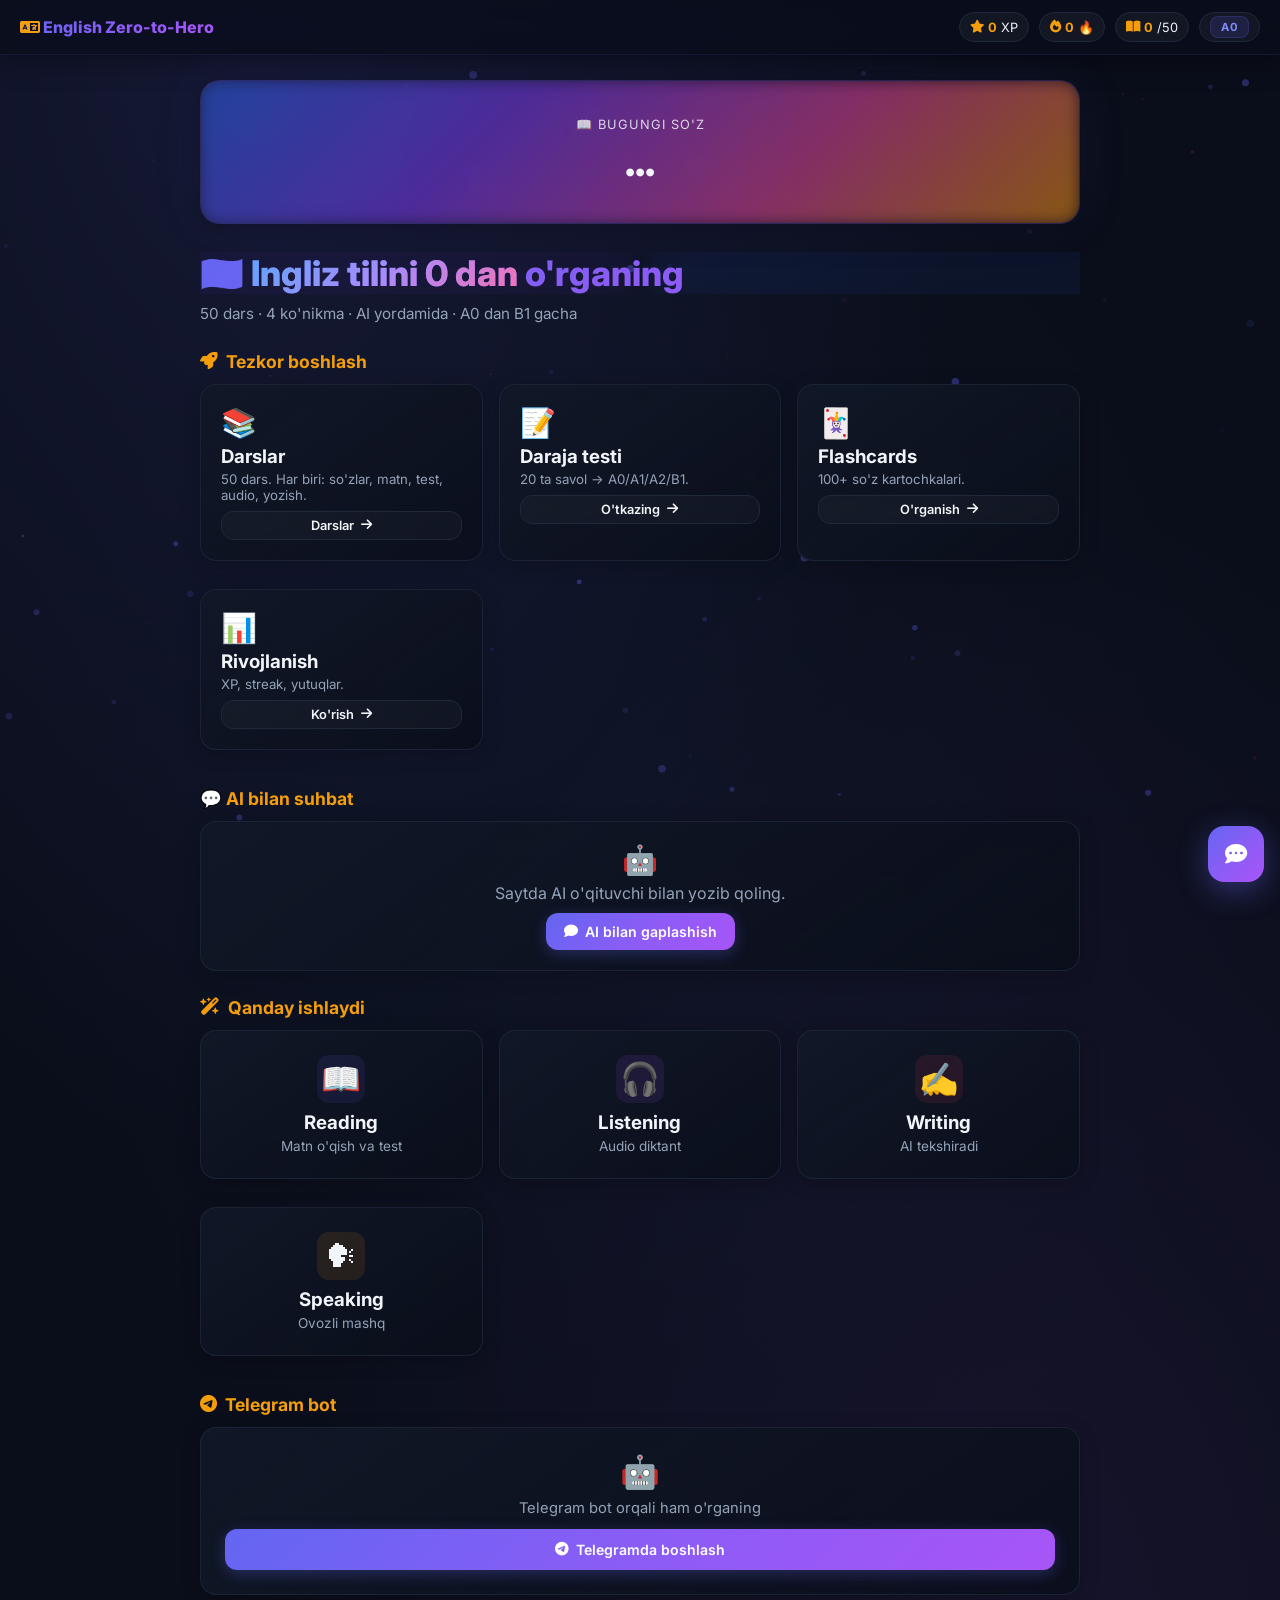
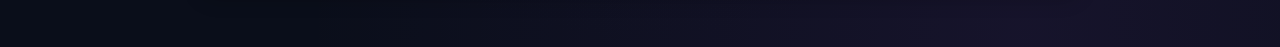
==== commit aa90c68b: "Remove mobile tap highlight and focus outlines globally - Set -webkit-tap-highlight-color: transpare" ====
--- a/website/index.html
+++ b/website/index.html
@@ -8,23 +8,26 @@
 <link rel="stylesheet" href="https://cdnjs.cloudflare.com/ajax/libs/font-awesome/6.5.0/css/all.min.css">
 <style>
 :root{--pri:#6366f1;--acc:#f59e0b;--bg:#0a0e1a;--bg2:#111827;--tx:#f1f5f9;--tx2:#94a3b8;--bd:#1e293b;--ok:#10b981;--err:#ef4444;--grad:linear-gradient(135deg,#6366f1,#8b5cf6,#a855f7);--grad2:linear-gradient(135deg,#f59e0b,#f97316);--sh:0 4px 24px rgba(0,0,0,.4);--glass:rgba(17,24,39,.7);--glow:0 0 30px rgba(99,102,241,.15)}
-*{margin:0;padding:0;box-sizing:border-box}html{scroll-behavior:smooth}body{font-family:'Inter',sans-serif;background:var(--bg);color:var(--tx);min-height:100vh;background-image:radial-gradient(ellipse at 20% 0%,rgba(99,102,241,.12) 0%,transparent 50%),radial-gradient(ellipse at 80% 100%,rgba(168,85,247,.08) 0%,transparent 50%),radial-gradient(ellipse at 50% 50%,rgba(15,23,42,.5) 0%,transparent 70%);overflow-x:hidden}
+*{margin:0;padding:0;box-sizing:border-box;-webkit-tap-highlight-color:transparent;tap-highlight-color:transparent}
+*:focus{outline:none!important;box-shadow:none!important}
+*:focus-visible{outline:none!important;box-shadow:none!important}
+*:active{outline:none!important;box-shadow:none!important}html{scroll-behavior:smooth}body{font-family:'Inter',sans-serif;background:var(--bg);color:var(--tx);min-height:100vh;background-image:radial-gradient(ellipse at 20% 0%,rgba(99,102,241,.12) 0%,transparent 50%),radial-gradient(ellipse at 80% 100%,rgba(168,85,247,.08) 0%,transparent 50%),radial-gradient(ellipse at 50% 50%,rgba(15,23,42,.5) 0%,transparent 70%);overflow-x:hidden}
 .tp{position:fixed;top:0;left:0;right:0;z-index:100;background:rgba(10,14,26,.85);backdrop-filter:blur(24px) saturate(180%);border-bottom:1px solid rgba(99,102,241,.12);padding:12px 20px;display:flex;align-items:center;gap:16px;box-shadow:0 4px 30px rgba(0,0,0,.4)}.tp .br{font-weight:800;font-size:1rem;background:var(--grad);-webkit-background-clip:text;-webkit-text-fill-color:transparent}.tp .sts{display:flex;gap:10px;margin-left:auto;flex-wrap:wrap}.tp .st{display:flex;align-items:center;gap:4px;font-size:.8rem;padding:3px 10px;border-radius:99px;background:rgba(255,255,255,.04);border:1px solid var(--bd)}.tp .st i{color:var(--acc)}.tp .st b{color:var(--acc)}
 .pg{display:none;padding:80px 20px 40px;max-width:920px;margin:0 auto;min-height:100vh}.pg.a{display:block;animation:fu .35s ease-out}@keyframes fu{from{opacity:0;transform:translateY(14px)}to{opacity:1;transform:translateY(0)}}
 .pt{font-size:1.8rem;font-weight:800;margin-bottom:8px;background:var(--grad);-webkit-background-clip:text;-webkit-text-fill-color:transparent;background-clip:text}.ps{color:var(--tx2);margin-bottom:24px;font-size:.95rem;line-height:1.6}.st2{font-size:1.1rem;font-weight:700;margin:28px 0 12px;color:var(--acc);display:flex;align-items:center;gap:8px}
-.btn{display:inline-flex;align-items:center;gap:7px;padding:10px 18px;border-radius:12px;font-weight:600;text-decoration:none;border:none;cursor:pointer;transition:all .25s cubic-bezier(.4,0,.2,1);font-size:.88rem;font-family:'Inter',sans-serif;white-space:nowrap;position:relative;overflow:hidden}
+.btn{-webkit-user-select:none;user-select:none;display:inline-flex;align-items:center;gap:7px;padding:10px 18px;border-radius:12px;font-weight:600;text-decoration:none;border:none;cursor:pointer;transition:all .25s cubic-bezier(.4,0,.2,1);font-size:.88rem;font-family:'Inter',sans-serif;white-space:nowrap;position:relative;overflow:hidden}
 .bp{background:var(--grad);color:#fff;box-shadow:0 4px 15px rgba(99,102,241,.3)}.bp:hover{transform:translateY(-3px);box-shadow:0 8px 25px rgba(99,102,241,.45);filter:brightness(1.1)}.bo{background:rgba(255,255,255,.03);color:var(--tx);border:1.5px solid var(--bd);backdrop-filter:blur(4px)}.bo:hover{border-color:var(--pri);background:rgba(99,102,241,.08);transform:translateY(-1px)}.bs{padding:6px 11px;font-size:.8rem}
-.cd{background:linear-gradient(145deg,rgba(17,24,39,.95),rgba(10,14,26,.8));border:1px solid rgba(30,41,59,.8);border-radius:16px;padding:20px;margin-bottom:12px;transition:all .3s cubic-bezier(.4,0,.2,1);box-shadow:0 4px 20px rgba(0,0,0,.2);backdrop-filter:blur(10px)}.cd:hover{border-color:rgba(99,102,241,.3);box-shadow:0 8px 32px rgba(99,102,241,.1);transform:translateY(-2px)}.cg{display:grid;grid-template-columns:repeat(auto-fill,minmax(240px,1fr));gap:16px}
+.cd{-webkit-user-select:none;user-select:none;background:linear-gradient(145deg,rgba(17,24,39,.95),rgba(10,14,26,.8));border:1px solid rgba(30,41,59,.8);border-radius:16px;padding:20px;margin-bottom:12px;transition:all .3s cubic-bezier(.4,0,.2,1);box-shadow:0 4px 20px rgba(0,0,0,.2);backdrop-filter:blur(10px)}.cd:hover{border-color:rgba(99,102,241,.3);box-shadow:0 8px 32px rgba(99,102,241,.1);transform:translateY(-2px)}.cg{display:grid;grid-template-columns:repeat(auto-fill,minmax(240px,1fr));gap:16px}
 .cd.locked{opacity:.5;pointer-events:none;filter:grayscale(.4)}.cd.locked:hover{transform:none;border-color:var(--bd)}
 .bg{display:inline-flex;align-items:center;padding:3px 10px;border-radius:8px;font-size:.7rem;font-weight:700;letter-spacing:.3px}.b-a0{background:rgba(99,102,241,.15);color:#818cf8;border:1px solid rgba(99,102,241,.2)}.b-a1{background:rgba(16,185,129,.12);color:#34d399;border:1px solid rgba(16,185,129,.2)}.b-a2{background:rgba(245,158,11,.12);color:#fbbf24;border:1px solid rgba(245,158,11,.2)}.b-b1{background:rgba(236,72,153,.12);color:#f472b6;border:1px solid rgba(236,72,153,.2)}.b-b2{background:rgba(168,85,247,.12);color:#c084fc;border:1px solid rgba(168,85,247,.2)}.b-c1{background:rgba(244,63,94,.12);color:#fb7185;border:1px solid rgba(244,63,94,.2)}
-.tabs{display:flex;gap:8px;flex-wrap:wrap;margin-bottom:20px}.tab{padding:8px 16px;border-radius:10px;background:rgba(255,255,255,.03);border:1px solid var(--bd);color:var(--tx2);font-weight:600;font-size:.82rem;cursor:pointer;transition:all .25s ease;font-family:'Inter',sans-serif}.tab:hover{border-color:rgba(99,102,241,.4);color:var(--tx);background:rgba(99,102,241,.06)}.tab.ac{background:rgba(99,102,241,.12);border-color:var(--pri);color:#fff;box-shadow:0 2px 12px rgba(99,102,241,.2)}
-.qo{padding:14px 16px;background:rgba(255,255,255,.03);border:1px solid rgba(30,41,59,.8);border-radius:12px;cursor:pointer;transition:all .25s ease;font-size:.9rem;outline:none;position:relative;overflow:hidden}.qo:hover{border-color:rgba(99,102,241,.4);background:rgba(99,102,241,.06);transform:translateX(4px)}.qo.ok{border-color:var(--ok)!important;background:rgba(16,185,129,.1)!important;box-shadow:0 0 20px rgba(16,185,129,.1)}.qo.no{border-color:var(--err)!important;background:rgba(239,68,68,.1)!important}.qo.ds{pointer-events:none;opacity:.4;transform:none}.qos{display:grid;gap:10px;margin-top:12px}.qq{font-size:1.05rem;font-weight:700;margin:14px 0 6px;color:var(--tx)}
+.tabs{display:flex;gap:8px;flex-wrap:wrap;margin-bottom:20px}.tab{-webkit-user-select:none;user-select:none;padding:8px 16px;border-radius:10px;background:rgba(255,255,255,.03);border:1px solid var(--bd);color:var(--tx2);font-weight:600;font-size:.82rem;cursor:pointer;transition:all .25s ease;font-family:'Inter',sans-serif}.tab:hover{border-color:rgba(99,102,241,.4);color:var(--tx);background:rgba(99,102,241,.06)}.tab.ac{background:rgba(99,102,241,.12);border-color:var(--pri);color:#fff;box-shadow:0 2px 12px rgba(99,102,241,.2)}
+.qo{-webkit-user-select:none;user-select:none;padding:14px 16px;background:rgba(255,255,255,.03);border:1px solid rgba(30,41,59,.8);border-radius:12px;cursor:pointer;transition:all .25s ease;font-size:.9rem;outline:none;position:relative;overflow:hidden}.qo:hover{border-color:rgba(99,102,241,.4);background:rgba(99,102,241,.06);transform:translateX(4px)}.qo.ok{border-color:var(--ok)!important;background:rgba(16,185,129,.1)!important;box-shadow:0 0 20px rgba(16,185,129,.1)}.qo.no{border-color:var(--err)!important;background:rgba(239,68,68,.1)!important}.qo.ds{pointer-events:none;opacity:.4;transform:none}.qos{display:grid;gap:10px;margin-top:12px}.qq{font-size:1.05rem;font-weight:700;margin:14px 0 6px;color:var(--tx)}
 .fcw{display:flex;justify-content:center;margin:16px 0;perspective:1000px}.fc{width:100%;max-width:310px;height:200px;cursor:pointer;user-select:none}.fci{position:relative;width:100%;height:100%;transition:transform .5s;transform-style:preserve-3d}.fc.flp .fci{transform:rotateY(180deg)}.fcf,.fcb{position:absolute;inset:0;backface-visibility:hidden;border-radius:14px;display:flex;flex-direction:column;align-items:center;justify-content:center;padding:18px;text-align:center}.fcf{background:var(--grad)}.fcb{background:var(--bg2);border:1.5px solid var(--pri);transform:rotateY(180deg)}.fcw2{font-size:1.8rem;font-weight:800}.fcm{font-size:1.2rem;color:var(--tx2);margin-top:5px}.fce{font-size:.82rem;color:rgba(255,255,255,.7);margin-top:10px;font-style:italic}.fch{font-size:.78rem;color:rgba(255,255,255,.6);margin-top:12px}
 .pg2{display:grid;grid-template-columns:repeat(auto-fit,minmax(130px,1fr));gap:12px;margin-bottom:20px}.pb{text-align:center;padding:18px 10px;background:rgba(99,102,241,.04);border:1px solid rgba(30,41,59,.8);border-radius:14px;transition:all .3s ease}.pb:hover{border-color:rgba(99,102,241,.3);transform:translateY(-2px)}.pb .n{font-size:2rem;font-weight:800;background:var(--grad);-webkit-background-clip:text;-webkit-text-fill-color:transparent}.pb .l{color:var(--tx2);font-size:.8rem;margin-top:4px}
 .prr{width:100%;height:8px;background:rgba(255,255,255,.06);border-radius:20px;overflow:hidden;margin:8px 0}.prf{height:100%;background:var(--grad);border-radius:20px;transition:width .6s cubic-bezier(.4,0,.2,1);box-shadow:0 0 10px rgba(99,102,241,.3)}
 .ach{display:flex;align-items:center;gap:14px;padding:12px 14px;background:rgba(99,102,241,.03);border:1px solid rgba(30,41,59,.8);border-radius:12px;margin-bottom:8px;transition:all .3s ease}.ach:hover{border-color:rgba(99,102,241,.2);transform:translateX(4px)}.ach .ic{font-size:1.6rem}.ach .nm{font-weight:700;font-size:.92rem}.ach .ds{color:var(--tx2);font-size:.82rem}.ach.lk .ic{opacity:.3;filter:grayscale(1)}
 .wod{background:linear-gradient(135deg,rgba(99,102,241,.15),rgba(168,85,247,.1),rgba(244,63,94,.08));border:1px solid rgba(99,102,241,.2);border-radius:20px;padding:32px 24px;text-align:center;margin-bottom:28px;box-shadow:0 0 50px rgba(99,102,241,.1),var(--sh);position:relative;overflow:hidden;backdrop-filter:blur(10px)}.wod .lb{font-size:.8rem;opacity:.85;letter-spacing:1px;text-transform:uppercase}.wod .wd{font-size:2.4rem;font-weight:900;margin:6px 0 3px}.wod .mn{font-size:1rem;opacity:.9}.wod .ex{font-style:italic;opacity:.75;margin-top:6px;display:block}
-.inp{width:100%;padding:12px 14px;border-radius:12px;border:1px solid rgba(30,41,59,.8);background:rgba(255,255,255,.03);color:var(--tx);font-family:'Inter',sans-serif;font-size:.9rem;outline:none;transition:all .25s ease;backdrop-filter:blur(4px)}.inp:focus{border-color:var(--pri);box-shadow:0 0 0 3px rgba(99,102,241,.1);background:rgba(255,255,255,.05)}textarea.inp{resize:vertical;min-height:80px;line-height:1.5}
+.inp{width:100%;padding:12px 14px;border-radius:12px;border:1px solid rgba(30,41,59,.8);background:rgba(255,255,255,.03);color:var(--tx);font-family:'Inter',sans-serif;font-size:.9rem;outline:none;transition:all .25s ease;backdrop-filter:blur(4px)}.inp:focus{border-color:var(--pri);box-shadow:none;background:rgba(255,255,255,.05)}textarea.inp{resize:vertical;min-height:80px;line-height:1.5}
 .fab{position:fixed;right:16px;bottom:18px;z-index:200;width:56px;height:56px;border-radius:16px;background:var(--grad);color:#fff;border:none;box-shadow:0 8px 30px rgba(99,102,241,.4);cursor:pointer;font-size:1.4rem;display:flex;align-items:center;justify-content:center;transition:all .3s cubic-bezier(.4,0,.2,1)}.fab:hover{transform:scale(1.05) translateY(-2px);box-shadow:0 12px 40px rgba(99,102,241,.5)}.fab.ac{background:linear-gradient(135deg,#ec4899,#a855f7);border-radius:50%}
 .cb{position:fixed;right:16px;bottom:76px;width:340px;max-width:calc(100% - 36px);height:460px;background:rgba(10,14,26,.95);border:1px solid rgba(30,41,59,.8);border-radius:20px;box-shadow:0 20px 60px rgba(0,0,0,.6);display:none;flex-direction:column;z-index:300;overflow:hidden;backdrop-filter:blur(24px)}.cb.op{display:flex;animation:fu .22s ease-out}.cbh{padding:14px 16px;border-bottom:1px solid rgba(30,41,59,.6);display:flex;align-items:center;justify-content:space-between;background:rgba(99,102,241,.03)}.cbh .nm{font-weight:700;display:flex;align-items:center;gap:7px}.cbh .nm i{color:var(--acc)}.cbh .cls{background:none;border:none;color:var(--tx2);cursor:pointer;font-size:1.1rem;padding:3px 6px}
 .cbb{flex:1;overflow-y:auto;padding:12px;display:flex;flex-direction:column;gap:8px}.cbb::-webkit-scrollbar{width:4px}.cbb::-webkit-scrollbar-thumb{background:var(--bd);border-radius:10px}
@@ -88,14 +91,10 @@
 .stagger-4{animation-delay:.4s}
 
 
-.btn:focus,.qo:focus,.tab:focus,.spk-btn:focus,.spk-mic:focus,.rec-btn:focus,.fab:focus,.cd:focus,.lesson-card:focus{outline:none;box-shadow:0 0 0 2px var(--bg),0 0 0 4px var(--pri)}
-.btn:focus-visible,.qo:focus-visible,.tab:focus-visible{outline:2px solid var(--pri);outline-offset:2px}
-.btn:active,.bp:active{transform:scale(.97)!important;box-shadow:none!important}
+.btn:active{transform:scale(.97)!important}
 .qo:active{transform:scale(.98)}
 .tab:active{transform:scale(.95)}
-.cd:focus{outline:none}
-button:focus{outline:none}
-a:focus{outline:2px solid var(--pri);outline-offset:2px;border-radius:4px}
+a:focus{outline:none!important}
 
 @media(max-width:640px){.tp{padding:8px 12px;gap:8px}.tp .sts{gap:6px}.tp .st{font-size:.7rem;padding:2px 8px}.tp .br{font-size:.85rem}.cb{width:calc(100% - 24px);right:12px;bottom:70px;height:400px;border-radius:16px}.wod .wd{font-size:1.8rem}.wod{padding:24px 16px}.cg{grid-template-columns:1fr}.pg{padding:70px 14px 30px}.pt{font-size:1.4rem}.cd{padding:16px}.fab{width:48px;height:48px;font-size:1.2rem;right:12px;bottom:12px;border-radius:14px}.vl{grid-template-columns:repeat(auto-fill,minmax(130px,1fr))}.pg2{grid-template-columns:repeat(2,1fr)}}
 </style>
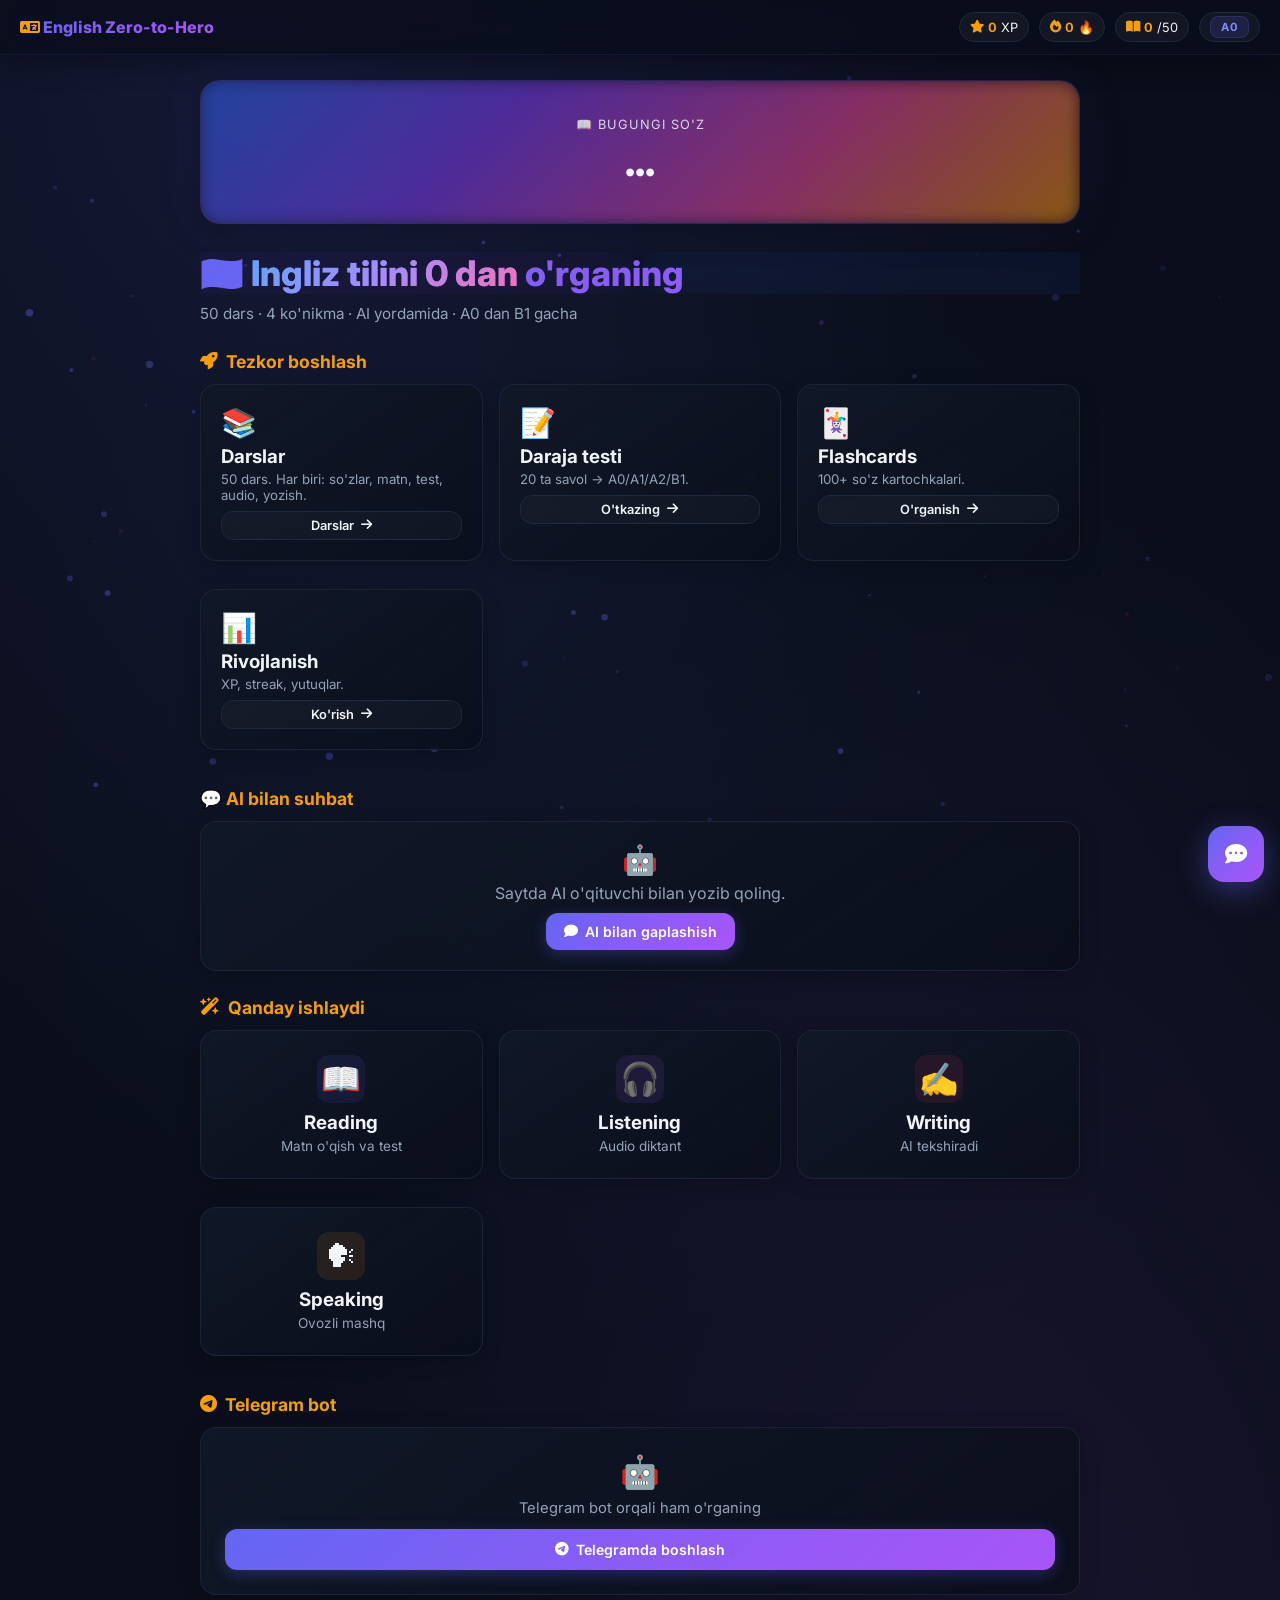
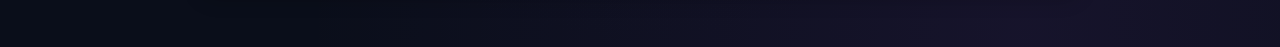
==== commit 60d2757d: "Add pronunciation practice, grammar tips, and improve UX Bot new features: - Pronunciation practice:" ====
--- a/website/index.html
+++ b/website/index.html
@@ -124,6 +124,16 @@
 for(var i=0;i<ps.length;i++)for(var j=i+1;j<ps.length;j++){var dx=ps[i].x-ps[j].x,dy=ps[i].y-ps[j].y,d=Math.sqrt(dx*dx+dy*dy);if(d<120){cx.beginPath();cx.moveTo(ps[i].x,ps[i].y);cx.lineTo(ps[j].x,ps[j].y);cx.stroke()}}
 requestAnimationFrame(draw)}draw()})();
 </script>
+
+<style>
+.pg.a{animation:pageIn .4s ease-out}
+@keyframes pageIn{from{opacity:0;transform:translateY(20px) scale(.98)}to{opacity:1;transform:translateY(0) scale(1)}}
+.cd{transition:all .35s cubic-bezier(.4,0,.2,1)}
+.cd:hover{transform:translateY(-4px) scale(1.01)}
+.btn:active{transform:scale(.95)!important;transition:transform .1s ease}
+.tab:active{transform:scale(.93)!important;transition:transform .1s ease}
+.qo:active{transform:scale(.98)!important;transition:transform .1s ease}
+</style>
 </head>
 <body>
 <div class="tp"><div class="br"><i class="fa-solid fa-language" style="color:var(--acc);-webkit-text-fill-color:var(--acc)"></i> English Zero-to-Hero</div><div class="sts"><div class="st"><i class="fa-solid fa-star"></i> <b id="sxp">0</b> XP</div><div class="st"><i class="fa-solid fa-fire"></i> <b id="ssk">0</b> 🔥</div><div class="st"><i class="fa-solid fa-book-open"></i> <b id="sdn">0</b>/50</div><div class="st"><span class="bg b-a0" id="slv">A0</span></div></div></div>
@@ -157,7 +167,7 @@
 <div id="fsl" style="display:none;margin-bottom:12px"><select id="fli" class="inp" style="max-width:300px" onchange="setFL(this.value)"><option value="0">Darsni tanlang...</option></select></div>
 <div class="fcw"><div class="fc" onclick="this.classList.toggle('flp')"><div class="fci"><div class="fcf"><div class="fcw2" id="fw" onclick="event.stopPropagation();speakWord(this.textContent)" style="cursor:pointer" title="Talaffuzni eshiting">...</div><div class="fch"><i class="fa-solid fa-hand-pointer"></i> Bosing</div></div><div class="fcb"><div class="fcm" id="fm"></div><div class="fce" id="fe"></div></div></div></div></div>
 <div style="display:flex;justify-content:center;gap:10px;align-items:center;margin:4px 0 12px"><button class="btn bo bs" onclick="mFc(-1)"><i class="fa-solid fa-chevron-left"></i></button><span style="color:var(--tx2);font-size:.85rem" id="fp">1/1</span><button class="btn bp bs" onclick="mFc(1)"><i class="fa-solid fa-chevron-right"></i></button></div>
-<div class="st2">Qidirish</div><div class="cd"><input class="inp" id="si" placeholder="So'z yoki tarjima qidirish..." onkeydown="if(event.key==='Enter')doS()"><div style="margin-top:8px"><button class="btn bs bp" onclick="doS()"><i class="fa-solid fa-magnifying-glass"></i> Qidirish</button> <button class="btn bs bo" onclick="clS()">Tozalash</button></div><div id="sr" style="margin-top:10px"></div></div></div>
+<div class="st2"><i class="fa-solid fa-magnifying-glass"></i> Qidirish</div><div class="cd" style="position:relative"><input class="inp" id="si" style="padding-left:36px" placeholder="So'z yoki tarjima qidirish..." onkeydown="if(event.key==='Enter')doS()"><div style="margin-top:8px"><button class="btn bs bp" onclick="doS()"><i class="fa-solid fa-magnifying-glass"></i> Qidirish</button> <button class="btn bs bo" onclick="clS()">Tozalash</button></div><div id="sr" style="margin-top:10px"></div></div></div>
 
 <div class="pg" id="p4"><div style="display:flex;align-items:center;gap:8px;margin-bottom:16px;flex-wrap:wrap"><button class="btn bo bs" onclick="go('p0')"><i class="fa-solid fa-arrow-left"></i> Bosh</button><button class="btn bs bo" onclick="go('p1')"><i class="fa-solid fa-book-open"></i> Darslar</button><button class="btn bs bo" onclick="go('p2')"><i class="fa-solid fa-file-pen"></i> Test</button></div>
 <h2 class="pt">📊 Rivojlanish</h2><p class="ps">Ma'lumotlar brauzer local storage'ida.</p>
@@ -448,5 +458,24 @@
 
 rL();bFc();
 </script>
+
+<script>
+(function(){
+var obs=new IntersectionObserver(function(entries){
+entries.forEach(function(e){if(e.isIntersecting){e.target.style.opacity='1';e.target.style.transform='translateY(0)'}});
+},{threshold:.1});
+document.querySelectorAll('.cd,.lesson-card,.pb,.ach').forEach(function(el){
+el.style.opacity='0';el.style.transform='translateY(20px)';el.style.transition='all .5s cubic-bezier(.4,0,.2,1)';obs.observe(el);
+});
+})();
+</script>
+
+<button id="topBtn" onclick="window.scrollTo({top:0,behavior:'smooth'})" style="position:fixed;bottom:80px;left:16px;z-index:199;width:40px;height:40px;border-radius:12px;background:rgba(99,102,241,.15);border:1px solid rgba(99,102,241,.2);color:var(--pri);cursor:pointer;font-size:1rem;display:none;align-items:center;justify-content:center;transition:all .3s ease;backdrop-filter:blur(8px)"><i class="fa-solid fa-arrow-up"></i></button>
+<script>
+window.addEventListener('scroll',function(){
+var b=document.getElementById('topBtn');
+if(window.scrollY>300)b.style.display='flex';else b.style.display='none';
+});
+</script>
 </body>
 </html>
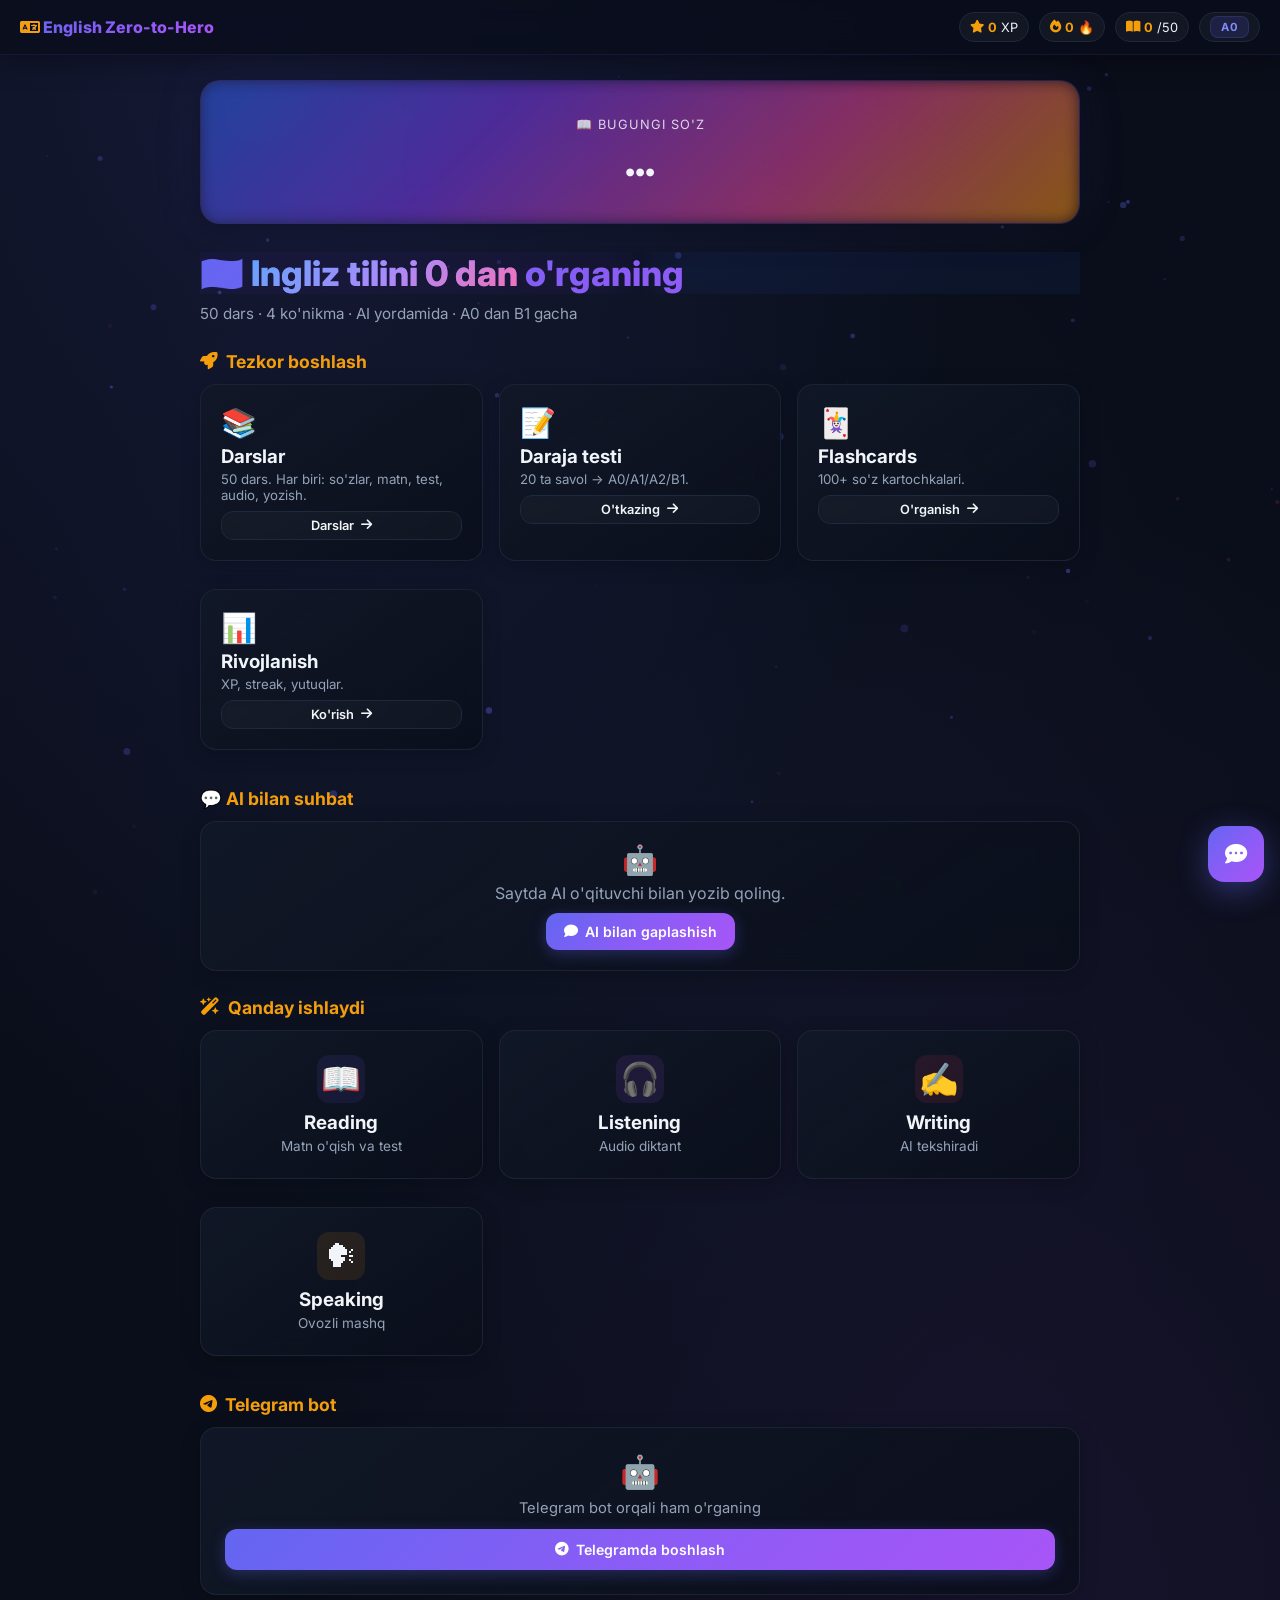
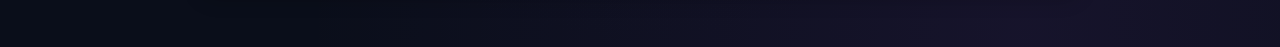
==== commit 4b628817: "Fix website JS errors: remove dead code and add missing closing brace in cRep function The cRep chat" ====
--- a/website/index.html
+++ b/website/index.html
@@ -384,17 +384,7 @@
 r+='Sinab ko\'ring: "Salom" yoki "hello" deb yozing! 😊';
 }
 return r;
-var m=av.find(function(v){return t.indexOf(v.en.toLowerCase())>=0});if(m)return '<b>'+m.en+'</b> = "'+m.uz+'" — '+m.lt+' darsidan.\n📖 Misol: "I use '+m.en.toLowerCase()+' every day."\n🔊 Bosish eshiting.';
-var uz=av.find(function(v){return t.indexOf(v.uz.toLowerCase())>=0
-return r;});if(uz)return '"'+uz.uz+'" → <b>'+uz.en+'</b>\n📖 Misol: "'+uz.en+', please."\n🔊 Bosish eshiting.';
-if(/^(salom|hello|hi|hey|assalomu)/.test(t))return 'Salom! 👋 Men sizning AI o\'qituvchingizman. Inglizcha yoki o\'zbekcha yozing!\n\n🎓 Maslahat: savol bering, grammatikani tushuntiraman, so\'z o\'rgataman.';
-if(t.indexOf('how are you')>=0||t.indexOf('qanday')>=0)return 'I am fine, thank you! 😊 Siz qandaysiz?\n📖 "How are you?" = "Qandaysiz?" — Salomlashish darsidan.';
-if(t.indexOf('present')>=0)return '📘 <b>Present Simple</b>: I play / She plays / We play\n📘 <b>Present Continuous</b>: I am playing / She is playing\n\n📌 <b>Belgilar</b>:\n• Always / Sometimes / Never → Present Simple\n• Now / Right now / At the moment → Present Continuous\n\n📖 Misol: "I always drink coffee" (Simple)\n📖 Misol: "I am drinking coffee now" (Continuous)';
-if(t.indexOf('past')>=0)return '📘 <b>Past Simple</b>: I went / She went / We played\n📌 <b>Belgilar</b>: Yesterday, Last week, Last month, Ago\n\n📖 Misol: "Yesterday I went to the park."\n📖 Misol: "Last week I visited my grandmother."\n\n💡 Noto\'g\'ri: "I goed" → To\'g\'ri: "I went"';
-if(t.indexOf('will')>=0||t.indexOf('future')>=0||t.indexOf('kelajak')>=0)return '📘 <b>Future</b>: I will go / I am going to go\n\n📌 <b>Will</b> — bashorat, to\'satdli reja\n📌 <b>Going to</b> — oldindan rejalangan\n\n📖 "I will study tomorrow" (bashorat)\n📖 "I am going to visit my friend" (reja)';
-if(t.indexOf('article')>=0||t.indexOf('a an the')>=0)return '📘 <b>Artikellar</b>:\n• <b>A</b> — bitta narsa (unli harf emas): a cat, a book\n• <b>An</b> — bitta narsa (unli harf): an apple, an hour\n• <b>The</b> — ma\'lum narsa: the sun, the book\n\n📖 Misol: "I have a cat. The cat is black."';
-if(t.indexOf('be')>=0&&t.indexOf('verb')>=0)return '📘 <b>Be fe\'llari</b>:\n• I <b>am</b> / You <b>are</b> / He-She-It <b>is</b>\n• We <b>are</b> / They <b>are</b>\n\n📌 Qisqartmalar: I\'m = I am | She\'s = She is | We\'re = We are';
-
+}
 function aM(t,c){var b=document.getElementById('cbody');var d=document.createElement('div');d.className='msg '+c;d.innerHTML=t.replace(/\n/g,'<br>');b.appendChild(d);b.scrollTop=b.scrollHeight;if(c==='b'){var clean=t.replace(/[^a-zA-Z\s]/g,'').replace(/\s+/g,' ').trim();if(clean.length>3)try{speak(clean.substring(0,300),'en-US',0.85)}catch(e){}}}
 
 
